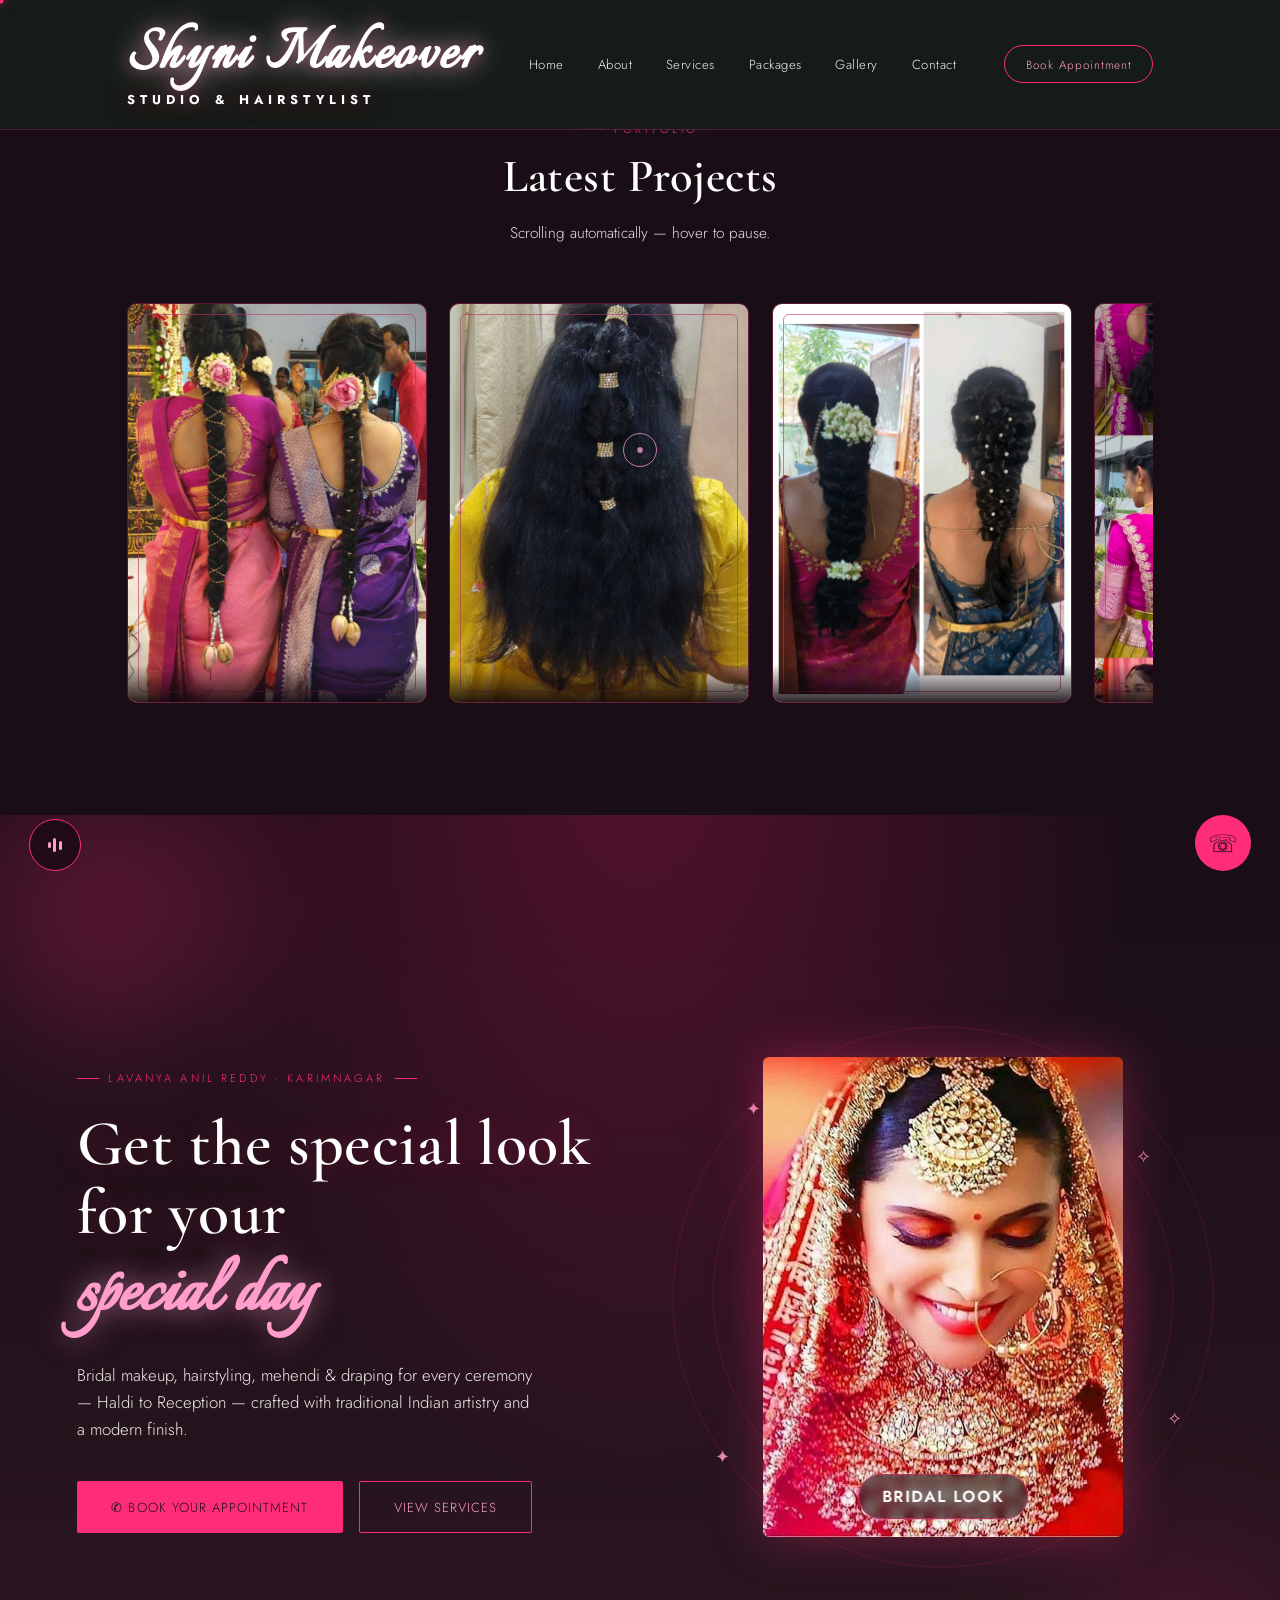
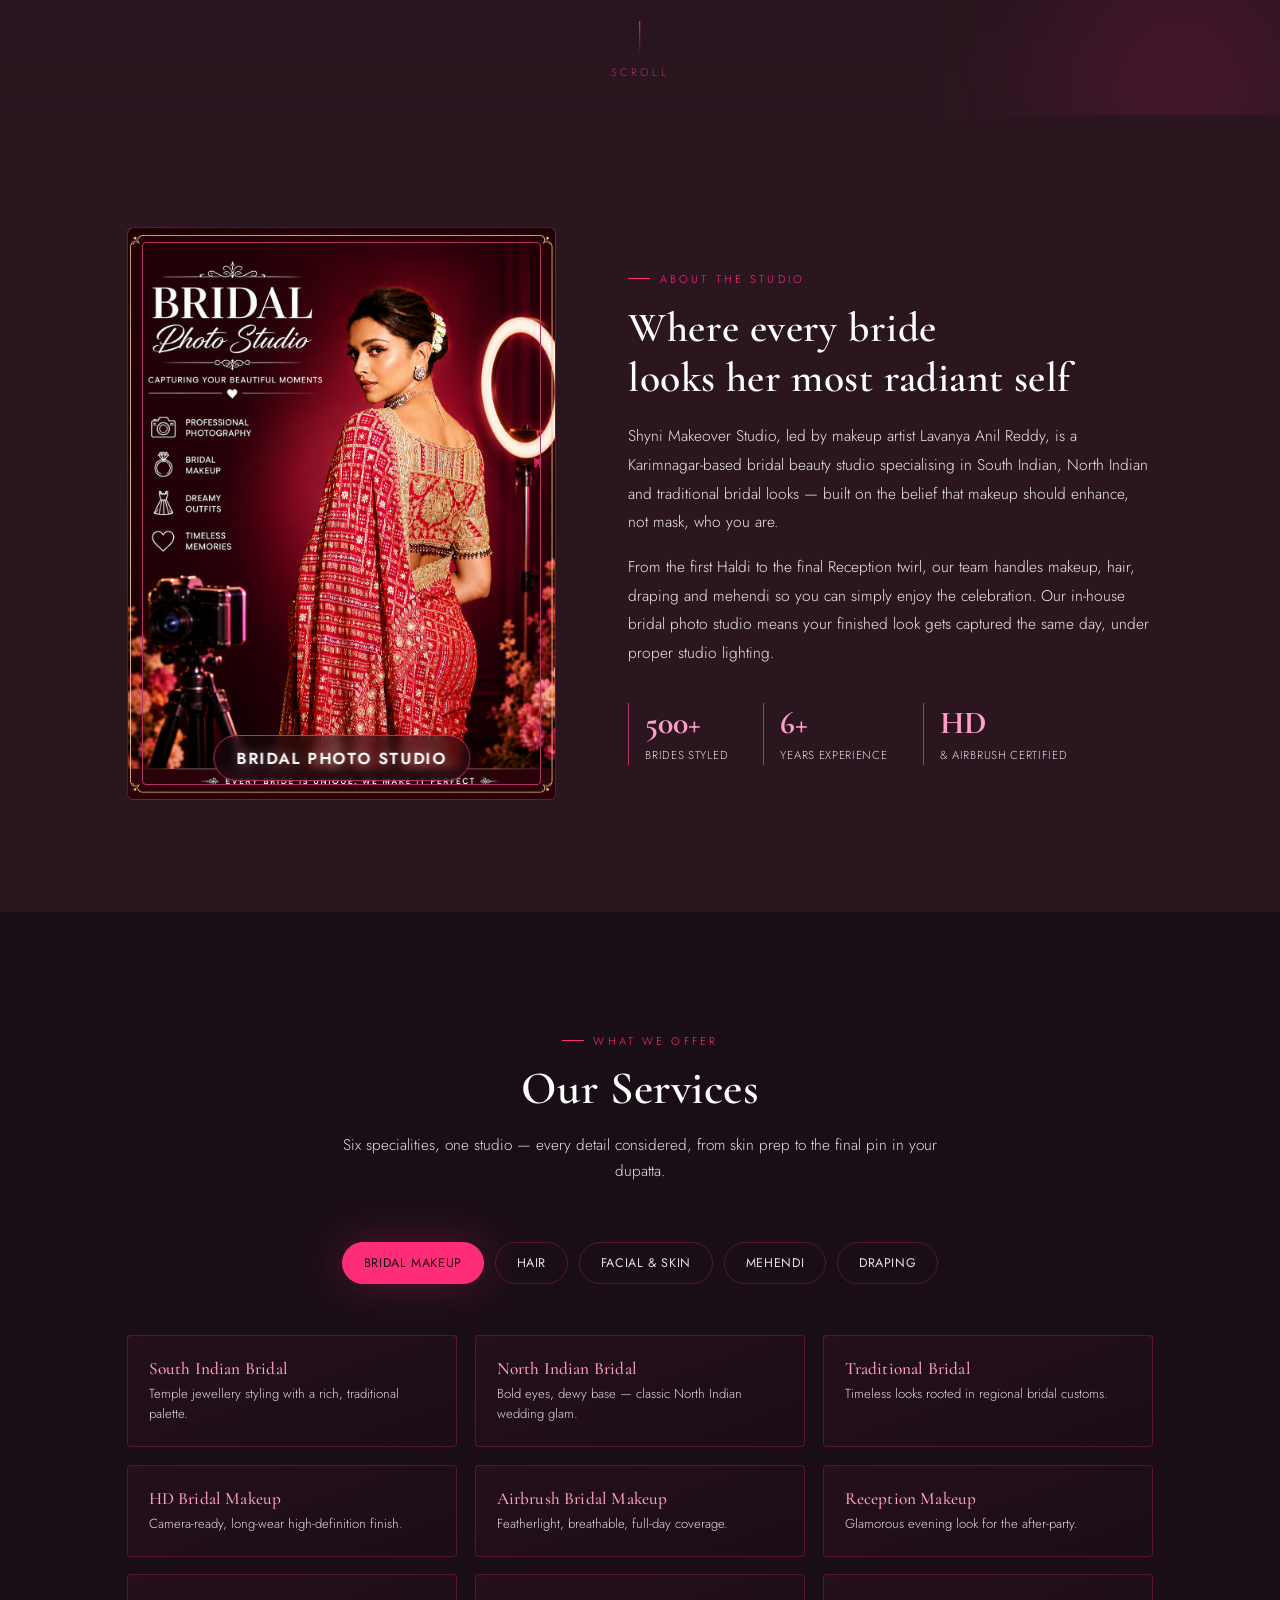
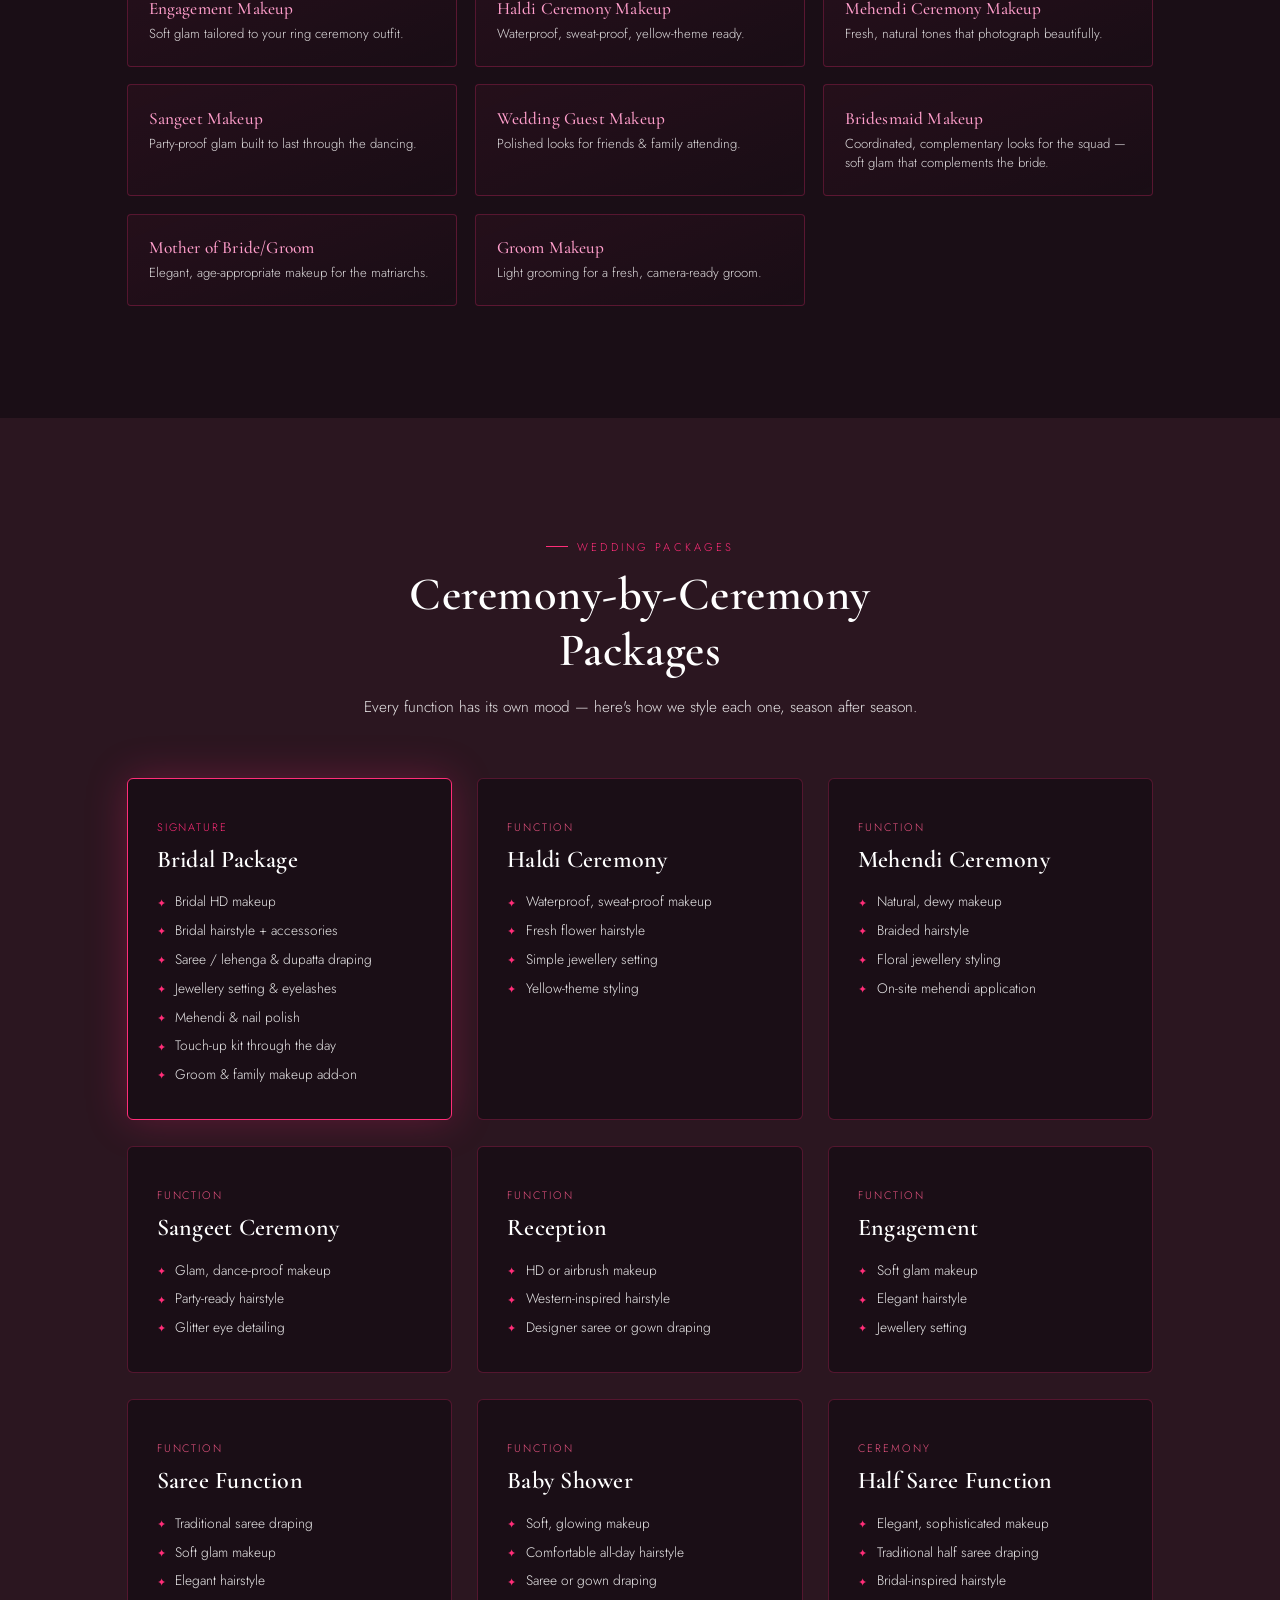
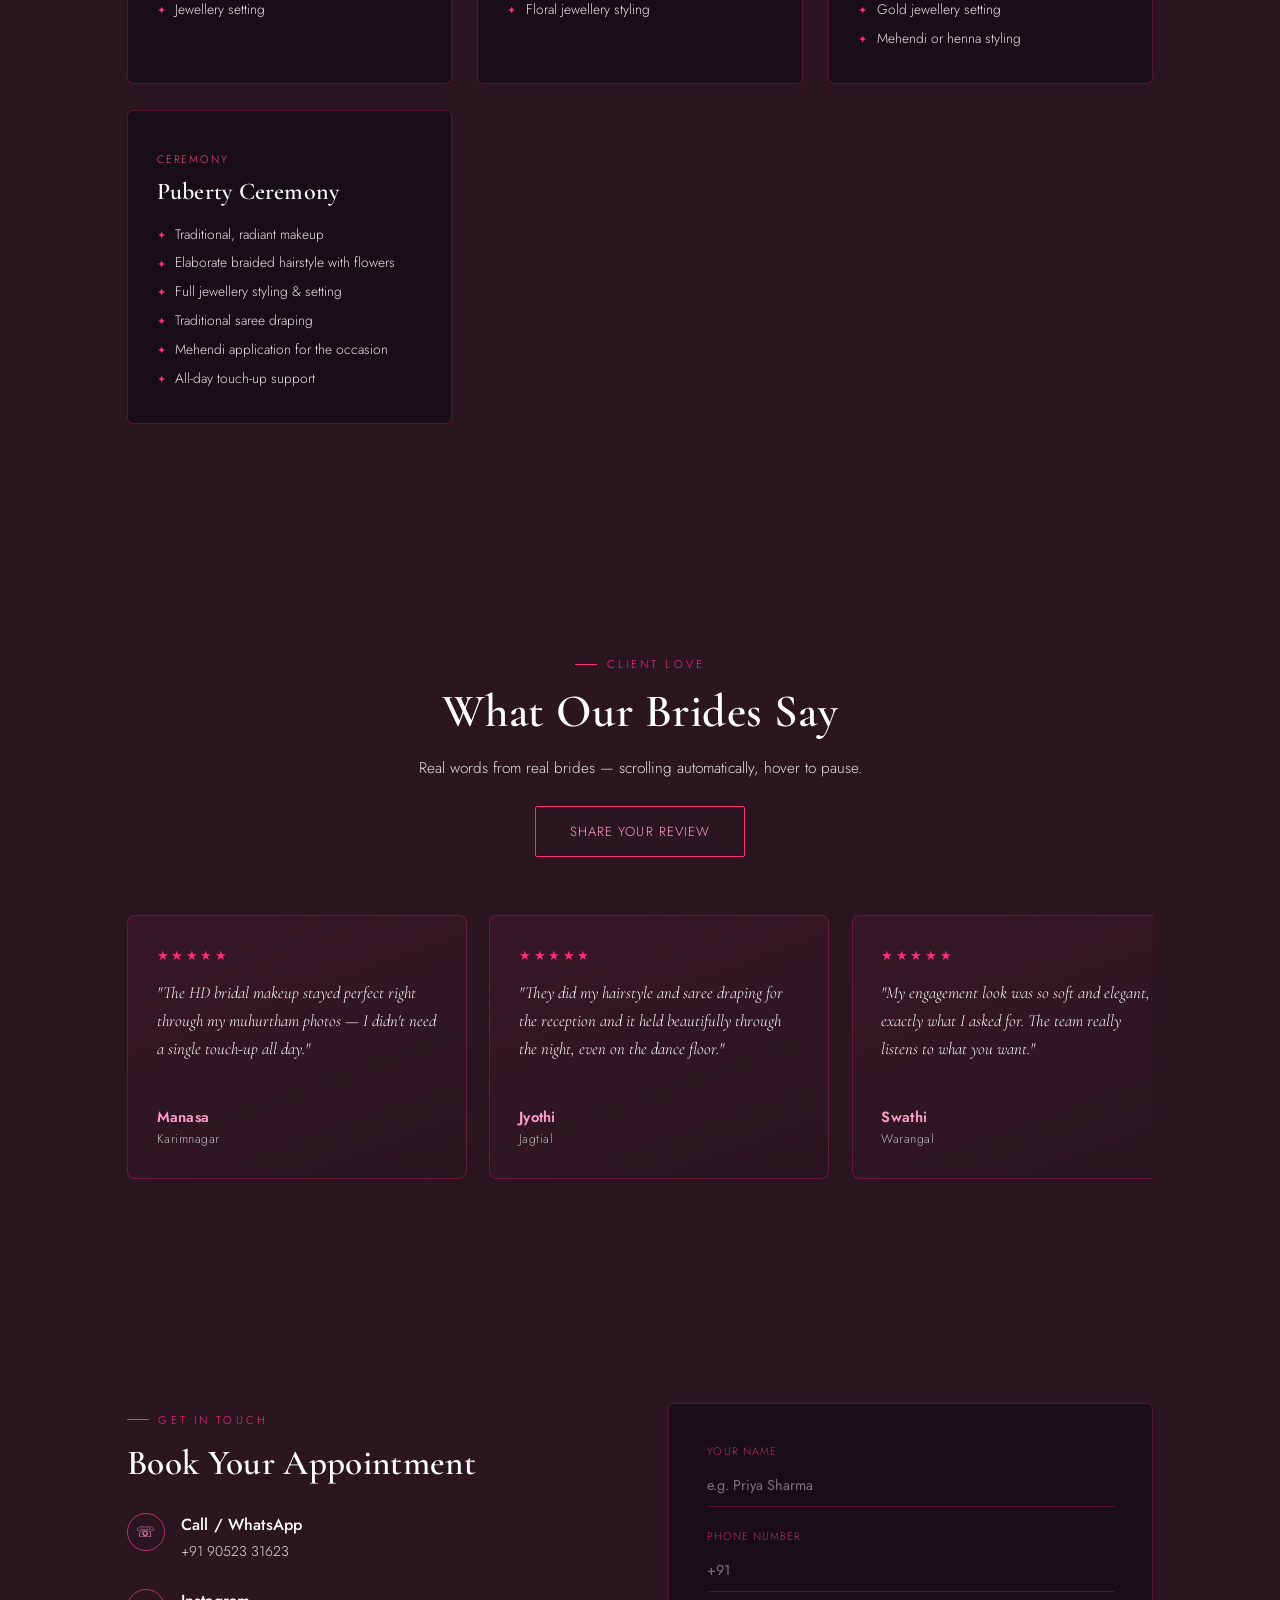
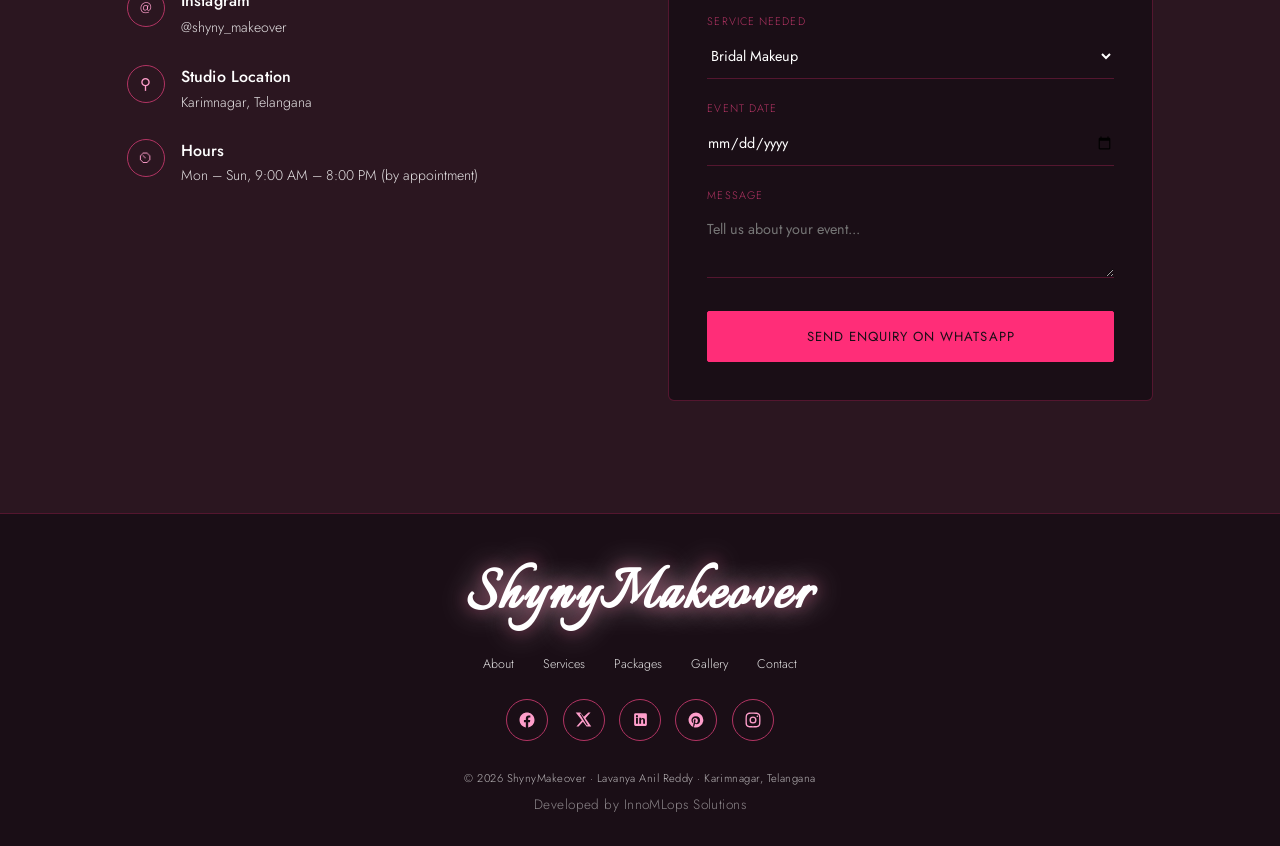
==== index.html @ 417e4fdc "Remove Nails section from services" ====
<!DOCTYPE html>
<html lang="en">
<head>
<meta charset="UTF-8">
<meta name="viewport" content="width=device-width, initial-scale=1.0, viewport-fit=cover, user-scalable=yes, maximum-scale=5.0">
<meta name="apple-mobile-web-app-capable" content="yes">
<meta name="apple-mobile-web-app-status-bar-style" content="black-translucent">
<meta name="apple-mobile-web-app-title" content="Shyni Makeover Studio">
<meta name="theme-color" content="#1a0e16">
<meta name="description" content="Shyni Makeover Studio - Bridal Makeup & Beauty Studio in Karimnagar. Specialising in South Indian, North Indian and traditional bridal looks.">
<link rel="apple-touch-icon" href="data:image/svg+xml,<svg xmlns='http://www.w3.org/2000/svg' viewBox='0 0 180 180'><rect fill='%231a0e16' width='180' height='180'/><text x='50%' y='50%' font-size='60' font-weight='bold' fill='%23ff2d78' text-anchor='middle' dy='.3em' font-family='cursive'>S</text></svg>">
<title>Shyni Makeover Studio | Bridal Makeup &amp; Beauty Studio, Karimnagar</title>
<link rel="preconnect" href="https://fonts.googleapis.com">
<link href="https://fonts.googleapis.com/css2?family=Italianno&family=Cormorant+Garamond:ital,wght@0,400;0,500;0,600;1,500&family=Jost:wght@300;400;500;600&display=swap" rel="stylesheet">
<link rel="stylesheet" href="style.css">
</head>
<body>

<div class="cursor-dot" id="cursorDot" aria-hidden="true"></div>
<div class="cursor-trail t1" id="cursorTrail1" aria-hidden="true"></div>
<div class="cursor-trail t2" id="cursorTrail2" aria-hidden="true"></div>
<div class="cursor-ring" id="cursorRing" aria-hidden="true"></div>


<header>
  <div class="nav-inner">
    <a href="#home" class="logo">Shyni Makeover<span>Studio &amp; Hairstylist</span></a>
    <nav class="links" id="navLinks">
      <a href="#home">Home</a>
      <a href="#about">About</a>
      <a href="#services">Services</a>
      <a href="#packages">Packages</a>
      <a href="#gallery">Gallery</a>
      <a href="#contact">Contact</a>
    </nav>
    <a href="https://wa.me/919052331623" class="nav-cta">Book Appointment</a>
    <button class="menu-btn" id="menuBtn" aria-label="Open menu">&#9776;</button>
  </div>
</header>

<!-- GALLERY -->
<section id="gallery">
  <div class="wrap">
    <div class="section-head">
      <span class="eyebrow">Portfolio</span>
      <h2>Latest Projects</h2>
      <p>Scrolling automatically — hover to pause.</p>
    </div>

    <div class="gallery-marquee">
      <div class="marquee-track" id="marqueeTrack"></div>
    </div>
  </div>
</section>

<!-- HERO -->
<section class="hero" id="home">
  <div class="glow-blob" style="width:420px; height:420px; top:-120px; left:-100px;"></div>
  <div class="glow-blob" style="width:380px; height:380px; bottom:-140px; right:-90px; background:radial-gradient(circle, var(--wine) 0%, transparent 70%); opacity:0.25;"></div>

  <div class="hero-grid">
    <div class="hero-content">
      <span class="eyebrow">Lavanya Anil Reddy · Karimnagar</span>
      <h1>Get the special look<br>for your <em>special day</em></h1>
      <p class="tag">Bridal makeup, hairstyling, mehendi &amp; draping for every ceremony — Haldi to Reception — crafted with traditional Indian artistry and a modern finish.</p>
      <div class="hero-cta">
        <a href="https://wa.me/919052331623" class="btn btn-solid">✆ Book Your Appointment</a>
        <a href="#services" class="btn btn-ghost">View Services</a>
      </div>
    </div>

    <div class="hero-art">
      <div class="hero-rings" aria-hidden="true">
        <svg viewBox="0 0 560 560">
          <circle class="ring ring-spin" cx="280" cy="280" r="270"/>
          <circle class="ring ring-spin-rev" cx="280" cy="280" r="230"/>
          <circle class="ring" cx="280" cy="280" r="195" stroke-dasharray="4 10"/>
        </svg>
      </div>
      <div class="hero-art-glow" aria-hidden="true"></div>
      <span class="sparkle" style="top:8%; left:12%; animation-delay:0s;">✦</span>
      <span class="sparkle" style="top:18%; right:10%; animation-delay:0.8s;">✧</span>
      <span class="sparkle" style="bottom:14%; left:6%; animation-delay:1.6s;">✦</span>
      <span class="sparkle" style="bottom:22%; right:4%; animation-delay:2.2s;">✧</span>

      <div class="hero-art-frame">
        <img src="assets/pagefrontnew.jpg?v=2" alt="Bridal illustration - Shyni Makeover Studio" style="width:100%; height:100%; object-fit:cover; border-radius:6px;">
        <span class="frame-badge">Bridal Look</span>
      </div>
    </div>
  </div>

  <div class="hero-bottom-line"><span></span>Scroll</div>
</section>

<!-- ABOUT -->
<section class="about" id="about">
  <div class="wrap about-grid">
    <div class="about-frame">
      <img src="assets/pagesecond.png?v=2" alt="Bridal photo studio with professional photography setup" style="width:100%; height:100%; object-fit:cover; border-radius:6px;">
      <span class="frame-badge">Bridal Photo Studio</span>
    </div>
    <div class="about-copy">
      <span class="eyebrow">About the studio</span>
      <h2>Where every bride<br>looks her most radiant self</h2>
      <p>Shyni Makeover Studio, led by makeup artist Lavanya Anil Reddy, is a Karimnagar-based bridal beauty studio specialising in South Indian, North Indian and traditional bridal looks — built on the belief that makeup should enhance, not mask, who you are.</p>
      <p>From the first Haldi to the final Reception twirl, our team handles makeup, hair, draping and mehendi so you can simply enjoy the celebration. Our in-house bridal photo studio means your finished look gets captured the same day, under proper studio lighting.</p>
      <div class="stat-row">
        <div><strong>500+</strong><span>Brides Styled</span></div>
        <div><strong>6+</strong><span>Years Experience</span></div>
        <div><strong>HD</strong><span>&amp; Airbrush Certified</span></div>
      </div>
    </div>
  </div>
</section>

<!-- SERVICES -->
<section id="services">
  <div class="wrap">
    <div class="section-head">
      <span class="eyebrow">What we offer</span>
      <h2>Our Services</h2>
      <p>Six specialities, one studio — every detail considered, from skin prep to the final pin in your dupatta.</p>
    </div>

    <div class="services-tabs" id="tabButtons">
      <button class="tab-btn active" data-tab="bridal">Bridal Makeup</button>
      <button class="tab-btn" data-tab="hair">Hair</button>
      <button class="tab-btn" data-tab="facial">Facial &amp; Skin</button>
      <button class="tab-btn" data-tab="mehendi">Mehendi</button>
      <button class="tab-btn" data-tab="draping">Draping</button>
    </div>

    <div class="tab-panel active" data-panel="bridal">
      <div class="service-grid">
        <div class="service-card"><h4>South Indian Bridal</h4><p>Temple jewellery styling with a rich, traditional palette.</p></div>
        <div class="service-card"><h4>North Indian Bridal</h4><p>Bold eyes, dewy base — classic North Indian wedding glam.</p></div>
        <div class="service-card"><h4>Traditional Bridal</h4><p>Timeless looks rooted in regional bridal customs.</p></div>
        <div class="service-card"><h4>HD Bridal Makeup</h4><p>Camera-ready, long-wear high-definition finish.</p></div>
        <div class="service-card"><h4>Airbrush Bridal Makeup</h4><p>Featherlight, breathable, full-day coverage.</p></div>
        <div class="service-card"><h4>Reception Makeup</h4><p>Glamorous evening look for the after-party.</p></div>
        <div class="service-card"><h4>Engagement Makeup</h4><p>Soft glam tailored to your ring ceremony outfit.</p></div>
        <div class="service-card"><h4>Haldi Ceremony Makeup</h4><p>Waterproof, sweat-proof, yellow-theme ready.</p></div>
        <div class="service-card"><h4>Mehendi Ceremony Makeup</h4><p>Fresh, natural tones that photograph beautifully.</p></div>
        <div class="service-card"><h4>Sangeet Makeup</h4><p>Party-proof glam built to last through the dancing.</p></div>
        <div class="service-card"><h4>Wedding Guest Makeup</h4><p>Polished looks for friends &amp; family attending.</p></div>
        <div class="service-card"><h4>Bridesmaid Makeup</h4><p>Coordinated, complementary looks for the squad — soft glam that complements the bride.</p></div>
        <div class="service-card"><h4>Mother of Bride/Groom</h4><p>Elegant, age-appropriate makeup for the matriarchs.</p></div>
        <div class="service-card"><h4>Groom Makeup</h4><p>Light grooming for a fresh, camera-ready groom.</p></div>
      </div>
    </div>

    <div class="tab-panel" data-panel="hair">
      <div class="service-grid">
        <div class="service-card"><h4>Blow Dry</h4><p>Salon-finish volume and shine.</p></div>
        <div class="service-card"><h4>Hair Styling</h4><p>Everyday and occasion-ready styling.</p></div>
        <div class="service-card"><h4>Bridal Hair Styling</h4><p>Looks designed around your jewellery &amp; outfit.</p></div>
        <div class="service-card"><h4>Juda (Bun) Hairstyle</h4><p>Classic and contemporary bun styles.</p></div>
        <div class="service-card"><h4>Traditional Braid (Jada)</h4><p>South Indian-style braided elegance.</p></div>
        <div class="service-card"><h4>Flower Hairstyle</h4><p>Gajra &amp; jasmine styling for a fresh, fragrant finish.</p></div>
        <div class="service-card"><h4>Curling</h4><p>Soft waves to defined curls.</p></div>
        <div class="service-card"><h4>Straightening</h4><p>Sleek, smooth, salon-grade straightening.</p></div>
        <div class="service-card"><h4>Smoothening</h4><p>Frizz-free shine that lasts for months.</p></div>
        <div class="service-card"><h4>Rebonding</h4><p>Long-term straight hair transformation.</p></div>
        <div class="service-card"><h4>Keratin Treatment</h4><p>Strengthens &amp; smooths from root to tip.</p></div>
        <div class="service-card"><h4>Hair Colouring</h4><p>Full colour in shades suited to your skin tone.</p></div>
        <div class="service-card"><h4>Highlights</h4><p>Dimension and depth, subtly placed.</p></div>
        <div class="service-card"><h4>Root Touch-up</h4><p>Quick refresh between full colour sessions.</p></div>
        <div class="service-card"><h4>Hair Extensions</h4><p>Instant length &amp; volume for the big day.</p></div>
      </div>
    </div>

    <div class="tab-panel" data-panel="facial">
      <div class="service-grid">
        <div class="service-card"><h4>Clean-up</h4><p>Quick refresh for everyday glow.</p></div>
        <div class="service-card"><h4>Fruit Facial</h4><p>Gentle, nourishing, naturally brightening.</p></div>
        <div class="service-card"><h4>Gold Facial</h4><p>Anti-ageing radiance treatment.</p></div>
        <div class="service-card"><h4>Diamond Facial</h4><p>Deep exfoliation for instant glow.</p></div>
        <div class="service-card"><h4>Pearl Facial</h4><p>Brightening &amp; soothing for dull skin.</p></div>
        <div class="service-card"><h4>Silver Facial</h4><p>Cooling treatment for sensitive skin.</p></div>
        <div class="service-card"><h4>Herbal Facial</h4><p>Ayurveda-inspired, calming botanicals.</p></div>
        <div class="service-card"><h4>Chocolate Facial</h4><p>Antioxidant-rich hydration boost.</p></div>
        <div class="service-card"><h4>Charcoal Facial</h4><p>Deep detox for oily, congested skin.</p></div>
        <div class="service-card"><h4>Hydrafacial</h4><p>Medical-grade hydration &amp; exfoliation.</p></div>
        <div class="service-card"><h4>Anti-ageing Facial</h4><p>Firming treatment for mature skin.</p></div>
        <div class="service-card"><h4>Acne Facial</h4><p>Targeted care for breakout-prone skin.</p></div>
        <div class="service-card"><h4>Brightening Facial</h4><p>Evens tone, restores radiance.</p></div>
        <div class="service-card"><h4>Skin Polishing</h4><p>Smooths texture for a flawless base.</p></div>
        <div class="service-card"><h4>De-tan Treatment</h4><p>Reverses sun damage, restores tone.</p></div>
        <div class="service-card"><h4>Bleach</h4><p>Evens skin tone, reduces visible hair.</p></div>
        <div class="service-card"><h4>Chemical Peel</h4><p>Professional resurfacing treatment.</p></div>
        <div class="service-card"><h4>Microdermabrasion</h4><p>Exfoliation for renewed, smooth skin.</p></div>
      </div>
    </div>

    <div class="tab-panel" data-panel="mehendi">
      <div class="service-grid">
        <div class="service-card"><h4>Bridal Mehendi</h4><p>Intricate full-hand &amp; foot designs.</p></div>
        <div class="service-card"><h4>Arabic Mehendi</h4><p>Bold florals with negative space.</p></div>
        <div class="service-card"><h4>Rajasthani Mehendi</h4><p>Dense traditional motifs &amp; patterns.</p></div>
        <div class="service-card"><h4>Pakistani Mehendi</h4><p>Detailed, jewellery-style coverage.</p></div>
        <div class="service-card"><h4>Indo-Arabic Mehendi</h4><p>A fusion of detail &amp; bold strokes.</p></div>
        <div class="service-card"><h4>Simple Mehendi</h4><p>Minimal, elegant everyday designs.</p></div>
        <div class="service-card"><h4>Festival Mehendi</h4><p>Quick designs for festive occasions.</p></div>
        <div class="service-card"><h4>Guest Mehendi</h4><p>Fast, lovely designs for event guests.</p></div>
      </div>
    </div>

    <div class="tab-panel" data-panel="draping">
      <div class="service-grid">
        <div class="service-card"><h4>Silk Saree Draping</h4><p>Crisp, structured pleats &amp; pallu.</p></div>
        <div class="service-card"><h4>Kanjeevaram Draping</h4><p>Traditional South Indian silk styling.</p></div>
        <div class="service-card"><h4>Bridal Saree Draping</h4><p>Designed to suit your blouse &amp; jewellery.</p></div>
        <div class="service-card"><h4>Lehenga Draping</h4><p>Dupatta &amp; skirt set perfectly in place.</p></div>
        <div class="service-card"><h4>Dupatta Draping</h4><p>Secure, elegant styles that hold all day.</p></div>
        <div class="service-card"><h4>South Indian Bridal Drape</h4><p>Authentic regional draping style.</p></div>
        <div class="service-card"><h4>Maharashtrian Draping</h4><p>The classic Nauvari-inspired drape.</p></div>
        <div class="service-card"><h4>Bengali Draping</h4><p>Traditional aanchal &amp; pleat styling.</p></div>
        <div class="service-card"><h4>Gujarati Draping</h4><p>Front-pallu styling, beautifully set.</p></div>
      </div>
    </div>
  </div>
</section>

<!-- PACKAGES -->
<section class="packages" id="packages">
  <div class="wrap">
    <div class="section-head">
      <span class="eyebrow">Wedding packages</span>
      <h2>Ceremony-by-Ceremony Packages</h2>
      <p>Every function has its own mood — here's how we style each one, season after season.</p>
    </div>
    <div class="pkg-grid">
      <div class="pkg-card featured">
        <span class="pkg-tag">Signature</span>
        <h3>Bridal Package</h3>
        <ul>
          <li>Bridal HD makeup</li>
          <li>Bridal hairstyle + accessories</li>
          <li>Saree / lehenga &amp; dupatta draping</li>
          <li>Jewellery setting &amp; eyelashes</li>
          <li>Mehendi &amp; nail polish</li>
          <li>Touch-up kit through the day</li>
          <li>Groom &amp; family makeup add-on</li>
        </ul>
      </div>
      <div class="pkg-card">
        <span class="pkg-tag">Function</span>
        <h3>Haldi Ceremony</h3>
        <ul>
          <li>Waterproof, sweat-proof makeup</li>
          <li>Fresh flower hairstyle</li>
          <li>Simple jewellery setting</li>
          <li>Yellow-theme styling</li>
        </ul>
      </div>
      <div class="pkg-card">
        <span class="pkg-tag">Function</span>
        <h3>Mehendi Ceremony</h3>
        <ul>
          <li>Natural, dewy makeup</li>
          <li>Braided hairstyle</li>
          <li>Floral jewellery styling</li>
          <li>On-site mehendi application</li>
        </ul>
      </div>
      <div class="pkg-card">
        <span class="pkg-tag">Function</span>
        <h3>Sangeet Ceremony</h3>
        <ul>
          <li>Glam, dance-proof makeup</li>
          <li>Party-ready hairstyle</li>
          <li>Glitter eye detailing</li>
        </ul>
      </div>
      <div class="pkg-card">
        <span class="pkg-tag">Function</span>
        <h3>Reception</h3>
        <ul>
          <li>HD or airbrush makeup</li>
          <li>Western-inspired hairstyle</li>
          <li>Designer saree or gown draping</li>
        </ul>
      </div>
      <div class="pkg-card">
        <span class="pkg-tag">Function</span>
        <h3>Engagement</h3>
        <ul>
          <li>Soft glam makeup</li>
          <li>Elegant hairstyle</li>
          <li>Jewellery setting</li>
        </ul>
      </div>
      <div class="pkg-card">
        <span class="pkg-tag">Function</span>
        <h3>Saree Function</h3>
        <ul>
          <li>Traditional saree draping</li>
          <li>Soft glam makeup</li>
          <li>Elegant hairstyle</li>
          <li>Jewellery setting</li>
        </ul>
      </div>
      <div class="pkg-card">
        <span class="pkg-tag">Function</span>
        <h3>Baby Shower</h3>
        <ul>
          <li>Soft, glowing makeup</li>
          <li>Comfortable all-day hairstyle</li>
          <li>Saree or gown draping</li>
          <li>Floral jewellery styling</li>
        </ul>
      </div>
      <div class="pkg-card">
        <span class="pkg-tag">Ceremony</span>
        <h3>Half Saree Function</h3>
        <ul>
          <li>Elegant, sophisticated makeup</li>
          <li>Traditional half saree draping</li>
          <li>Bridal-inspired hairstyle</li>
          <li>Gold jewellery setting</li>
          <li>Mehendi or henna styling</li>
        </ul>
      </div>
      <div class="pkg-card">
        <span class="pkg-tag">Ceremony</span>
        <h3>Puberty Ceremony</h3>
        <ul>
          <li>Traditional, radiant makeup</li>
          <li>Elaborate braided hairstyle with flowers</li>
          <li>Full jewellery styling & setting</li>
          <li>Traditional saree draping</li>
          <li>Mehendi application for the occasion</li>
          <li>All-day touch-up support</li>
        </ul>
      </div>
    </div>
  </div>
</section>

<!-- TESTIMONIALS -->
<section class="packages" id="testimonials">
  <div class="wrap">
    <div class="section-head">
      <span class="eyebrow">Client Love</span>
      <h2>What Our Brides Say</h2>
      <p>Real words from real brides — scrolling automatically, hover to pause.</p>
      <a href="reviews.html" class="btn btn-ghost" style="margin-top: 1.5rem; display: inline-block;">Share Your Review</a>
    </div>

    <div class="testi-marquee">
      <div class="testi-track">
        <div class="testi-card"><div class="stars">★★★★★</div><p>"The HD bridal makeup stayed perfect right through my muhurtham photos — I didn't need a single touch-up all day."</p><div class="who"><strong>Manasa</strong>Karimnagar</div></div>
        <div class="testi-card"><div class="stars">★★★★★</div><p>"They did my hairstyle and saree draping for the reception and it held beautifully through the night, even on the dance floor."</p><div class="who"><strong>Jyothi</strong>Jagtial</div></div>
        <div class="testi-card"><div class="stars">★★★★★</div><p>"My engagement look was so soft and elegant, exactly what I asked for. The team really listens to what you want."</p><div class="who"><strong>Swathi</strong>Warangal</div></div>
        <div class="testi-card"><div class="stars">★★★★★</div><p>"Booked them for my sister's haldi and mehendi — the floral hairstyle and bangles were gorgeous, our photos came out amazing."</p><div class="who"><strong>Vaishali</strong>Nizamabad</div></div>
        <div class="testi-card"><div class="stars">★★★★★</div><p>"The bridal mehendi design was so detailed, and the airbrush makeup lasted the whole wedding without fading."</p><div class="who"><strong>Vaidehi</strong>Siddipet</div></div>
        <div class="testi-card"><div class="stars">★★★★★</div><p>"From the sangeet glam to the bridal look the next day, every single style was on point. A truly stress-free experience."</p><div class="who"><strong>Jagruthi</strong>Metpalli</div></div>
        <div class="testi-card"><div class="stars">★★★★★</div><p>"Loved how natural yet camera-ready my makeup looked for the wedding reception. I got so many compliments that day."</p><div class="who"><strong>Mrudula</strong>Karimnagar</div></div>
        <div class="testi-card"><div class="stars">★★★★★</div><p>"The team travelled to our function and still gave studio-quality bridal makeup and hairstyling. Highly recommend them."</p><div class="who"><strong>Swathi</strong>Siddipet</div></div>
        <div class="testi-card"><div class="stars">★★★★★</div><p>"My traditional braid with fresh flowers was beautifully done for the wedding — it held perfectly through all the rituals."</p><div class="who"><strong>Manasa</strong>Warangal</div></div>
        <div class="testi-card"><div class="stars">★★★★★</div><p>"Professional, punctual and so talented. The bridal draping and jewellery setting were absolutely picture-perfect."</p><div class="who"><strong>Jyothi</strong>Nizamabad</div></div>
        <!-- duplicated set for a seamless infinite scroll -->
        <div class="testi-card" aria-hidden="true"><div class="stars">★★★★★</div><p>"The HD bridal makeup stayed perfect right through my muhurtham photos — I didn't need a single touch-up all day."</p><div class="who"><strong>Manasa</strong>Karimnagar</div></div>
        <div class="testi-card" aria-hidden="true"><div class="stars">★★★★★</div><p>"They did my hairstyle and saree draping for the reception and it held beautifully through the night, even on the dance floor."</p><div class="who"><strong>Jyothi</strong>Jagtial</div></div>
        <div class="testi-card" aria-hidden="true"><div class="stars">★★★★★</div><p>"My engagement look was so soft and elegant, exactly what I asked for. The team really listens to what you want."</p><div class="who"><strong>Swathi</strong>Warangal</div></div>
        <div class="testi-card" aria-hidden="true"><div class="stars">★★★★★</div><p>"Booked them for my sister's haldi and mehendi — the floral hairstyle and bangles were gorgeous, our photos came out amazing."</p><div class="who"><strong>Vaishali</strong>Nizamabad</div></div>
        <div class="testi-card" aria-hidden="true"><div class="stars">★★★★★</div><p>"The bridal mehendi design was so detailed, and the airbrush makeup lasted the whole wedding without fading."</p><div class="who"><strong>Vaidehi</strong>Siddipet</div></div>
        <div class="testi-card" aria-hidden="true"><div class="stars">★★★★★</div><p>"From the sangeet glam to the bridal look the next day, every single style was on point. A truly stress-free experience."</p><div class="who"><strong>Jagruthi</strong>Metpalli</div></div>
        <div class="testi-card" aria-hidden="true"><div class="stars">★★★★★</div><p>"Loved how natural yet camera-ready my makeup looked for the wedding reception. I got so many compliments that day."</p><div class="who"><strong>Mrudula</strong>Karimnagar</div></div>
        <div class="testi-card" aria-hidden="true"><div class="stars">★★★★★</div><p>"The team travelled to our function and still gave studio-quality bridal makeup and hairstyling. Highly recommend them."</p><div class="who"><strong>Swathi</strong>Siddipet</div></div>
        <div class="testi-card" aria-hidden="true"><div class="stars">★★★★★</div><p>"My traditional braid with fresh flowers was beautifully done for the wedding — it held perfectly through all the rituals."</p><div class="who"><strong>Manasa</strong>Warangal</div></div>
        <div class="testi-card" aria-hidden="true"><div class="stars">★★★★★</div><p>"Professional, punctual and so talented. The bridal draping and jewellery setting were absolutely picture-perfect."</p><div class="who"><strong>Jyothi</strong>Nizamabad</div></div>
      </div>
    </div>
  </div>
</section>

<!-- CONTACT -->
<section class="contact" id="contact">
  <div class="wrap contact-grid">
    <div>
      <span class="eyebrow">Get in touch</span>
      <h2 style="margin:0.8rem 0 1.8rem; font-size:2.2rem;">Book Your Appointment</h2>

      <div class="info-row">
        <div class="ic">☏</div>
        <div><h4>Call / WhatsApp</h4><a href="https://wa.me/919052331623" target="_blank" rel="noopener">+91 90523 31623</a></div>
      </div>
      <div class="info-row">
        <div class="ic">@</div>
        <div><h4>Instagram</h4><a href="https://instagram.com/shyny_makeover" target="_blank">@shyny_makeover</a></div>
      </div>
      <div class="info-row">
        <div class="ic">⚲</div>
        <div><h4>Studio Location</h4><p>Karimnagar, Telangana</p></div>
      </div>
      <div class="info-row">
        <div class="ic">⏲</div>
        <div><h4>Hours</h4><p>Mon – Sun, 9:00 AM – 8:00 PM (by appointment)</p></div>
      </div>
    </div>

    <div class="form-card">
      <label>Your Name</label>
      <input type="text" placeholder="e.g. Priya Sharma">
      <label>Phone Number</label>
      <input type="tel" placeholder="+91">
      <label>Service Needed</label>
      <select>
        <option>Bridal Makeup</option>
        <option>Engagement Makeup</option>
        <option>Hair Styling</option>
        <option>Mehendi</option>
        <option>Saree Draping</option>
        <option>Facial / Skin Care</option>
        <option>Other</option>
      </select>
      <label>Event Date</label>
      <input type="date">
      <label>Message</label>
      <textarea placeholder="Tell us about your event..."></textarea>
      <button type="button" class="btn btn-solid" onclick="window.open('https://wa.me/919052331623','_blank')">Send Enquiry on WhatsApp</button>
    </div>
  </div>
</section>

<footer>
  <a href="#home" class="logo">ShynyMakeover</a>
  <div class="foot-links">
    <a href="#about">About</a>
    <a href="#services">Services</a>
    <a href="#packages">Packages</a>
    <a href="#gallery">Gallery</a>
    <a href="#contact">Contact</a>
  </div>

  <div class="social-row">
    <a href="https://facebook.com" target="_blank" rel="noopener" class="social-btn" aria-label="Facebook">
      <svg viewBox="0 0 24 24" width="18" height="18" fill="currentColor"><path d="M22 12.06C22 6.5 17.52 2 12 2S2 6.5 2 12.06c0 5 3.66 9.16 8.44 9.94v-7.03H7.9v-2.91h2.54V9.84c0-2.5 1.49-3.89 3.78-3.89 1.1 0 2.24.2 2.24.2v2.46h-1.26c-1.24 0-1.63.77-1.63 1.56v1.88h2.78l-.44 2.91h-2.34V22c4.78-.78 8.44-4.94 8.44-9.94Z"/></svg>
    </a>
    <a href="https://x.com" target="_blank" rel="noopener" class="social-btn" aria-label="Twitter / X">
      <svg viewBox="0 0 24 24" width="17" height="17" fill="currentColor"><path d="M18.9 2H22l-7.2 8.2L23 22h-6.6l-5.2-6.8L5 22H2l7.7-8.8L1 2h6.7l4.7 6.2L18.9 2Zm-2.3 18h1.8L8.5 4H6.6l10 16Z"/></svg>
    </a>
    <a href="https://linkedin.com" target="_blank" rel="noopener" class="social-btn" aria-label="LinkedIn">
      <svg viewBox="0 0 24 24" width="17" height="17" fill="currentColor"><path d="M19 3A2 2 0 0 1 21 5v14a2 2 0 0 1-2 2H5a2 2 0 0 1-2-2V5a2 2 0 0 1 2-2ZM8.34 9.6H5.67V18h2.67ZM7 5.7a1.54 1.54 0 1 0 0 3.08A1.54 1.54 0 0 0 7 5.7ZM18.34 18v-4.6c0-2.46-1.31-3.6-3.07-3.6a2.65 2.65 0 0 0-2.4 1.32h-.04V9.6H10.3c.04.78 0 8.4 0 8.4h2.53v-4.7c0-.25.02-.5.1-.68.2-.5.66-1.02 1.43-1.02 1.01 0 1.41.77 1.41 1.9V18Z"/></svg>
    </a>
    <a href="https://pinterest.com" target="_blank" rel="noopener" class="social-btn" aria-label="Pinterest">
      <svg viewBox="0 0 24 24" width="18" height="18" fill="currentColor"><path d="M12 2a10 10 0 0 0-3.64 19.3c-.07-.83-.13-2.1.03-3 .14-.66.93-4.2.93-4.2s-.24-.48-.24-1.18c0-1.1.64-1.93 1.43-1.93.68 0 1 .5 1 1.12 0 .68-.43 1.7-.66 2.65-.19.78.4 1.42 1.17 1.42 1.4 0 2.48-1.48 2.48-3.6 0-1.88-1.35-3.2-3.28-3.2-2.24 0-3.55 1.67-3.55 3.4 0 .67.26 1.4.58 1.79a.24.24 0 0 1 .06.23c-.06.27-.21.86-.24.98-.04.15-.13.19-.3.11-1.12-.52-1.82-2.16-1.82-3.48 0-2.84 2.06-5.44 5.94-5.44 3.12 0 5.55 2.22 5.55 5.2 0 3.1-1.95 5.6-4.66 5.6-.91 0-1.77-.47-2.06-1.03 0 0-.49 1.87-.6 2.33-.22.83-.81 1.87-1.21 2.51A10 10 0 1 0 12 2Z"/></svg>
    </a>
    <a href="https://instagram.com/shyny_makeover" target="_blank" rel="noopener" class="social-btn" aria-label="Instagram">
      <svg viewBox="0 0 24 24" width="18" height="18" fill="currentColor"><path d="M12 2c2.72 0 3.06.01 4.12.06 1.06.05 1.79.22 2.43.46.66.25 1.21.6 1.76 1.15.5.5.84 1 1.1 1.65.24.6.4 1.3.46 2.43C21.92 8.8 22 9.15 22 11.87v.26c0 2.72-.08 3.06-.13 4.12-.06 1.13-.22 1.83-.46 2.43-.26.65-.6 1.15-1.1 1.65-.55.55-1.1.9-1.76 1.15-.64.24-1.37.41-2.43.46-1.06.05-1.4.06-4.12.06h-.26c-2.65 0-3.02-.01-4.05-.06-1.13-.06-1.83-.22-2.43-.46-.65-.26-1.16-.6-1.66-1.1a4.6 4.6 0 0 1-1.15-1.7c-.24-.6-.4-1.3-.46-2.43C2.08 15.2 2 14.85 2 12.13v-.26c0-2.72.08-3.06.13-4.12.06-1.13.22-1.83.46-2.43.26-.66.6-1.16 1.15-1.66.5-.5 1-.84 1.66-1.1.6-.24 1.3-.4 2.43-.46C8.8 2.08 9.15 2 11.87 2Zm0 1.8c-2.6 0-3.02.02-4.07.07-.96.05-1.49.2-1.84.34-.46.18-.8.4-1.15.74-.34.35-.55.69-.74 1.15-.14.35-.3.88-.34 1.84-.05 1.05-.07 1.47-.07 4.07s.02 3.02.07 4.07c.05.96.2 1.49.34 1.84.18.46.4.8.74 1.15.35.34.69.55 1.15.74.35.14.88.3 1.84.34 1.05.05 1.47.07 4.07.07s3.02-.02 4.07-.07c.96-.05 1.49-.2 1.84-.34.46-.18.8-.4 1.15-.74.34-.35.55-.69.74-1.15.14-.35.3-.88.34-1.84.05-1.05.07-1.47.07-4.07s-.02-3.02-.07-4.07c-.05-.96-.2-1.49-.34-1.84a3 3 0 0 0-.74-1.15 3 3 0 0 0-1.15-.74c-.35-.14-.88-.3-1.84-.34A57 57 0 0 0 12 3.8Zm0 3.5a4.7 4.7 0 1 1 0 9.4 4.7 4.7 0 0 1 0-9.4Zm0 1.8a2.9 2.9 0 1 0 0 5.8 2.9 2.9 0 0 0 0-5.8Zm5.84-3.2a1.1 1.1 0 1 1 0 2.2 1.1 1.1 0 0 1 0-2.2Z"/></svg>
    </a>
  </div>

  <div class="copy">© 2026 ShynyMakeover · Lavanya Anil Reddy · Karimnagar, Telangana<br><span style="font-size:0.85rem; opacity:0.7; margin-top:0.5rem; display:inline-block;">Developed by InnoMLops Solutions</span></div>
</footer>

<a href="https://wa.me/919052331623" class="wa-float" aria-label="Chat on WhatsApp" target="_blank">☏</a>
<button type="button" class="music-float" id="musicToggle" aria-label="Stop background music" aria-pressed="true">
  <span class="bars"><span></span><span></span><span></span></span>
</button>

<script src="script.js"></script>


</body>
</html>
---- style.css ----
:root{
    --deep:#1a0e16;
    --deep-2:#2b1620;
    --deep-3:#3d1f2c;
    --gold:#ff2d78;
    --gold-light:#ff9ecb;
    --gold-dim:#b23463;
    --ivory:#ffffff;
    --wine:#c2185b;
    --wine-light:#e75480;
    --blush:#ffc2dd;
    --line:rgba(255,45,120,0.25);
    --shadow-glow:0 0 40px rgba(255,45,120,0.25);
  }

  *{margin:0;padding:0;box-sizing:border-box;}
  html{
    scroll-behavior:smooth;
    background:var(--deep);
  }
  body{
    background:var(--deep);
    color:var(--ivory);
    font-family:'Jost',sans-serif;
    font-weight:300;
    overflow-x:hidden;
    min-height:100vh;
  }
  @media (prefers-reduced-motion: reduce){
    *{animation-duration:0.01ms !important; animation-iteration-count:1 !important; transition-duration:0.01ms !important; scroll-behavior:auto !important;}
  }

  /* ---------- mobile optimization ---------- */
  @supports (padding: max(0px)) {
    body {
      padding-left: max(0px, env(safe-area-inset-left));
      padding-right: max(0px, env(safe-area-inset-right));
      padding-top: max(0px, env(safe-area-inset-top));
      padding-bottom: max(0px, env(safe-area-inset-bottom));
    }
  }
  
  /* Improve touch targets for mobile */
  @media (hover: none) and (pointer: coarse) {
    a, button, .tab-btn, .btn {
      min-height: 44px;
      min-width: 44px;
      padding: 0.8rem 1.4rem;
    }
    .tab-btn {
      padding: 0.85rem 1.5rem;
      font-size: 0.82rem;
    }
  }
  
  /* Optimize for notched devices */
  @supports (padding: max(0px)) {
    header { padding: max(0.5rem, env(safe-area-inset-top)) 0 0.5rem 0; }
  }

  h1,h2,h3,h4{font-family:'Cormorant Garamond',serif; font-weight:600; letter-spacing:0.01em;}
  .script{font-family:'Italianno',cursive; font-weight:400;}
  a{color:inherit; text-decoration:none;}
  ul{list-style:none;}
  img{max-width:100%; display:block;}
  ::selection{background:var(--gold); color:var(--deep);}

  /* ---------- custom cursor ---------- */
  .cursor-dot, .cursor-ring, .cursor-trail{display:none;}
  @media (hover:hover) and (pointer:fine){
    body{cursor:none;}
    a, button{cursor:none;}
    .cursor-dot{
      display:block; position:fixed; top:0; left:0; width:7px; height:7px; border-radius:50%;
      background:var(--gold); pointer-events:none; z-index:9999; transform:translate(-50%,-50%);
      box-shadow:0 0 10px rgba(255,45,120,0.8);
    }
    .cursor-trail{
      display:block; position:fixed; top:0; left:0; border-radius:50%;
      pointer-events:none; z-index:9997; transform:translate(-50%,-50%);
    }
    .cursor-trail.t1{width:6px; height:6px; background:var(--gold-light); opacity:0.65;}
    .cursor-trail.t2{width:4px; height:4px; background:var(--gold-light); opacity:0.4;}
    .cursor-ring{
      display:block; position:fixed; top:0; left:0; width:34px; height:34px; border-radius:50%;
      border:1.4px solid var(--gold-light); pointer-events:none; z-index:9998; transform:translate(-50%,-50%);
      transition:width 0.25s ease, height 0.25s ease, border-color 0.25s ease, opacity 0.25s ease;
      opacity:0.75;
    }
    .cursor-ring.grow{width:54px; height:54px; border-color:var(--gold); opacity:1;}
  }

  a:focus-visible, button:focus-visible{
    outline:2px solid var(--gold-light);
    outline-offset:3px;
  }

  .eyebrow{
    font-family:'Jost',sans-serif;
    text-transform:uppercase;
    letter-spacing:0.28em;
    font-size:0.7rem;
    color:var(--gold);
    display:inline-flex;
    align-items:center;
    gap:0.6rem;
  }
  .eyebrow::before{content:""; width:22px; height:1px; background:var(--gold);}

  .wrap{max-width:1180px; margin:0 auto; padding:0 6vw;}

  /* ---------- decorative motifs ---------- */
  .leaf-corner{position:absolute; opacity:0.55; pointer-events:none;}
  .glow-blob{
    position:absolute; border-radius:50%;
    filter:blur(60px); opacity:0.35; pointer-events:none;
    background:radial-gradient(circle, var(--gold) 0%, transparent 70%);
  }

  /* ---------- nav ---------- */
  header{
    position:fixed; top:0; left:0; right:0; z-index:100;
    background:rgba(20,32,25,0.75);
    backdrop-filter:blur(10px);
    border-bottom:1px solid var(--line);
    transition:background 0.3s;
  }
  .nav-inner{
    max-width:1180px; margin:0 auto; padding:0.9rem 6vw;
    display:flex; align-items:center; justify-content:space-between;
  }
  .logo{font-family:'Italianno',cursive; font-size:4.2rem; font-weight:900; color:#ffffff; line-height:1; text-shadow:0 0 30px rgba(255,255,255,0.6), 0 0 15px rgba(255,45,120,0.4); letter-spacing:0.05em;}
  .logo span{display:block; font-family:'Jost',sans-serif; font-size:0.8rem; letter-spacing:0.4em; text-transform:uppercase; color:#ffffff; margin-top:0.25rem; font-weight:700; text-shadow:0 0 20px rgba(255,45,120,0.5);}
  nav.links{display:flex; gap:2.1rem; font-size:0.82rem; letter-spacing:0.04em;}
  nav.links a{position:relative; padding:0.3rem 0; opacity:0.95; transition:opacity 0.25s, color 0.25s;}
  nav.links a:hover{opacity:1; color:var(--gold-light);}
  nav.links a::after{
    content:""; position:absolute; left:0; bottom:0; height:1px; width:0;
    background:var(--gold); transition:width 0.3s;
  }
  nav.links a:hover::after{width:100%;}
  .nav-cta{
    font-size:0.74rem; letter-spacing:0.06em; padding:0.6rem 1.3rem;
    border:1px solid var(--gold); border-radius:30px; color:var(--gold-light);
    transition:all 0.3s; white-space:nowrap;
  }
  .nav-cta:hover{background:var(--gold); color:var(--deep); box-shadow:var(--shadow-glow);}
  .menu-btn{display:none; background:none; border:none; color:var(--gold-light); font-size:1.6rem; cursor:pointer;}

  @media (max-width:880px){
    nav.links{position:fixed; top:0; right:-100%; height:100vh; width:78%; max-width:320px;
      background:var(--deep-2); flex-direction:column; padding:6rem 2.2rem 2rem; gap:1.6rem;
      transition:right 0.4s ease; border-left:1px solid var(--line); font-size:1rem;}
    nav.links.open{right:0;}
    .nav-cta{display:none;}
    .menu-btn{display:block;}
    .logo{font-size:2.2rem;}
  }

  /* ---------- hero ---------- */
  .hero{
    position:relative; min-height:100vh; display:flex; align-items:center; justify-content:center;
    padding:9rem 6vw 5rem; overflow:hidden;
    background:
      radial-gradient(ellipse at 50% -10%, rgba(194,24,91,0.35), transparent 55%),
      linear-gradient(180deg, var(--deep) 0%, var(--deep-2) 100%);
  }
  .hero-grid{
    position:relative; z-index:2; max-width:1180px; margin:0 auto; width:100%;
    display:grid; grid-template-columns:1.05fr 0.95fr; align-items:center; gap:2rem;
  }
  .hero-rings{
    position:absolute; top:50%; left:50%; width:560px; height:560px;
    transform:translate(-50%,-50%); pointer-events:none;
  }
  .hero-rings svg{width:100%; height:100%; opacity:0.6;}
  .ring{fill:none; stroke:var(--gold); stroke-width:0.6; opacity:0.45;}
  .ring-spin{animation:spin 90s linear infinite;}
  .ring-spin-rev{animation:spin 70s linear infinite reverse;}
  @keyframes spin{to{transform:rotate(360deg);}}

  .hero-content{position:relative; z-index:2; text-align:left;}
  .hero .eyebrow{justify-content:flex-start; margin-bottom:1.4rem;}
  .hero .eyebrow::after{content:""; width:22px; height:1px; background:var(--gold);}
  .hero h1{
    font-size:clamp(2.5rem, 5vw, 4.1rem); color:var(--ivory); line-height:1.08;
    text-shadow:0 0 30px rgba(255,45,120,0.25);
  }
  .hero h1 em{
    font-family:'Italianno',cursive; font-style:normal; color:var(--gold-light);
    font-size:1.3em; display:block; margin-top:0.2rem;
    text-shadow:0 0 28px rgba(255,158,203,0.55);
  }
  .hero p.tag{
    margin-top:1.4rem; font-size:1.05rem; color:rgba(255,255,255,0.92);
    max-width:460px; line-height:1.6;
  }
  .hero-cta{display:flex; gap:1rem; justify-content:flex-start; margin-top:2.4rem; flex-wrap:wrap;}

  /* ---------- bride illustration ---------- */
  .hero-art{position:relative; display:flex; align-items:center; justify-content:center; min-height:480px;}
  .hero-art-glow{
    position:absolute; width:420px; height:420px; border-radius:50%;
    background:radial-gradient(circle, rgba(255,45,120,0.45) 0%, rgba(255,45,120,0.08) 55%, transparent 75%);
    filter:blur(8px); animation:art-pulse 4s ease-in-out infinite;
  }
  @keyframes art-pulse{0%,100%{opacity:0.7; transform:scale(0.97);} 50%{opacity:1; transform:scale(1.03);}}
  .hero-art-frame{
    position:relative; width:360px; height:480px; z-index:2;
    filter:drop-shadow(0 0 25px rgba(255,45,120,0.35));
  }
  .hero-art-frame svg{width:100%; height:100%;}
  .sparkle{
    position:absolute; color:var(--gold-light); font-size:1.1rem; opacity:0.85;
    animation:sparkle-float 3.6s ease-in-out infinite;
  }
  @keyframes sparkle-float{0%,100%{transform:translateY(0) scale(1); opacity:0.6;} 50%{transform:translateY(-10px) scale(1.2); opacity:1;}}

  @media (max-width:980px){
    .hero-grid{grid-template-columns:1fr; text-align:center;}
    .hero-content{text-align:center;}
    .hero .eyebrow{justify-content:center;}
    .hero p.tag{margin-inline:auto;}
    .hero-cta{justify-content:center;}
    .hero-art{order:-1; min-height:380px;}
    .hero-art-frame{width:280px; height:370px;}
    .hero-art-glow{width:320px; height:320px;}
  }
  .btn{
    font-family:'Jost',sans-serif; font-size:0.82rem; letter-spacing:0.08em; text-transform:uppercase;
    padding:0.95rem 2.1rem; border-radius:2px; cursor:pointer; transition:all 0.35s; border:1px solid var(--gold);
    display:inline-flex; align-items:center; gap:0.5rem;
  }
  .btn-solid{background:var(--gold); color:var(--deep);}
  .btn-solid:hover{box-shadow:0 0 35px rgba(255,45,120,0.55); transform:translateY(-2px);}
  .btn-ghost{color:var(--gold-light); background:transparent;}
  .btn-ghost:hover{background:rgba(255,45,120,0.1); box-shadow:0 0 25px rgba(255,45,120,0.2);}

  .hero-bottom-line{
    position:absolute; bottom:2.2rem; left:50%; transform:translateX(-50%);
    font-size:0.68rem; letter-spacing:0.3em; text-transform:uppercase; color:var(--gold-dim);
    display:flex; flex-direction:column; align-items:center; gap:0.6rem;
  }
  .hero-bottom-line span{width:1px; height:34px; background:linear-gradient(var(--gold), transparent); animation:pulse-line 2.4s ease-in-out infinite;}
  @keyframes pulse-line{0%,100%{opacity:0.3;} 50%{opacity:1;}}

  /* ---------- section shells ---------- */
  section{position:relative; padding:7rem 0; background:var(--deep);}
  .section-head{text-align:center; max-width:620px; margin:0 auto 3.6rem;}
  .section-head h2{font-size:clamp(2rem,4vw,2.9rem); color:var(--ivory); margin-top:0.7rem;}
  .section-head p{margin-top:1rem; color:rgba(255,255,255,0.88); line-height:1.7; font-size:0.96rem;}
  .divider-motif{display:flex; align-items:center; justify-content:center; gap:0.8rem; margin:0.4rem 0;}
  .divider-motif::before, .divider-motif::after{content:""; height:1px; width:50px; background:var(--gold-dim);}
  .divider-motif i{width:7px; height:7px; border:1px solid var(--gold); border-radius:50%; display:block;}

  /* ---------- about ---------- */
  .about{background:var(--deep-2);}
  .about-grid{display:grid; grid-template-columns:0.9fr 1.1fr; gap:4.5rem; align-items:center;}
  .about-frame{
    position:relative; aspect-ratio:3/4; border-radius:6px;
    background:linear-gradient(160deg, #3d1f2c, #1a0e16);
    border:1px solid var(--line); display:flex; align-items:center; justify-content:center;
    overflow:hidden;
  }
  .about-frame::before{
    content:""; position:absolute; inset:14px; border:1px solid var(--gold-dim); border-radius:4px;
  }
  .about-frame .ph-label{
    text-align:center; color:var(--gold-dim); font-size:0.72rem; letter-spacing:0.12em; text-transform:uppercase;
    padding:0 2rem;
  }
  .about-frame .ph-icon{font-size:2.6rem; margin-bottom:0.8rem; opacity:0.8;}
  .studio-illustration{width:100%; height:100%;}
  .studio-illustration svg{width:100%; height:100%;}
  .frame-badge{
    position:absolute; bottom:18px; left:50%; transform:translateX(-50%);
    background:rgba(20,10,16,0.55); border:1px solid var(--gold-dim); padding:0.65rem 1.4rem;
    border-radius:30px; font-size:1rem; letter-spacing:0.1em; text-transform:uppercase;
    font-weight:600; color:#ffffff; backdrop-filter:blur(4px); white-space:nowrap;
    text-shadow:0 0 14px rgba(255,255,255,0.4);
  }
  .about-copy .eyebrow{margin-bottom:1rem;}
  .about-copy h2{font-size:clamp(1.9rem,3.4vw,2.6rem); margin-bottom:1.2rem;}
  .about-copy p{color:rgba(255,255,255,0.9); line-height:1.85; margin-bottom:1rem; font-size:0.97rem;}
  .stat-row{display:flex; gap:2.2rem; margin-top:2.2rem; flex-wrap:wrap;}
  .stat-row div{border-left:1px solid var(--gold-dim); padding-left:1rem;}
  .stat-row strong{display:block; font-family:'Cormorant Garamond',serif; font-size:2rem; color:var(--gold-light);}
  .stat-row span{font-size:0.72rem; letter-spacing:0.06em; color:rgba(255,255,255,0.85); text-transform:uppercase;}

  @media (max-width:880px){.about-grid{grid-template-columns:1fr; gap:2.6rem;}}

  /* ---------- services tabs ---------- */
  .services-tabs{display:flex; flex-wrap:wrap; gap:0.7rem; justify-content:center; margin-bottom:3.2rem;}
  .tab-btn{
    font-family:'Jost',sans-serif; font-size:0.78rem; letter-spacing:0.05em; text-transform:uppercase;
    padding:0.7rem 1.3rem; border:1px solid var(--line); border-radius:30px; color:rgba(255,255,255,0.87);
    background:transparent; cursor:pointer; transition:all 0.3s;
  }
  .tab-btn:hover{border-color:var(--gold); color:var(--gold-light);}
  .tab-btn.active{background:var(--gold); border-color:var(--gold); color:var(--deep); box-shadow:var(--shadow-glow);}

  .tab-panel{display:none;}
  .tab-panel.active{display:block; animation:fadeUp 0.5s ease;}
  @keyframes fadeUp{from{opacity:0; transform:translateY(14px);} to{opacity:1; transform:translateY(0);}}

  .service-grid{display:grid; grid-template-columns:repeat(3,1fr); gap:1.1rem;}
  .service-card{
    border:1px solid var(--line); padding:1.4rem 1.3rem; border-radius:4px;
    background:linear-gradient(160deg, rgba(255,45,120,0.05), transparent);
    transition:all 0.3s; position:relative;
  }
  .service-card:hover{border-color:var(--gold); transform:translateY(-3px); box-shadow:0 12px 30px rgba(0,0,0,0.35);}
  .service-card h4{font-size:1.08rem; color:var(--gold-light); margin-bottom:0.3rem; font-weight:500;}
  .service-card p{font-size:0.82rem; color:rgba(255,255,255,0.85); line-height:1.5;}
  @media (max-width:880px){.service-grid{grid-template-columns:1fr 1fr;}}
  @media (max-width:560px){.service-grid{grid-template-columns:1fr;}}

  /* ---------- packages ---------- */
  .packages{background:var(--deep-2);}
  .pkg-grid{display:grid; grid-template-columns:repeat(3,1fr); gap:1.6rem;}
  .pkg-card{
    border:1px solid var(--line); border-radius:6px; padding:2.2rem 1.8rem;
    background:var(--deep); position:relative; overflow:hidden; transition:all 0.4s;
  }
  .pkg-card::before{
    content:""; position:absolute; top:-40%; left:-40%; width:80%; height:80%;
    background:radial-gradient(circle, rgba(255,45,120,0.18), transparent 70%);
    opacity:0; transition:opacity 0.4s;
  }
  .pkg-card:hover::before{opacity:1;}
  .pkg-card:hover{border-color:var(--gold); box-shadow:0 18px 40px rgba(0,0,0,0.4);}
  .pkg-card .pkg-tag{font-size:0.68rem; letter-spacing:0.18em; text-transform:uppercase; color:var(--wine-light);}
  .pkg-card h3{font-size:1.5rem; color:var(--ivory); margin:0.5rem 0 1.1rem;}
  .pkg-card ul{display:flex; flex-direction:column; gap:0.55rem;}
  .pkg-card li{font-size:0.86rem; color:rgba(255,255,255,0.9); display:flex; gap:0.6rem; align-items:flex-start;}
  .pkg-card li::before{content:"✦"; color:var(--gold); font-size:0.7rem; margin-top:0.2rem;}
  .pkg-card.featured{border-color:var(--gold); box-shadow:var(--shadow-glow);}
  .pkg-card.featured .pkg-tag{color:var(--gold);}
  @media (max-width:980px){.pkg-grid{grid-template-columns:1fr 1fr;}}
  @media (max-width:620px){.pkg-grid{grid-template-columns:1fr;}}

  /* ---------- gallery auto-scroll marquee ---------- */
  .gallery-marquee {
    position: relative;
    overflow: hidden;
    width: 100%;
  }

  .marquee-track {
    display: flex;
    gap: 1.4rem;
    width: max-content;
    animation: scroll-left 28s linear infinite;
    -webkit-animation: scroll-left 28s linear infinite;
  }

  @keyframes scroll-left {
    0% {
      transform: translateX(0);
    }
    100% {
      transform: translateX(calc(-50%));
    }
  }

  @-webkit-keyframes scroll-left {
    0% {
      -webkit-transform: translateX(0);
    }
    100% {
      -webkit-transform: translateX(calc(-50%));
    }
  }

  .marquee-card {
    flex: 0 0 300px;
    min-width: 300px;
  }

  .slide-frame {
    aspect-ratio: 3/4;
    border-radius: 10px;
    border: 1px solid var(--line);
    overflow: hidden;
    background: linear-gradient(150deg, #3d1f2c, #1a0e16);
    display: flex;
    align-items: center;
    justify-content: center;
    position: relative;
    transition: all 0.4s ease;
  }

  .slide-frame::before {
    content: "";
    position: absolute;
    inset: 10px;
    border: 1px solid var(--gold-dim);
    border-radius: 6px;
    opacity: 0.6;
    z-index: 2;
    pointer-events: none;
  }

  .slide-frame:hover {
    border-color: var(--gold);
    box-shadow: 0 0 30px rgba(255, 45, 120, 0.32);
  }

  .slide-frame img {
    width: 100%;
    height: 100%;
    object-fit: cover;
    display: block;
    filter: saturate(1.04);
  }

  .slide-frame .cap {
    position: absolute;
    left: 0;
    right: 0;
    bottom: 0;
    z-index: 3;
    padding: 1.6rem 1rem 0.8rem;
    background: linear-gradient(180deg, transparent, rgba(15, 6, 11, 0.88));
    font-size: 0.7rem;
    letter-spacing: 0.1em;
    text-transform: uppercase;
    color: var(--gold-light);
    text-align: center;
  }

  @media (max-width: 620px) {
    .marquee-card {
      flex: 0 0 220px;
      min-width: 220px;
    }
    .marquee-track {
      animation: scroll-left 18s linear infinite;
      -webkit-animation: scroll-left 18s linear infinite;
    }
  }

  @media (prefers-reduced-motion: reduce) {
    .marquee-track {
      animation: none;
      -webkit-animation: none;
    }
  }

  .gallery-marquee:hover .marquee-track {
    animation-play-state: paused;
    -webkit-animation-play-state: paused;
  }

  /* ---------- testimonial ---------- */
  .testi-marquee{
    position:relative; 
    overflow:hidden;
    width:100%;
  }
  
  .testi-track{
    display:flex; 
    gap:1.4rem; 
    width:max-content; 
    animation:marquee-scroll 46s linear infinite;
    animation-play-state: running;
  }
  
  .testi-marquee:hover .testi-track{
    animation-play-state:paused;
  }
  .testi-card{
    flex:0 0 340px; background:linear-gradient(160deg, rgba(255,45,120,0.06), transparent);
    border:1px solid var(--line); border-radius:8px; padding:1.9rem 1.8rem; transition:all 0.3s;
  }
  .testi-card:hover{border-color:var(--gold); box-shadow:0 12px 30px rgba(0,0,0,0.35); transform:translateY(-4px);}
  .testi-card .stars{color:var(--gold); font-size:0.8rem; letter-spacing:0.2em; margin-bottom:0.9rem;}
  .testi-card p{font-family:'Cormorant Garamond',serif; font-style:italic; font-size:1.05rem; line-height:1.65; color:var(--ivory); margin-bottom:1.3rem; min-height:6.6rem;}
  .testi-card .who{font-size:0.78rem; letter-spacing:0.04em; color:rgba(255,255,255,0.7);}
  .testi-card .who strong{display:block; font-family:'Jost',sans-serif; font-size:0.92rem; font-weight:600; color:var(--gold-light); margin-bottom:0.15rem; letter-spacing:0.02em;}
  @media (max-width:620px){
    .testi-card{flex:0 0 270px;}
    .testi-track{animation-duration:32s;}
  }
  @media (prefers-reduced-motion: reduce){
    .testi-track{animation:none;}
  }

  /* ---------- contact ---------- */
  .contact{background:var(--deep-2);}
  .contact-grid{display:grid; grid-template-columns:1fr 1fr; gap:3.5rem; align-items:start;}
  .info-row{display:flex; gap:1rem; align-items:flex-start; margin-bottom:1.7rem;}
  .info-row .ic{width:38px; height:38px; border:1px solid var(--gold-dim); border-radius:50%; display:flex; align-items:center; justify-content:center; flex-shrink:0; color:var(--gold-light); font-size:0.95rem;}
  .info-row h4{font-size:1rem; color:var(--ivory); margin-bottom:0.2rem; font-weight:500; font-family:'Jost',sans-serif;}
  .info-row p, .info-row a{font-size:0.88rem; color:rgba(255,255,255,0.88);}
  .form-card{background:var(--deep); border:1px solid var(--line); border-radius:6px; padding:2.4rem;}
  .form-card input, .form-card select, .form-card textarea{
    width:100%; background:transparent; border:none; border-bottom:1px solid var(--line);
    color:var(--ivory); padding:0.7rem 0; margin-bottom:1.3rem; font-family:'Jost',sans-serif; font-size:0.9rem;
  }
  .form-card label{font-size:0.68rem; letter-spacing:0.1em; text-transform:uppercase; color:var(--gold-dim); display:block; margin-bottom:0.3rem;}
  .form-card input:focus, .form-card select:focus, .form-card textarea:focus{outline:none; border-color:var(--gold);}
  .form-card textarea{resize:vertical; min-height:70px;}
  .form-card .btn{width:100%; justify-content:center; margin-top:0.4rem;}

  @media (max-width:880px){.contact-grid{grid-template-columns:1fr;}}

  /* ---------- footer ---------- */
  footer{padding:3rem 0 2rem; text-align:center; border-top:1px solid var(--line);}
  footer .logo{justify-content:center; display:inline-flex; flex-direction:column;}
  .foot-links{display:flex; gap:1.8rem; justify-content:center; margin:1.6rem 0; flex-wrap:wrap; font-size:0.78rem;}
  .foot-links a{color:rgba(255,255,255,0.87); transition:color 0.25s;}
  .foot-links a:hover{color:var(--gold-light);}
  .social-row{display:flex; gap:0.9rem; justify-content:center; margin-bottom:1.8rem;}
  .social-btn{
    width:42px; height:42px; border-radius:50%; border:1px solid var(--gold-dim);
    display:flex; align-items:center; justify-content:center; color:var(--gold-light);
    transition:all 0.3s;
  }
  .social-btn:hover{
    background:var(--gold); color:var(--deep); border-color:var(--gold);
    box-shadow:0 0 22px rgba(255,45,120,0.5); transform:translateY(-3px);
  }
  footer .copy{font-size:0.7rem; color:rgba(255,255,255,0.7); letter-spacing:0.04em;}

  /* ---------- floating whatsapp ---------- */
  .wa-float{
    position:fixed; bottom:1.8rem; right:1.8rem; z-index:90;
    background:var(--gold); color:var(--deep); width:56px; height:56px; border-radius:50%;
    display:flex; align-items:center; justify-content:center; font-size:1.5rem;
    box-shadow:0 0 0 0 rgba(255,45,120,0.6); animation:wa-pulse 2.6s infinite;
  }
  @keyframes wa-pulse{
    0%{box-shadow:0 0 0 0 rgba(255,45,120,0.55);}
    70%{box-shadow:0 0 0 16px rgba(255,45,120,0);}
    100%{box-shadow:0 0 0 0 rgba(255,45,120,0);}
  }

  /* ---------- floating music toggle ---------- */
  .music-float{
    position:fixed; bottom:1.8rem; left:1.8rem; z-index:90;
    background:rgba(20,10,16,0.75); border:1.5px solid var(--gold); color:var(--gold-light);
    width:52px; height:52px; border-radius:50%; cursor:pointer;
    display:flex; align-items:center; justify-content:center; font-size:1.25rem;
    backdrop-filter:blur(6px); transition:all 0.3s;
  }
  .music-float:hover{background:var(--gold); color:var(--deep); box-shadow:var(--shadow-glow);}
  .music-float .bars{display:flex; align-items:center; gap:2.5px; height:16px;}
  .music-float .bars span{width:3px; background:currentColor; border-radius:2px; display:block;}
  .music-float .bars span:nth-child(1){height:6px;}
  .music-float .bars span:nth-child(2){height:14px;}
  .music-float .bars span:nth-child(3){height:9px;}
  .music-float.playing .bars span{animation:music-bounce 0.9s ease-in-out infinite;}
  .music-float.playing .bars span:nth-child(1){animation-delay:-0.6s;}
  .music-float.playing .bars span:nth-child(2){animation-delay:-0.3s;}
  .music-float.playing .bars span:nth-child(3){animation-delay:0s;}
  @keyframes music-bounce{0%,100%{transform:scaleY(0.5);} 50%{transform:scaleY(1.3);}}
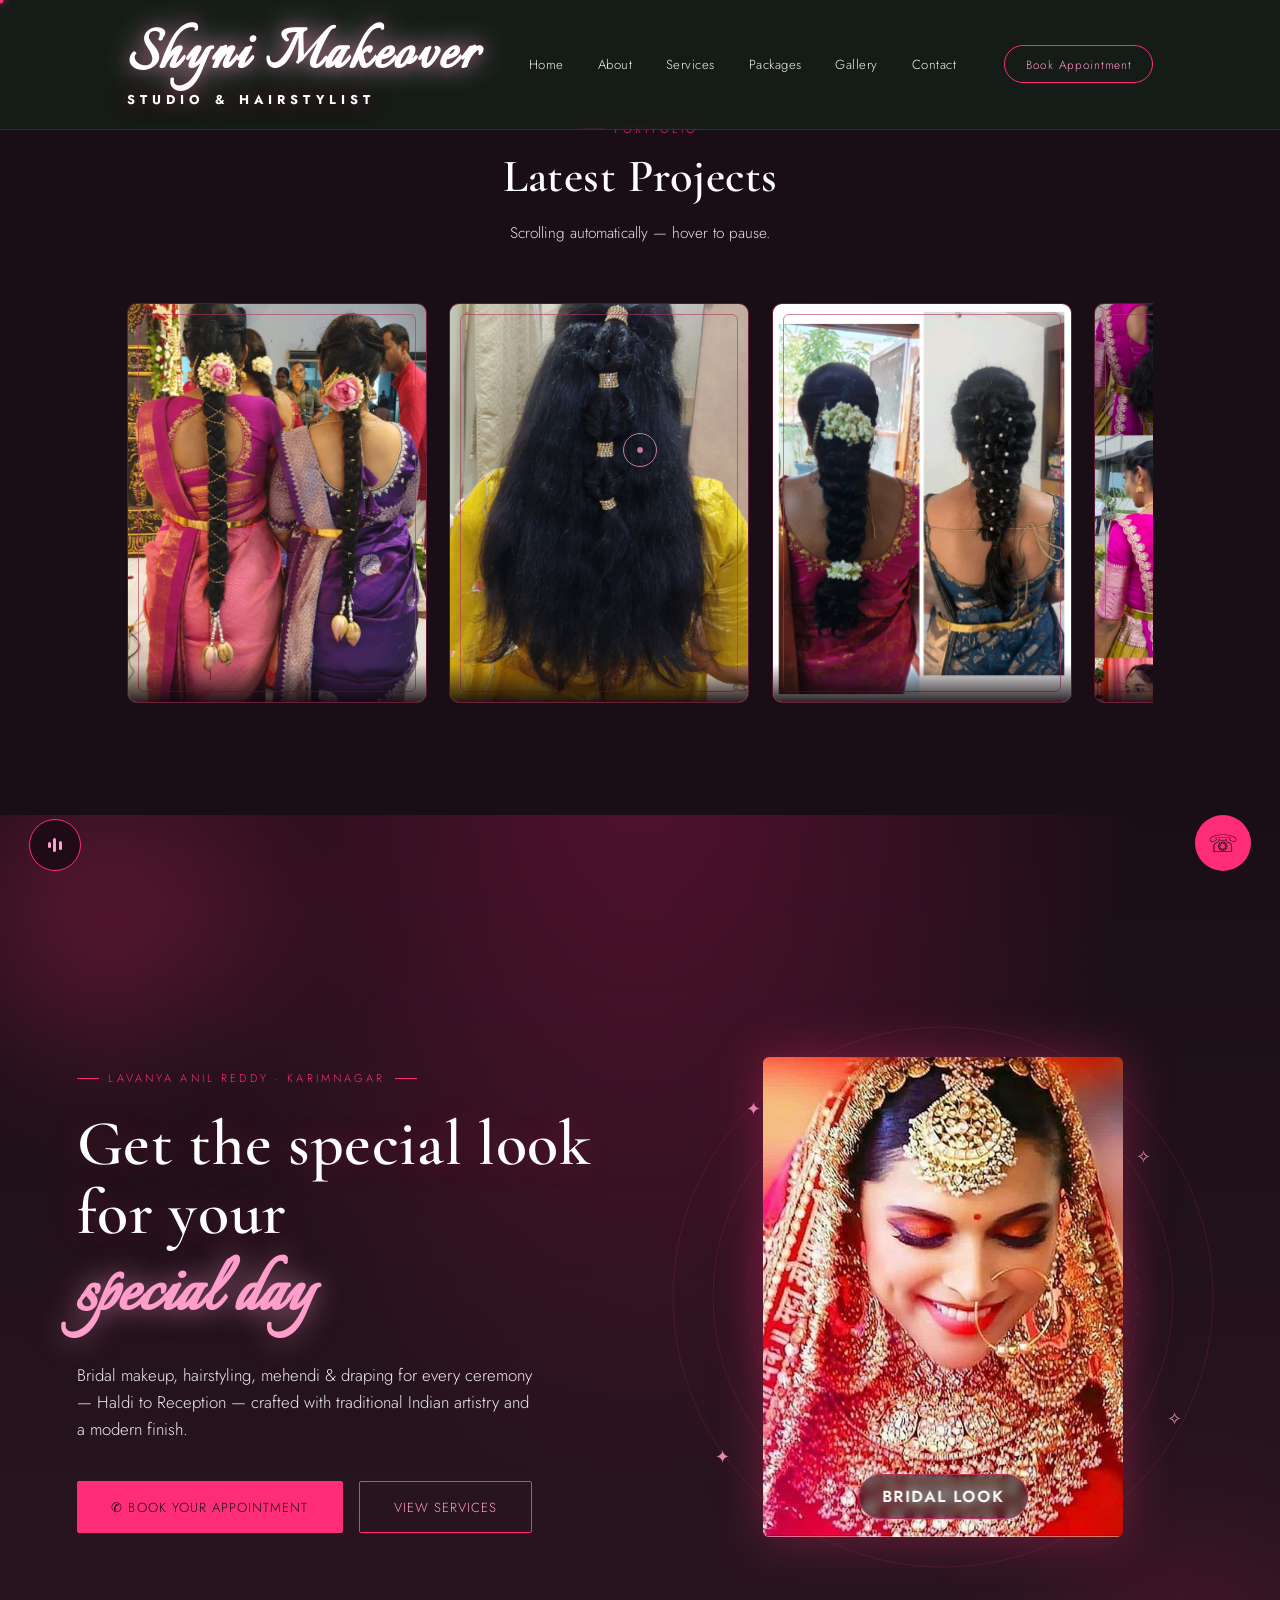
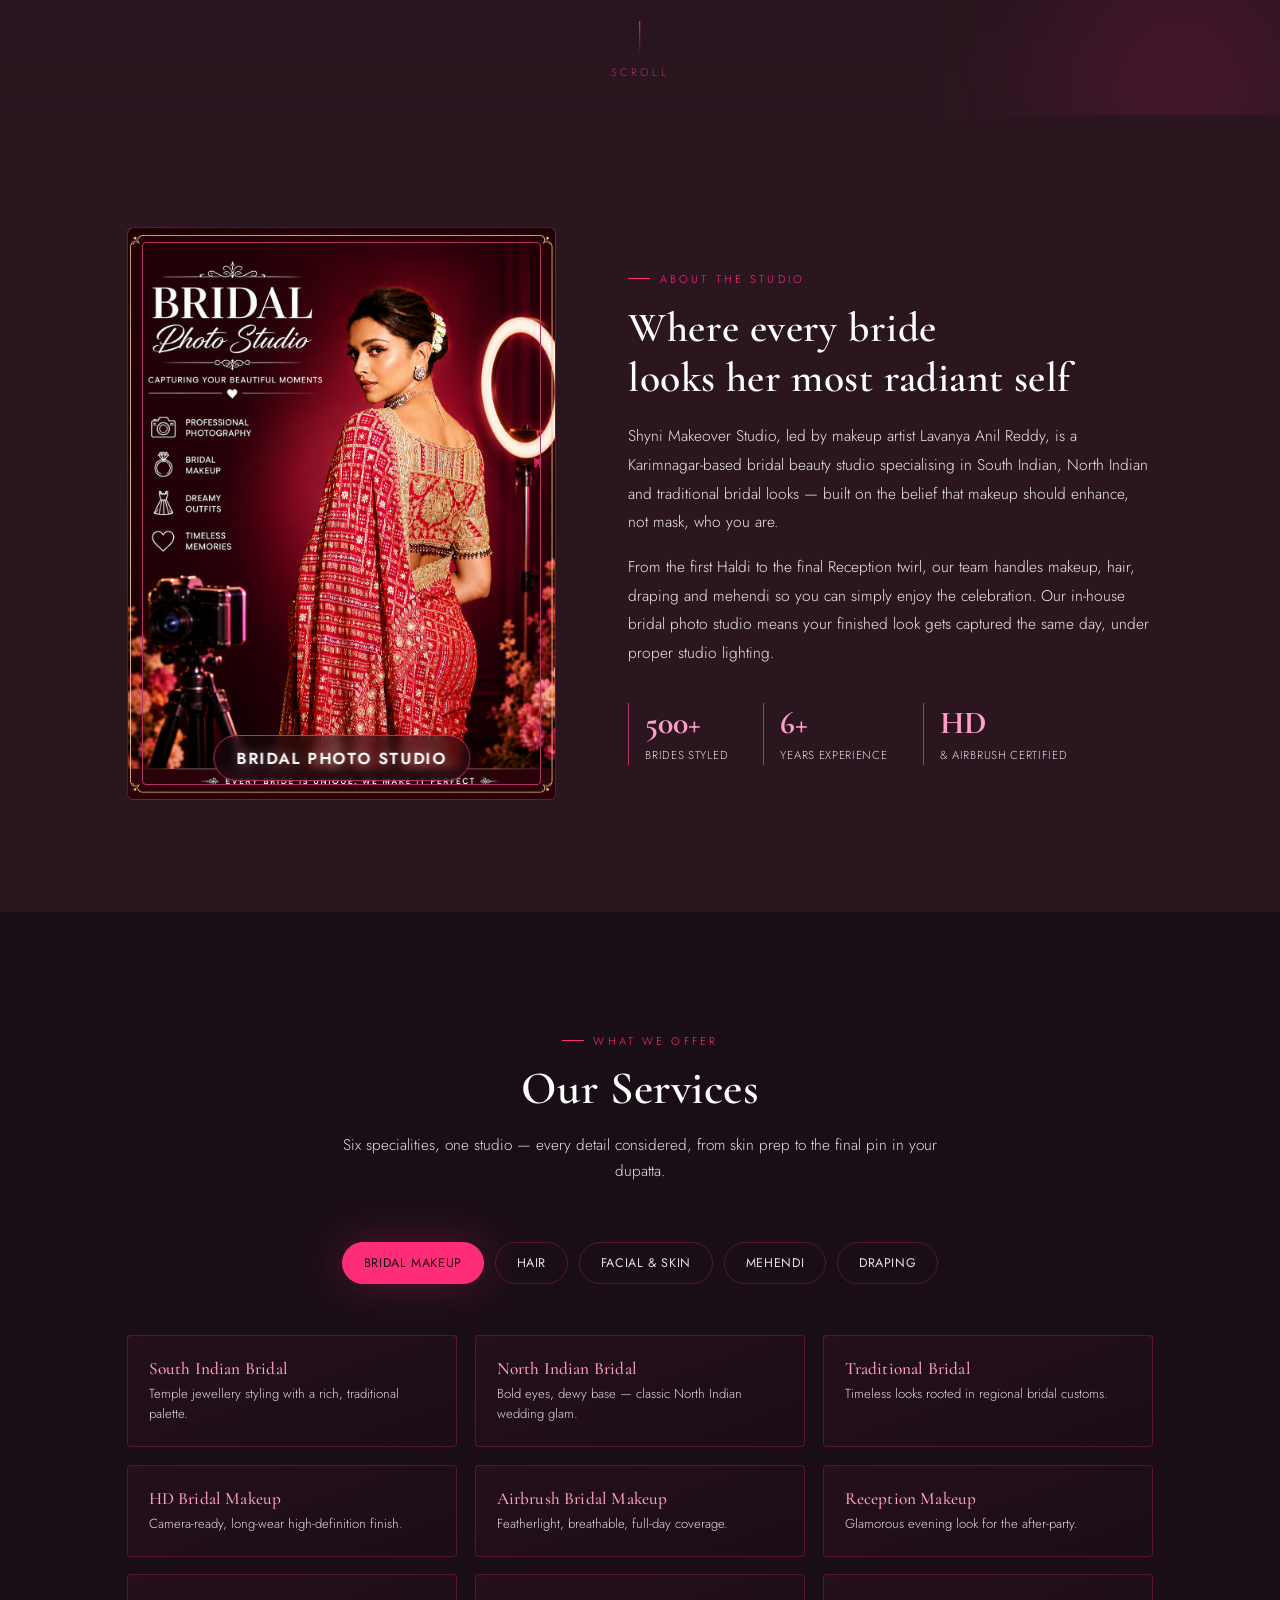
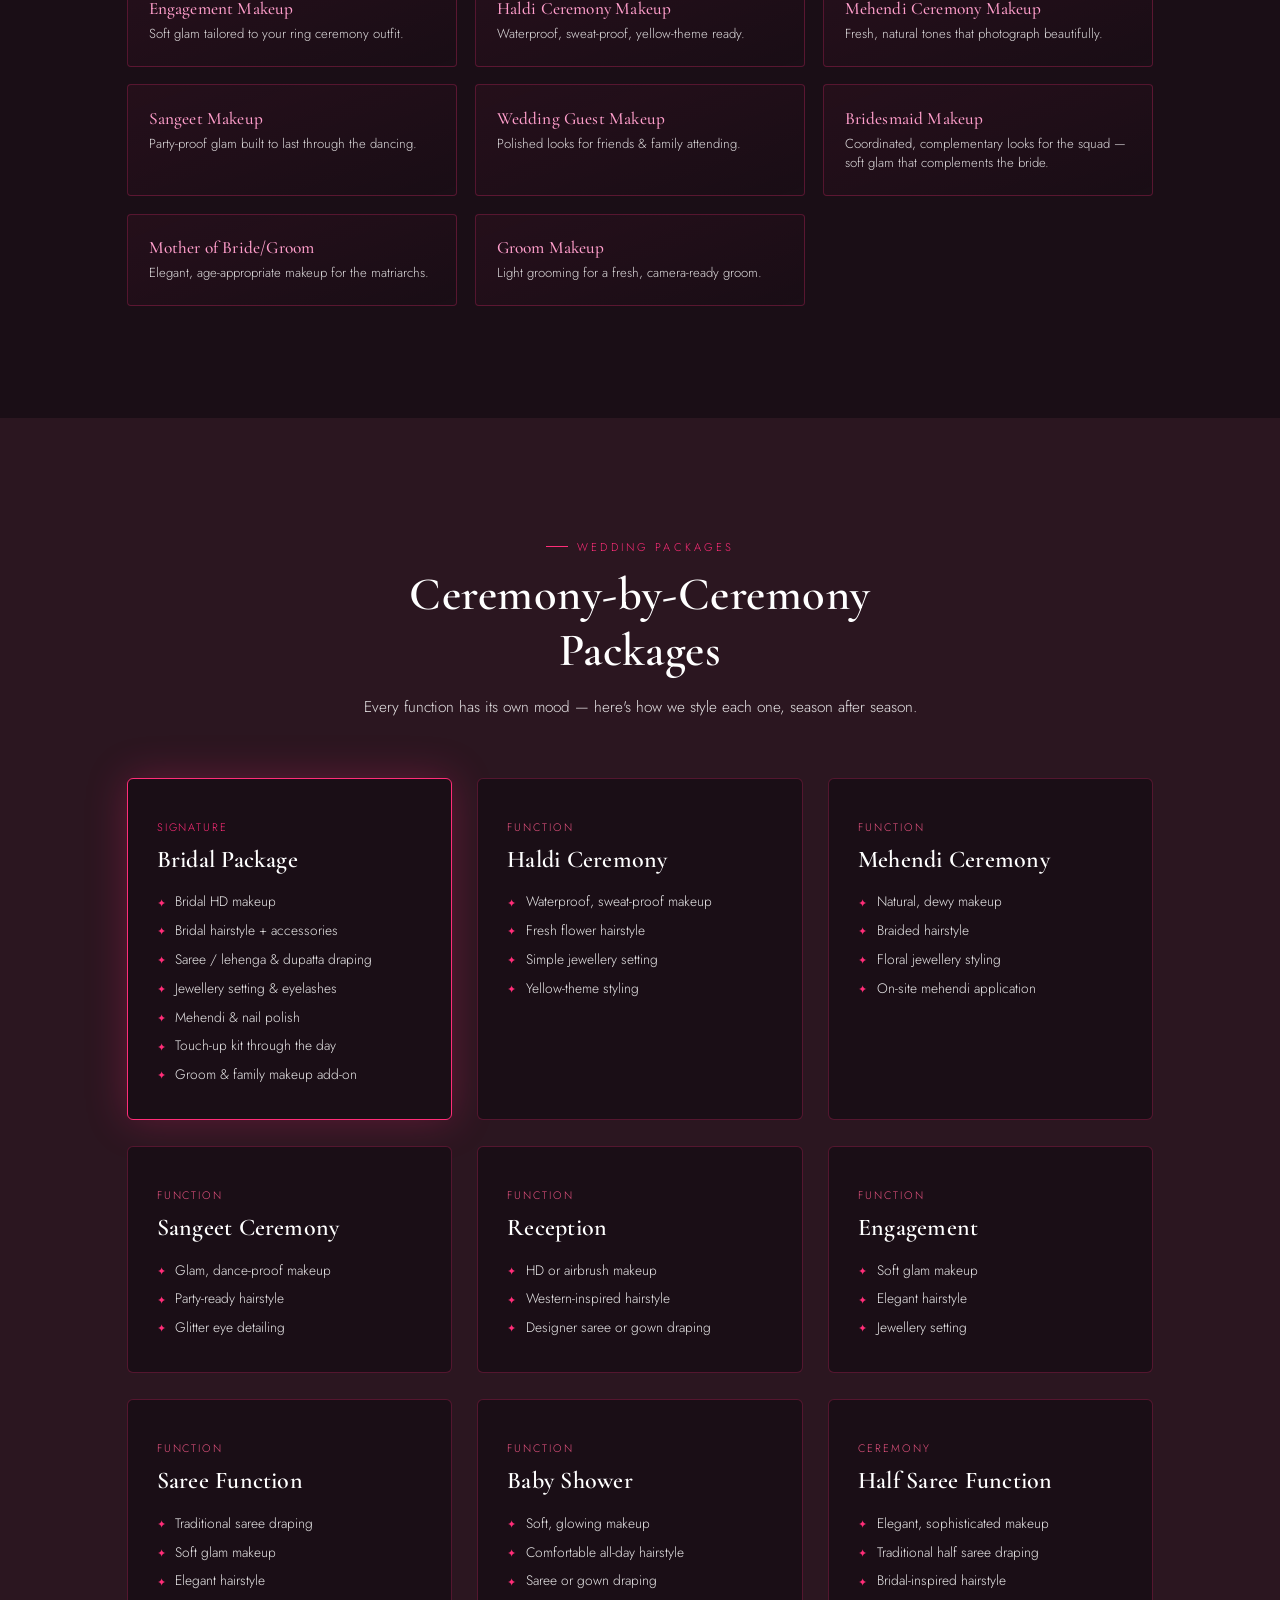
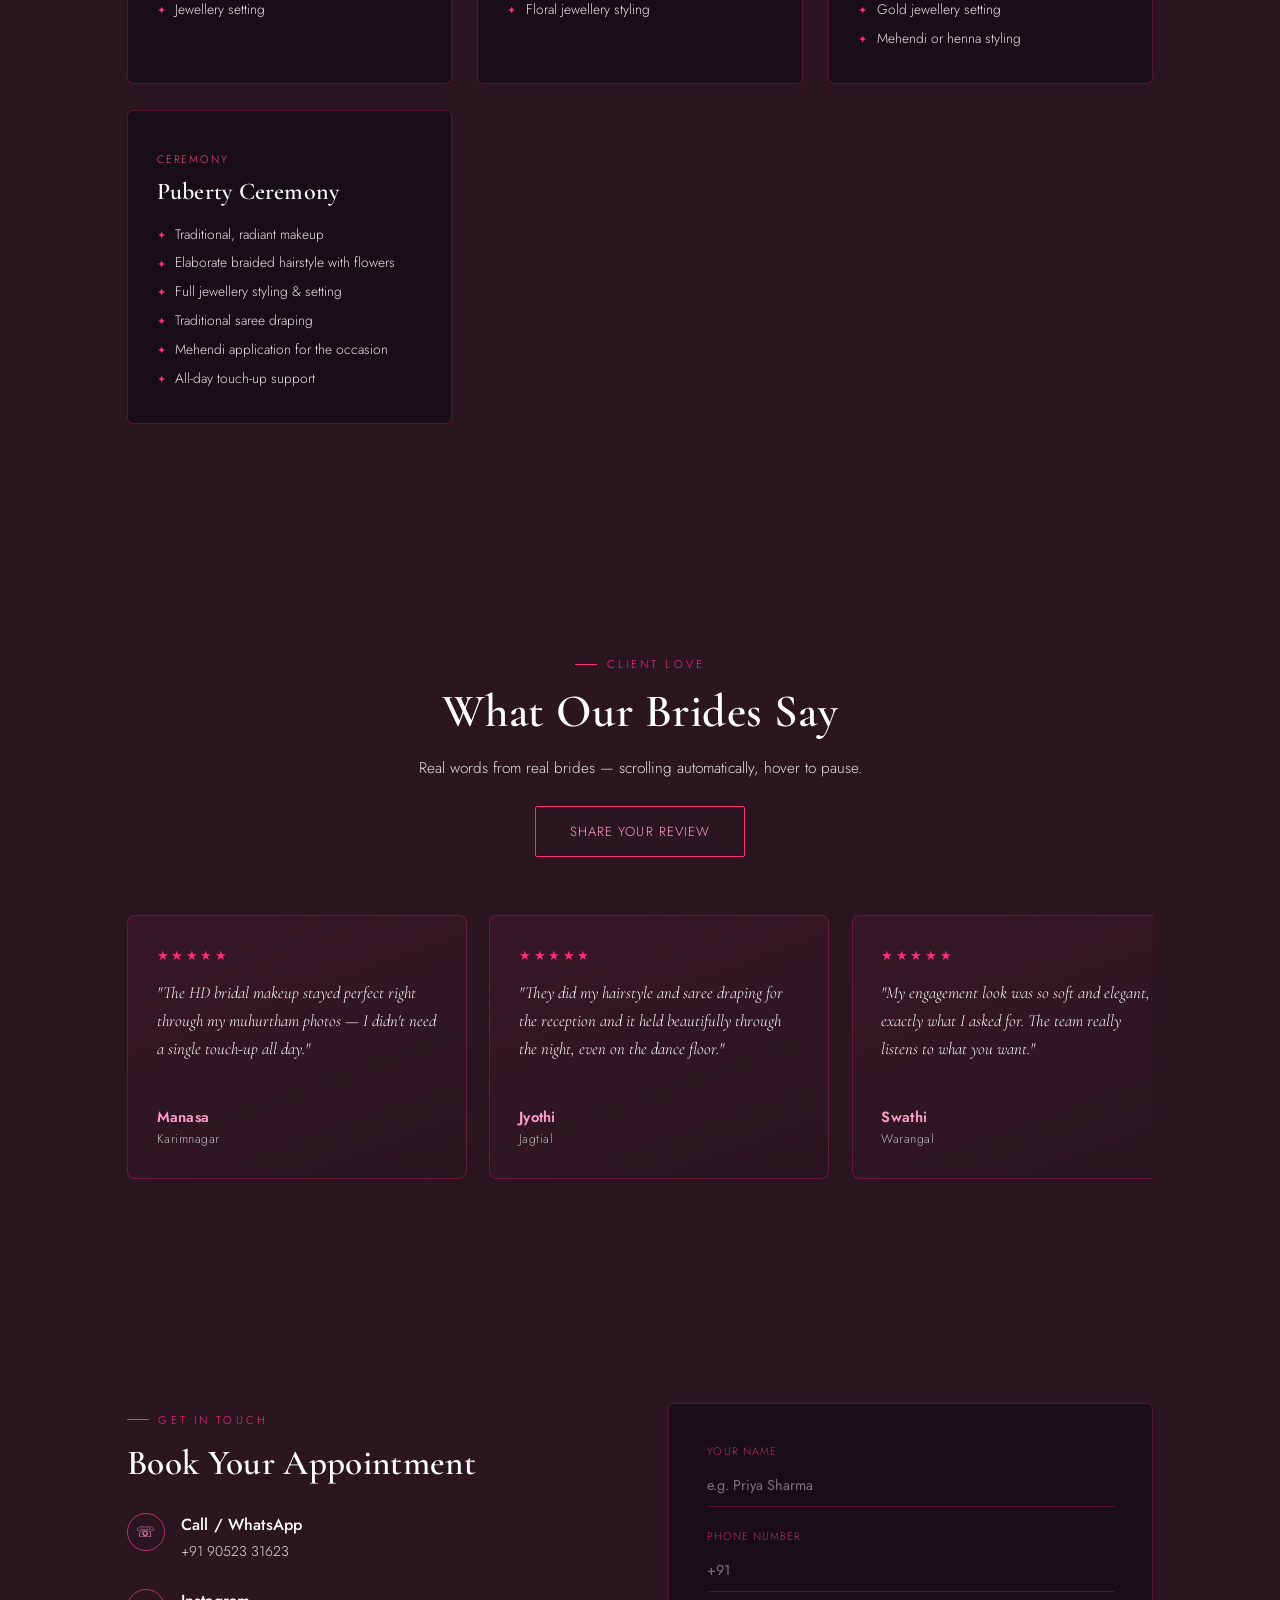
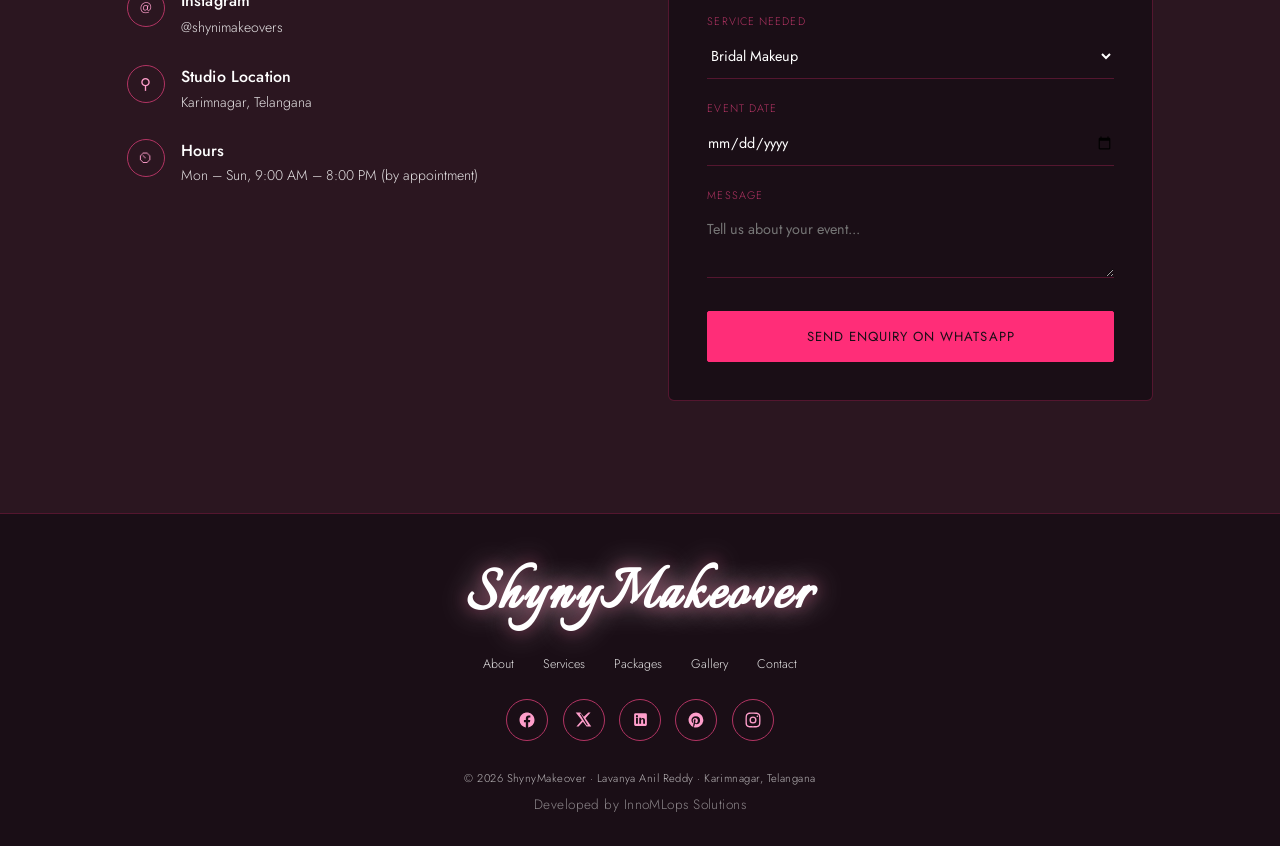
==== commit d5907574: "Update Instagram handle to @shynimakeovers across all pages" ====
--- a/index.html
+++ b/index.html
@@ -389,7 +389,7 @@
       </div>
       <div class="info-row">
         <div class="ic">@</div>
-        <div><h4>Instagram</h4><a href="https://instagram.com/shyny_makeover" target="_blank">@shyny_makeover</a></div>
+        <div><h4>Instagram</h4><a href="https://instagram.com/shynimakeovers" target="_blank">@shynimakeovers</a></div>
       </div>
       <div class="info-row">
         <div class="ic">⚲</div>
@@ -448,7 +448,7 @@
     <a href="https://pinterest.com" target="_blank" rel="noopener" class="social-btn" aria-label="Pinterest">
       <svg viewBox="0 0 24 24" width="18" height="18" fill="currentColor"><path d="M12 2a10 10 0 0 0-3.64 19.3c-.07-.83-.13-2.1.03-3 .14-.66.93-4.2.93-4.2s-.24-.48-.24-1.18c0-1.1.64-1.93 1.43-1.93.68 0 1 .5 1 1.12 0 .68-.43 1.7-.66 2.65-.19.78.4 1.42 1.17 1.42 1.4 0 2.48-1.48 2.48-3.6 0-1.88-1.35-3.2-3.28-3.2-2.24 0-3.55 1.67-3.55 3.4 0 .67.26 1.4.58 1.79a.24.24 0 0 1 .06.23c-.06.27-.21.86-.24.98-.04.15-.13.19-.3.11-1.12-.52-1.82-2.16-1.82-3.48 0-2.84 2.06-5.44 5.94-5.44 3.12 0 5.55 2.22 5.55 5.2 0 3.1-1.95 5.6-4.66 5.6-.91 0-1.77-.47-2.06-1.03 0 0-.49 1.87-.6 2.33-.22.83-.81 1.87-1.21 2.51A10 10 0 1 0 12 2Z"/></svg>
     </a>
-    <a href="https://instagram.com/shyny_makeover" target="_blank" rel="noopener" class="social-btn" aria-label="Instagram">
+    <a href="https://instagram.com/shynimakeovers" target="_blank" rel="noopener" class="social-btn" aria-label="Instagram">
       <svg viewBox="0 0 24 24" width="18" height="18" fill="currentColor"><path d="M12 2c2.72 0 3.06.01 4.12.06 1.06.05 1.79.22 2.43.46.66.25 1.21.6 1.76 1.15.5.5.84 1 1.1 1.65.24.6.4 1.3.46 2.43C21.92 8.8 22 9.15 22 11.87v.26c0 2.72-.08 3.06-.13 4.12-.06 1.13-.22 1.83-.46 2.43-.26.65-.6 1.15-1.1 1.65-.55.55-1.1.9-1.76 1.15-.64.24-1.37.41-2.43.46-1.06.05-1.4.06-4.12.06h-.26c-2.65 0-3.02-.01-4.05-.06-1.13-.06-1.83-.22-2.43-.46-.65-.26-1.16-.6-1.66-1.1a4.6 4.6 0 0 1-1.15-1.7c-.24-.6-.4-1.3-.46-2.43C2.08 15.2 2 14.85 2 12.13v-.26c0-2.72.08-3.06.13-4.12.06-1.13.22-1.83.46-2.43.26-.66.6-1.16 1.15-1.66.5-.5 1-.84 1.66-1.1.6-.24 1.3-.4 2.43-.46C8.8 2.08 9.15 2 11.87 2Zm0 1.8c-2.6 0-3.02.02-4.07.07-.96.05-1.49.2-1.84.34-.46.18-.8.4-1.15.74-.34.35-.55.69-.74 1.15-.14.35-.3.88-.34 1.84-.05 1.05-.07 1.47-.07 4.07s.02 3.02.07 4.07c.05.96.2 1.49.34 1.84.18.46.4.8.74 1.15.35.34.69.55 1.15.74.35.14.88.3 1.84.34 1.05.05 1.47.07 4.07.07s3.02-.02 4.07-.07c.96-.05 1.49-.2 1.84-.34.46-.18.8-.4 1.15-.74.34-.35.55-.69.74-1.15.14-.35.3-.88.34-1.84.05-1.05.07-1.47.07-4.07s-.02-3.02-.07-4.07c-.05-.96-.2-1.49-.34-1.84a3 3 0 0 0-.74-1.15 3 3 0 0 0-1.15-.74c-.35-.14-.88-.3-1.84-.34A57 57 0 0 0 12 3.8Zm0 3.5a4.7 4.7 0 1 1 0 9.4 4.7 4.7 0 0 1 0-9.4Zm0 1.8a2.9 2.9 0 1 0 0 5.8 2.9 2.9 0 0 0 0-5.8Zm5.84-3.2a1.1 1.1 0 1 1 0 2.2 1.1 1.1 0 0 1 0-2.2Z"/></svg>
     </a>
   </div>
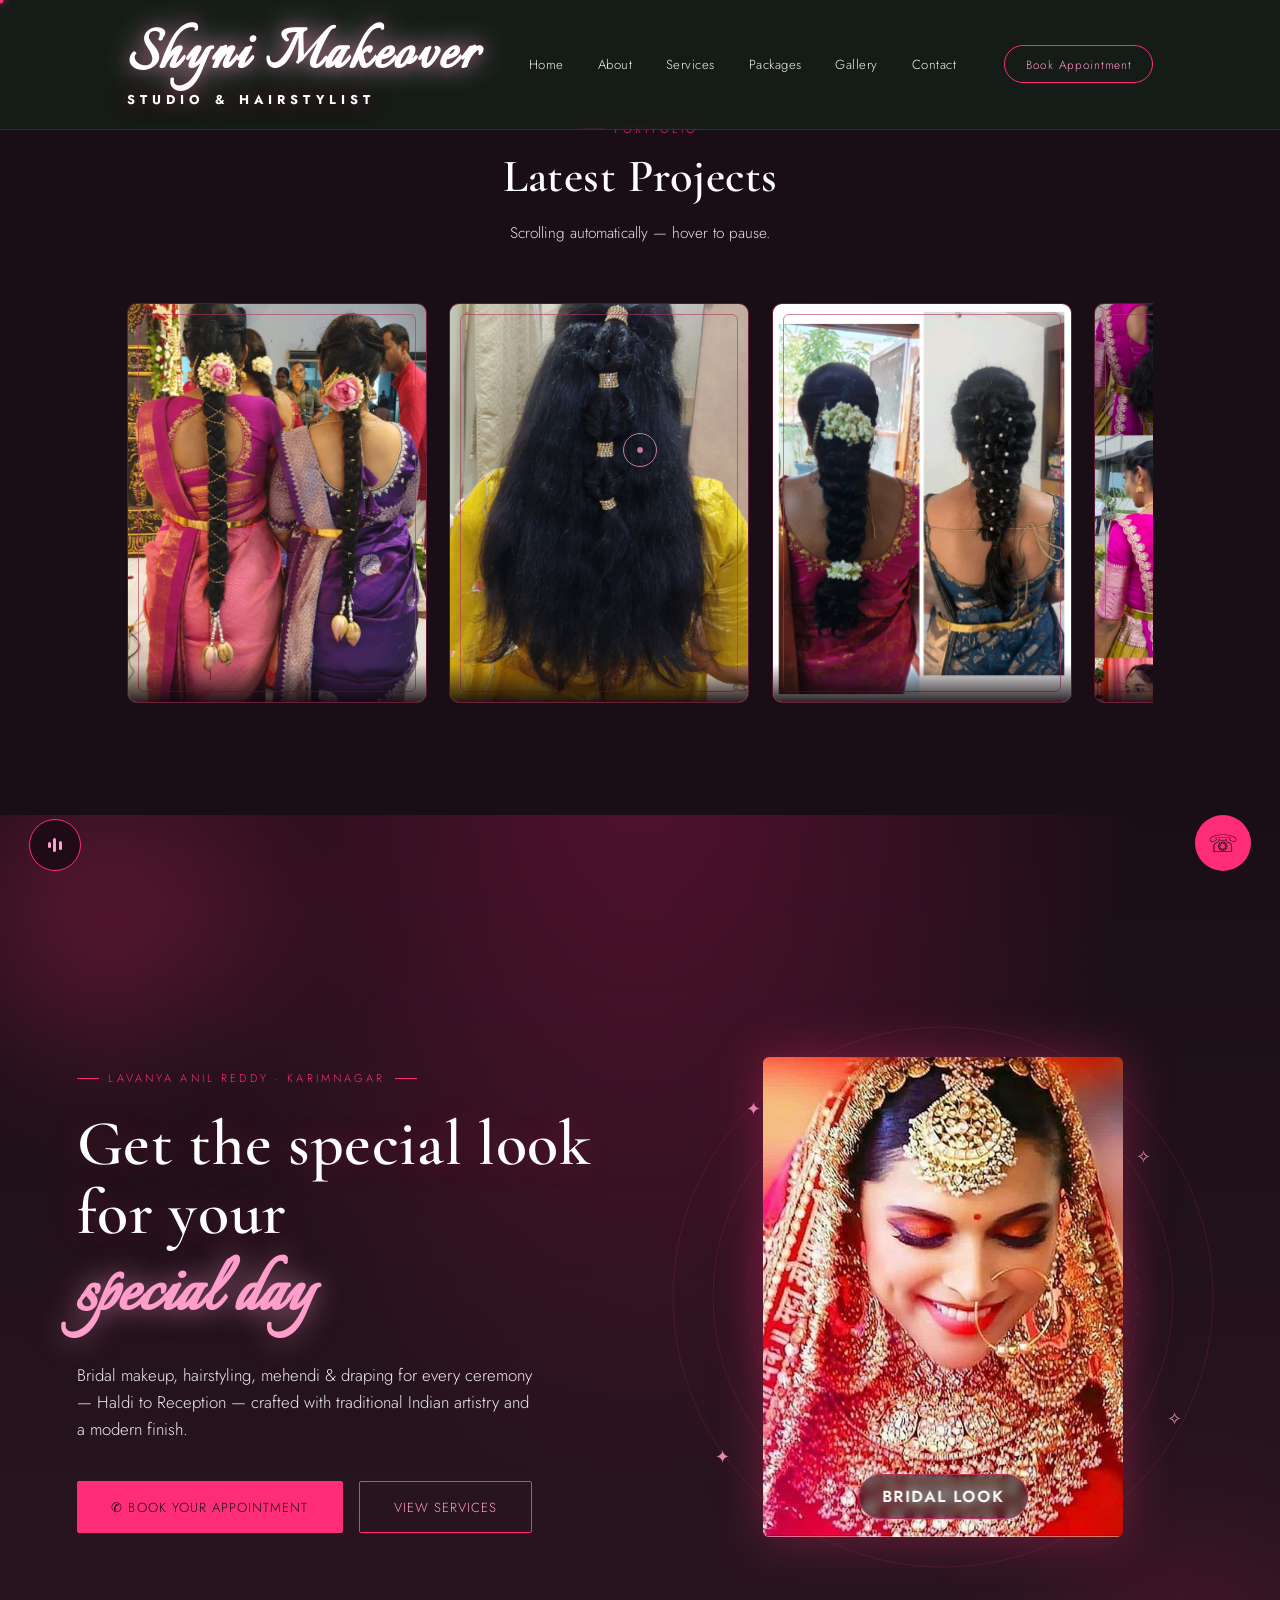
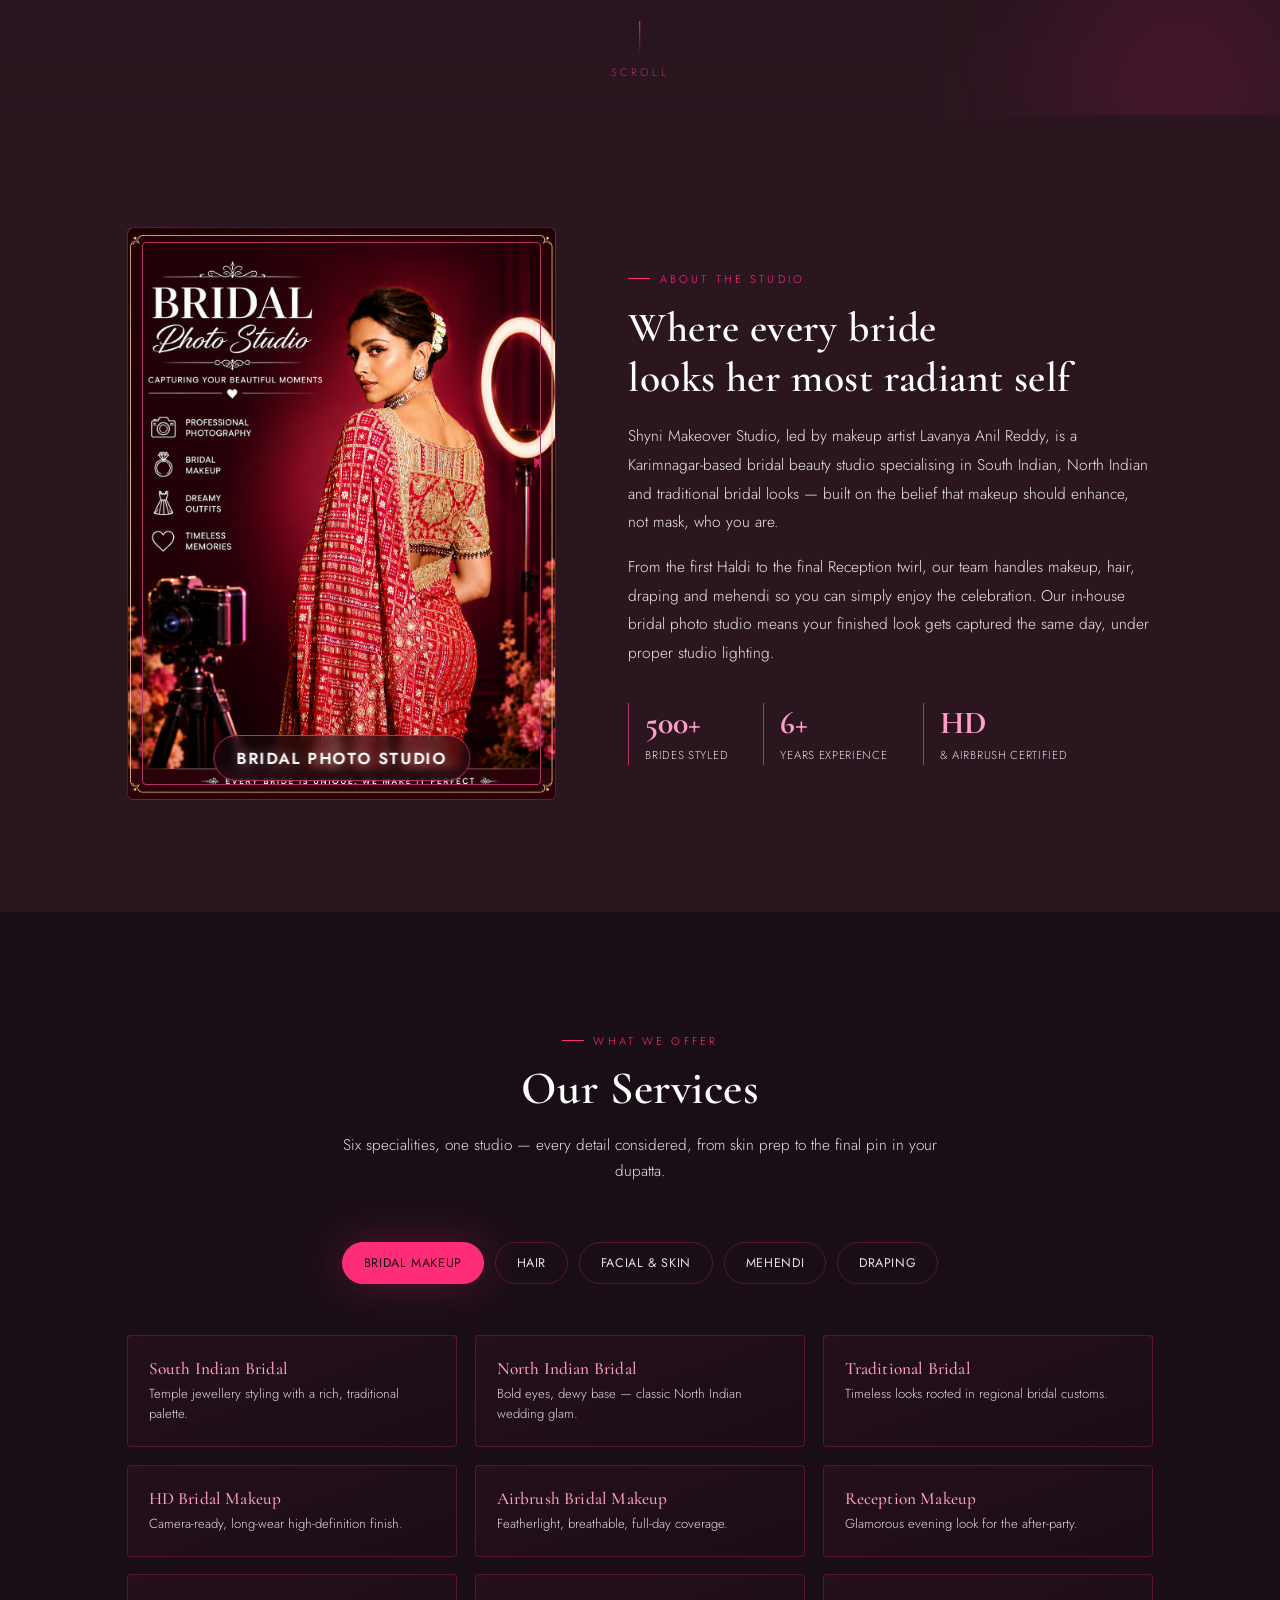
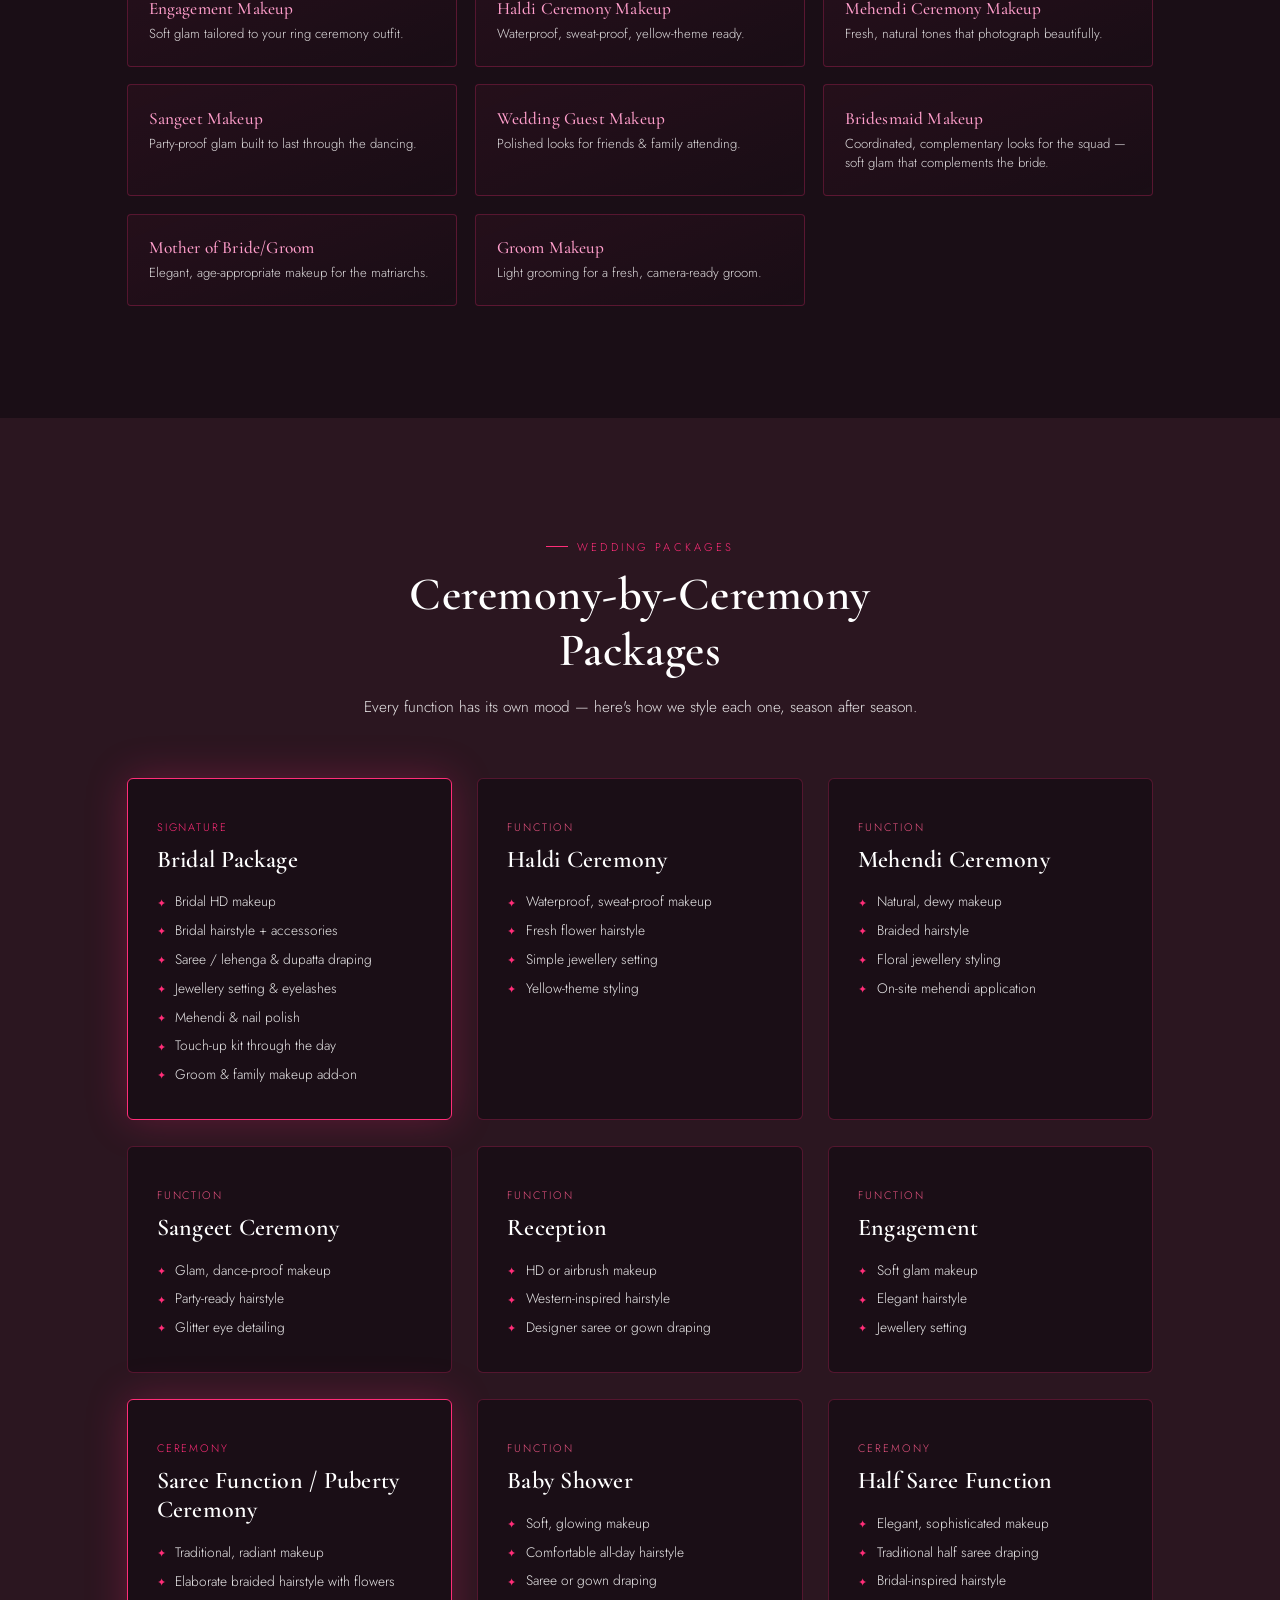
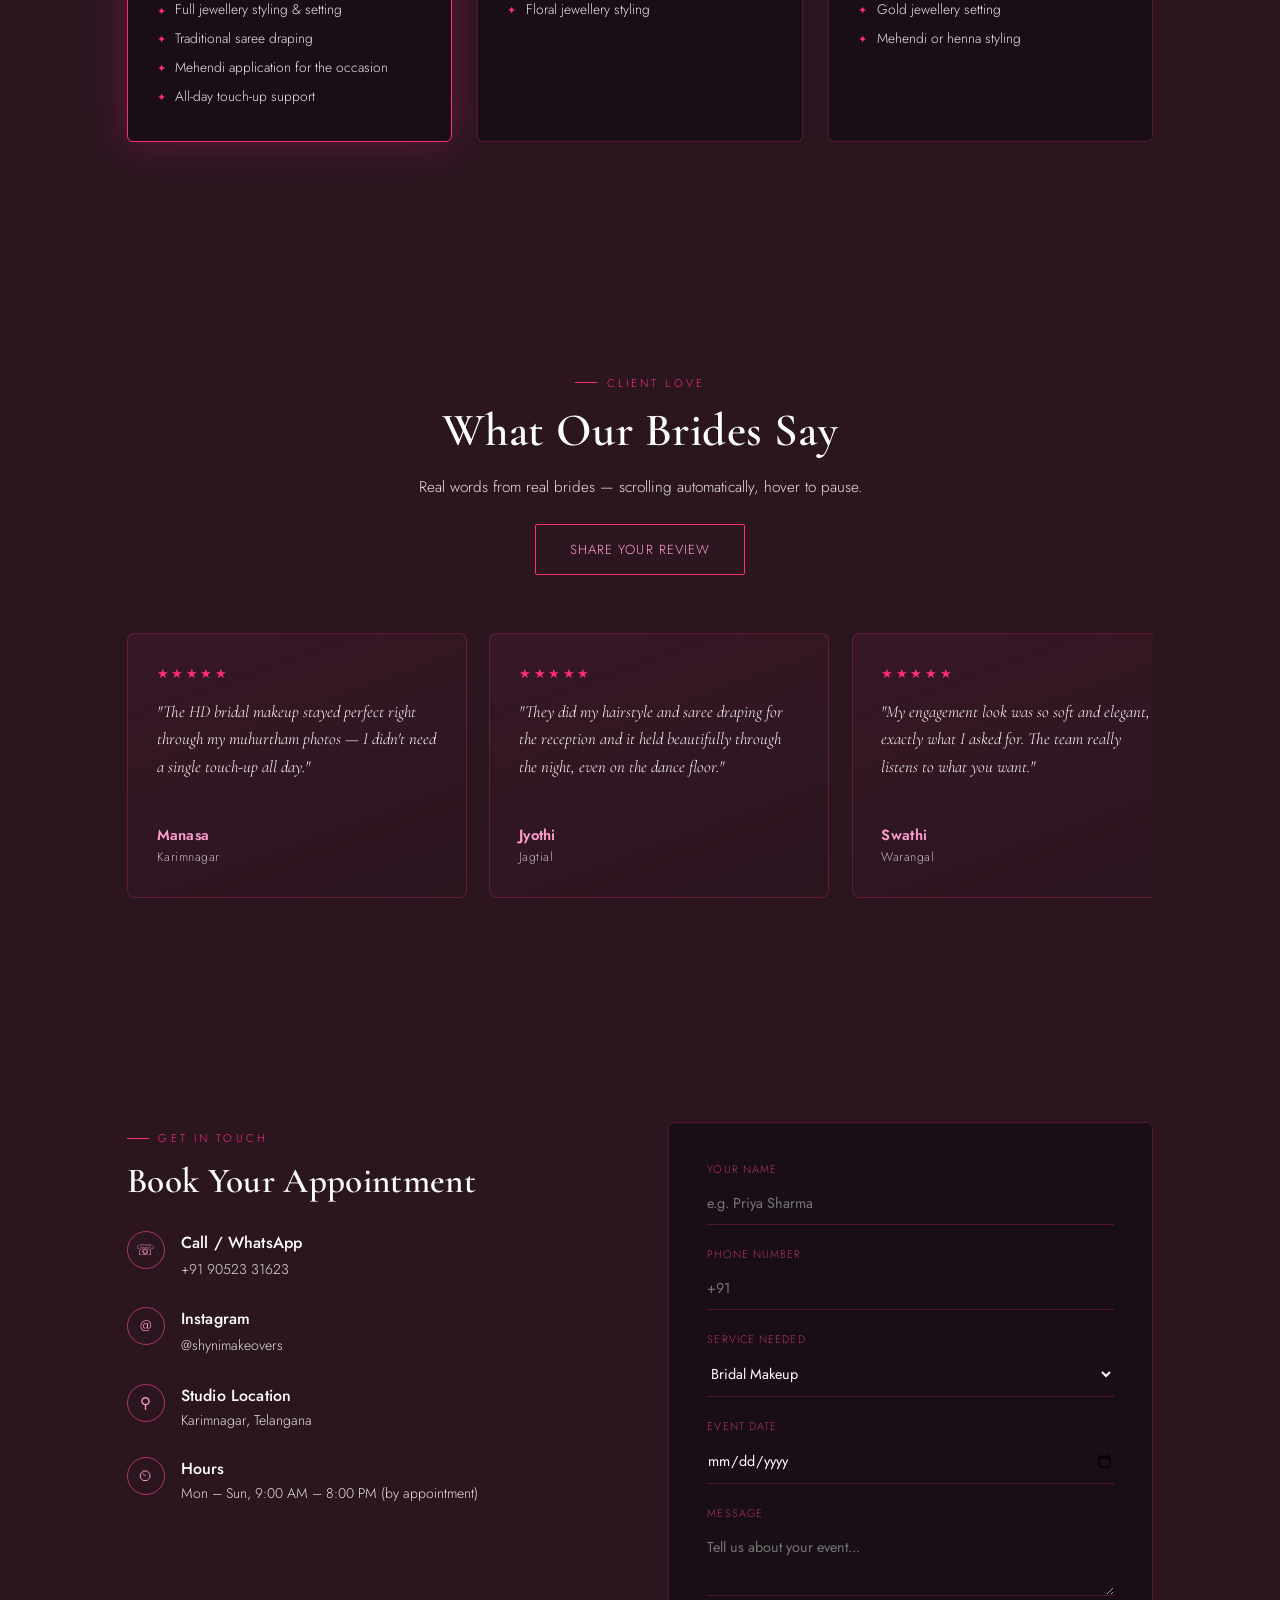
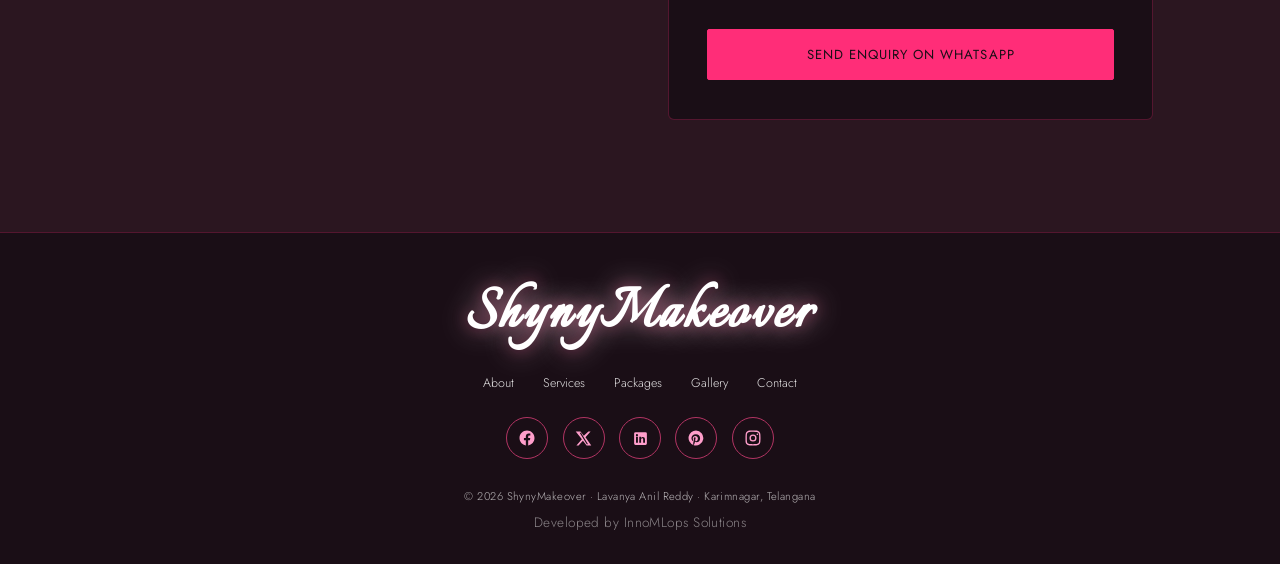
==== commit 5ca77651: "Merge Saree Function and Puberty Ceremony into single package" ====
--- a/index.html
+++ b/index.html
@@ -291,40 +291,9 @@
           <li>Jewellery setting</li>
         </ul>
       </div>
-      <div class="pkg-card">
-        <span class="pkg-tag">Function</span>
-        <h3>Saree Function</h3>
-        <ul>
-          <li>Traditional saree draping</li>
-          <li>Soft glam makeup</li>
-          <li>Elegant hairstyle</li>
-          <li>Jewellery setting</li>
-        </ul>
-      </div>
-      <div class="pkg-card">
-        <span class="pkg-tag">Function</span>
-        <h3>Baby Shower</h3>
-        <ul>
-          <li>Soft, glowing makeup</li>
-          <li>Comfortable all-day hairstyle</li>
-          <li>Saree or gown draping</li>
-          <li>Floral jewellery styling</li>
-        </ul>
-      </div>
-      <div class="pkg-card">
+      <div class="pkg-card featured">
         <span class="pkg-tag">Ceremony</span>
-        <h3>Half Saree Function</h3>
-        <ul>
-          <li>Elegant, sophisticated makeup</li>
-          <li>Traditional half saree draping</li>
-          <li>Bridal-inspired hairstyle</li>
-          <li>Gold jewellery setting</li>
-          <li>Mehendi or henna styling</li>
-        </ul>
-      </div>
-      <div class="pkg-card">
-        <span class="pkg-tag">Ceremony</span>
-        <h3>Puberty Ceremony</h3>
+        <h3>Saree Function / Puberty Ceremony</h3>
         <ul>
           <li>Traditional, radiant makeup</li>
           <li>Elaborate braided hairstyle with flowers</li>
@@ -332,6 +301,27 @@
           <li>Traditional saree draping</li>
           <li>Mehendi application for the occasion</li>
           <li>All-day touch-up support</li>
+        </ul>
+      </div>
+      <div class="pkg-card">
+        <span class="pkg-tag">Function</span>
+        <h3>Baby Shower</h3>
+        <ul>
+          <li>Soft, glowing makeup</li>
+          <li>Comfortable all-day hairstyle</li>
+          <li>Saree or gown draping</li>
+          <li>Floral jewellery styling</li>
+        </ul>
+      </div>
+      <div class="pkg-card">
+        <span class="pkg-tag">Ceremony</span>
+        <h3>Half Saree Function</h3>
+        <ul>
+          <li>Elegant, sophisticated makeup</li>
+          <li>Traditional half saree draping</li>
+          <li>Bridal-inspired hairstyle</li>
+          <li>Gold jewellery setting</li>
+          <li>Mehendi or henna styling</li>
         </ul>
       </div>
     </div>
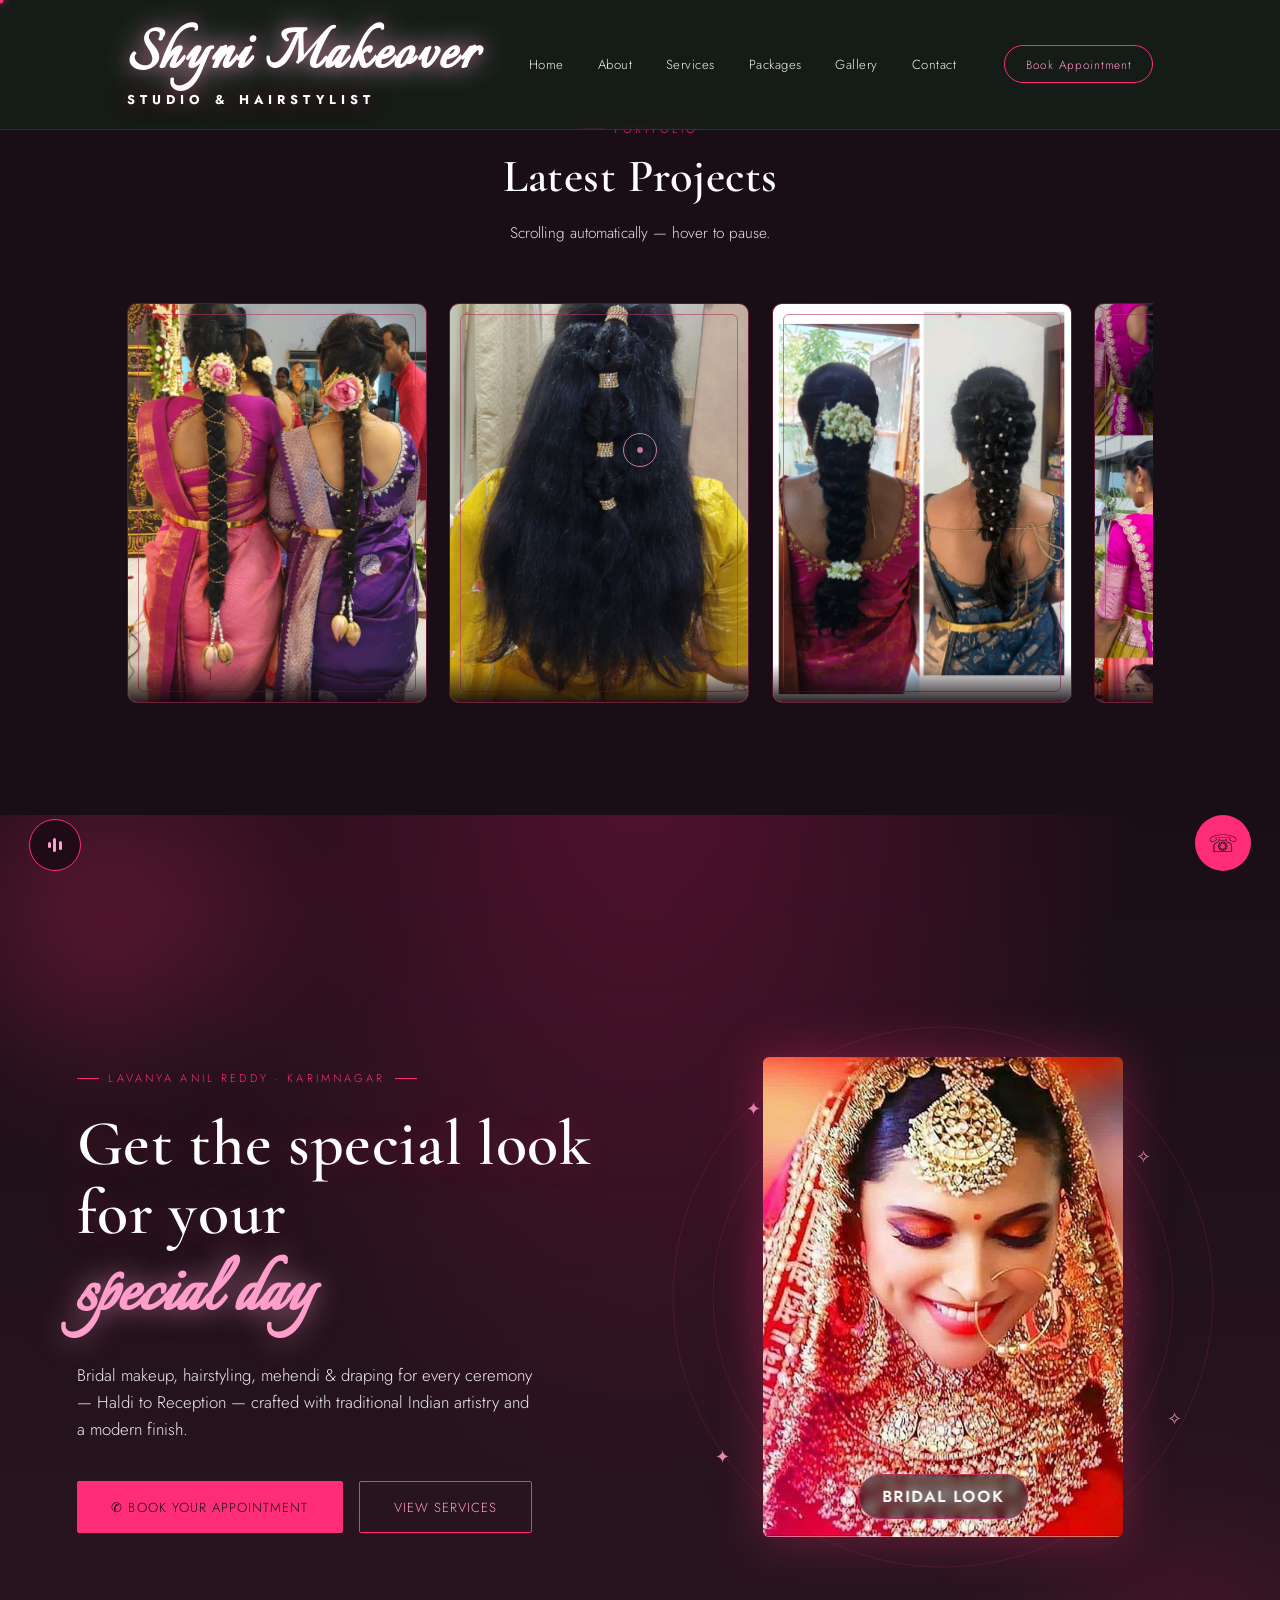
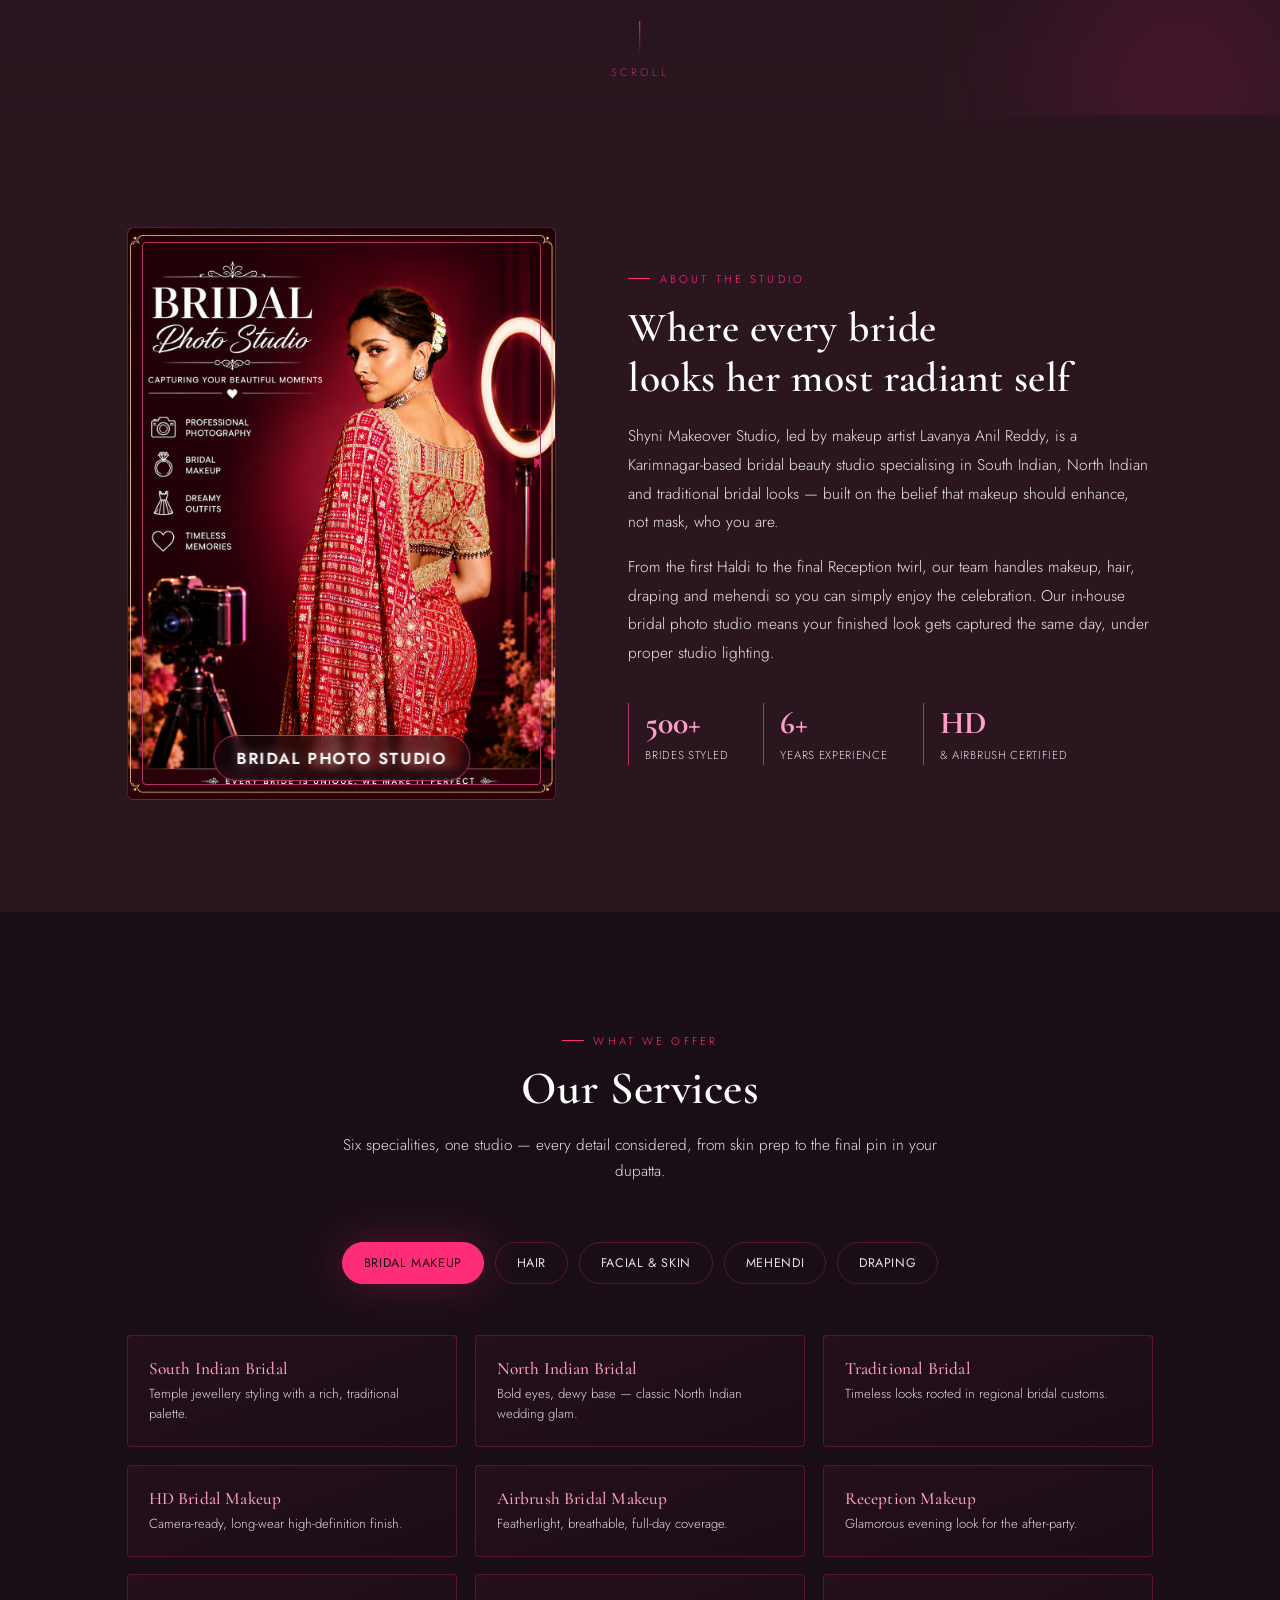
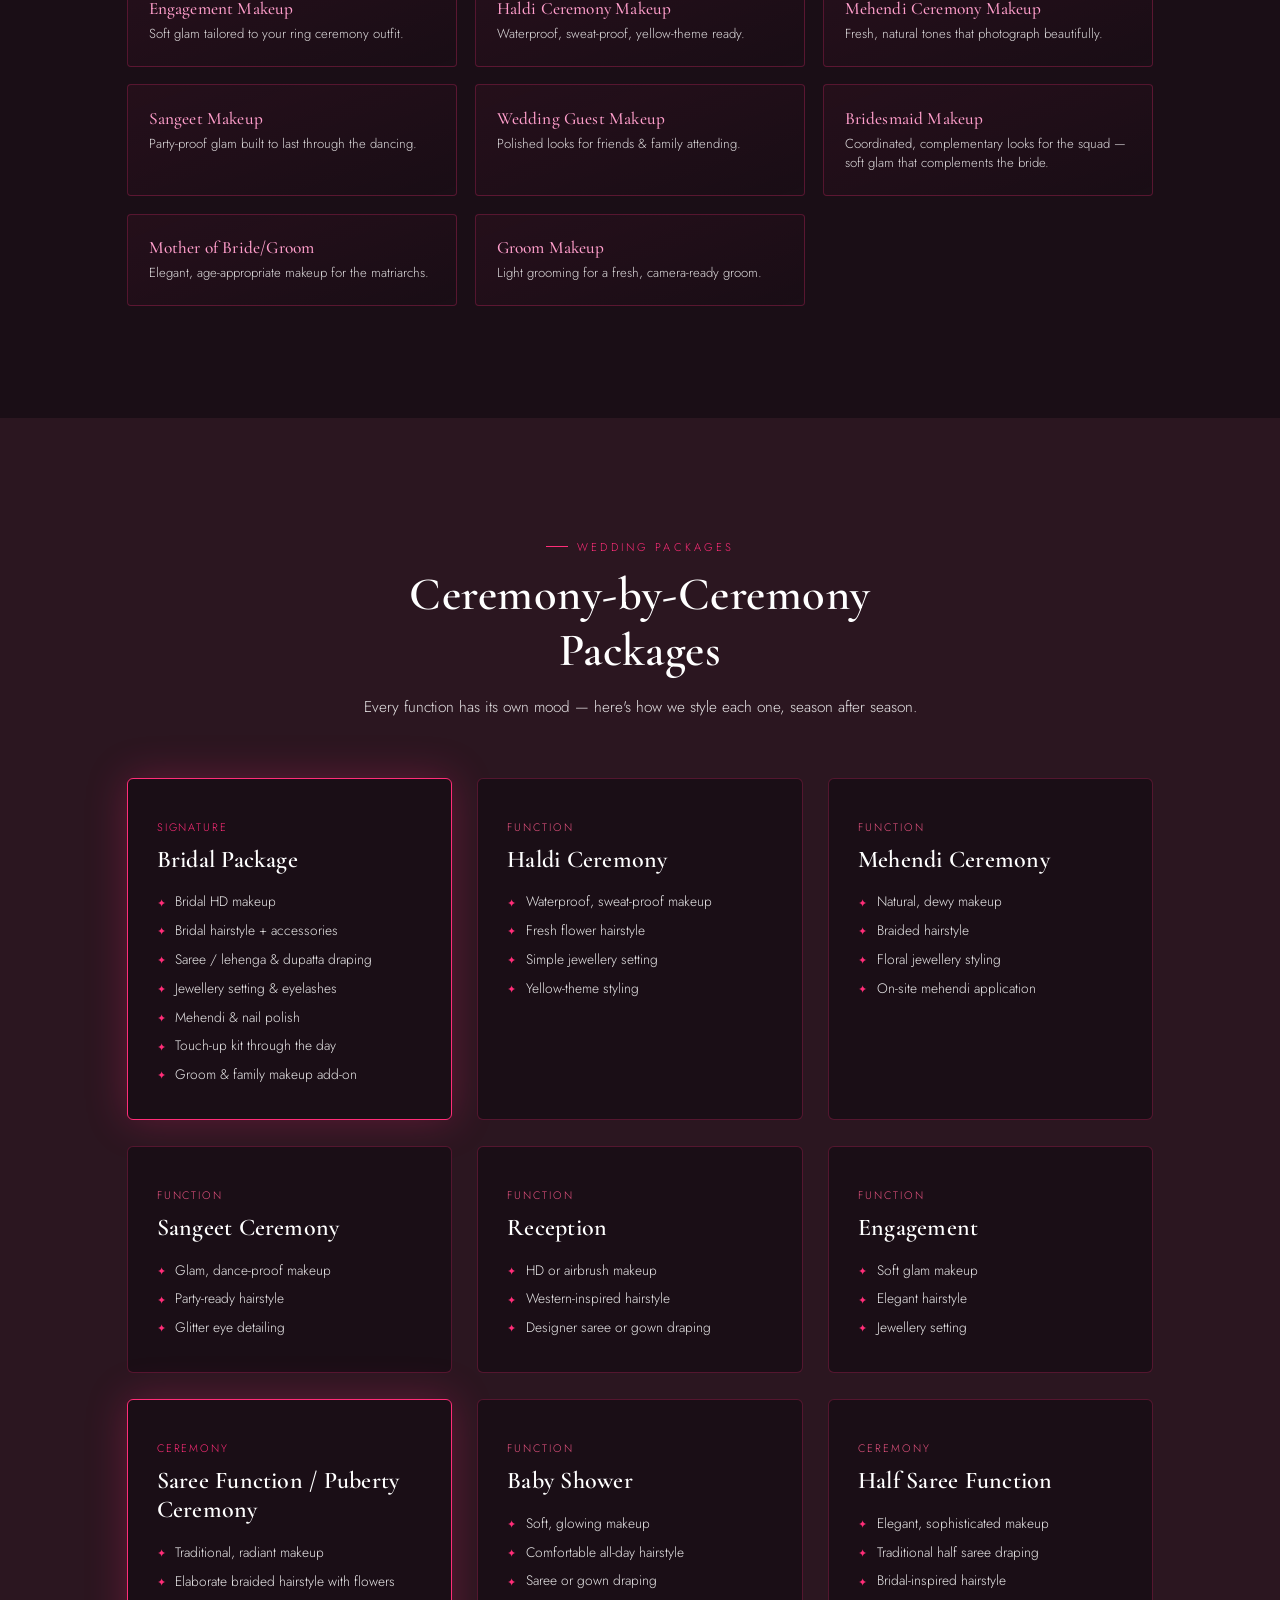
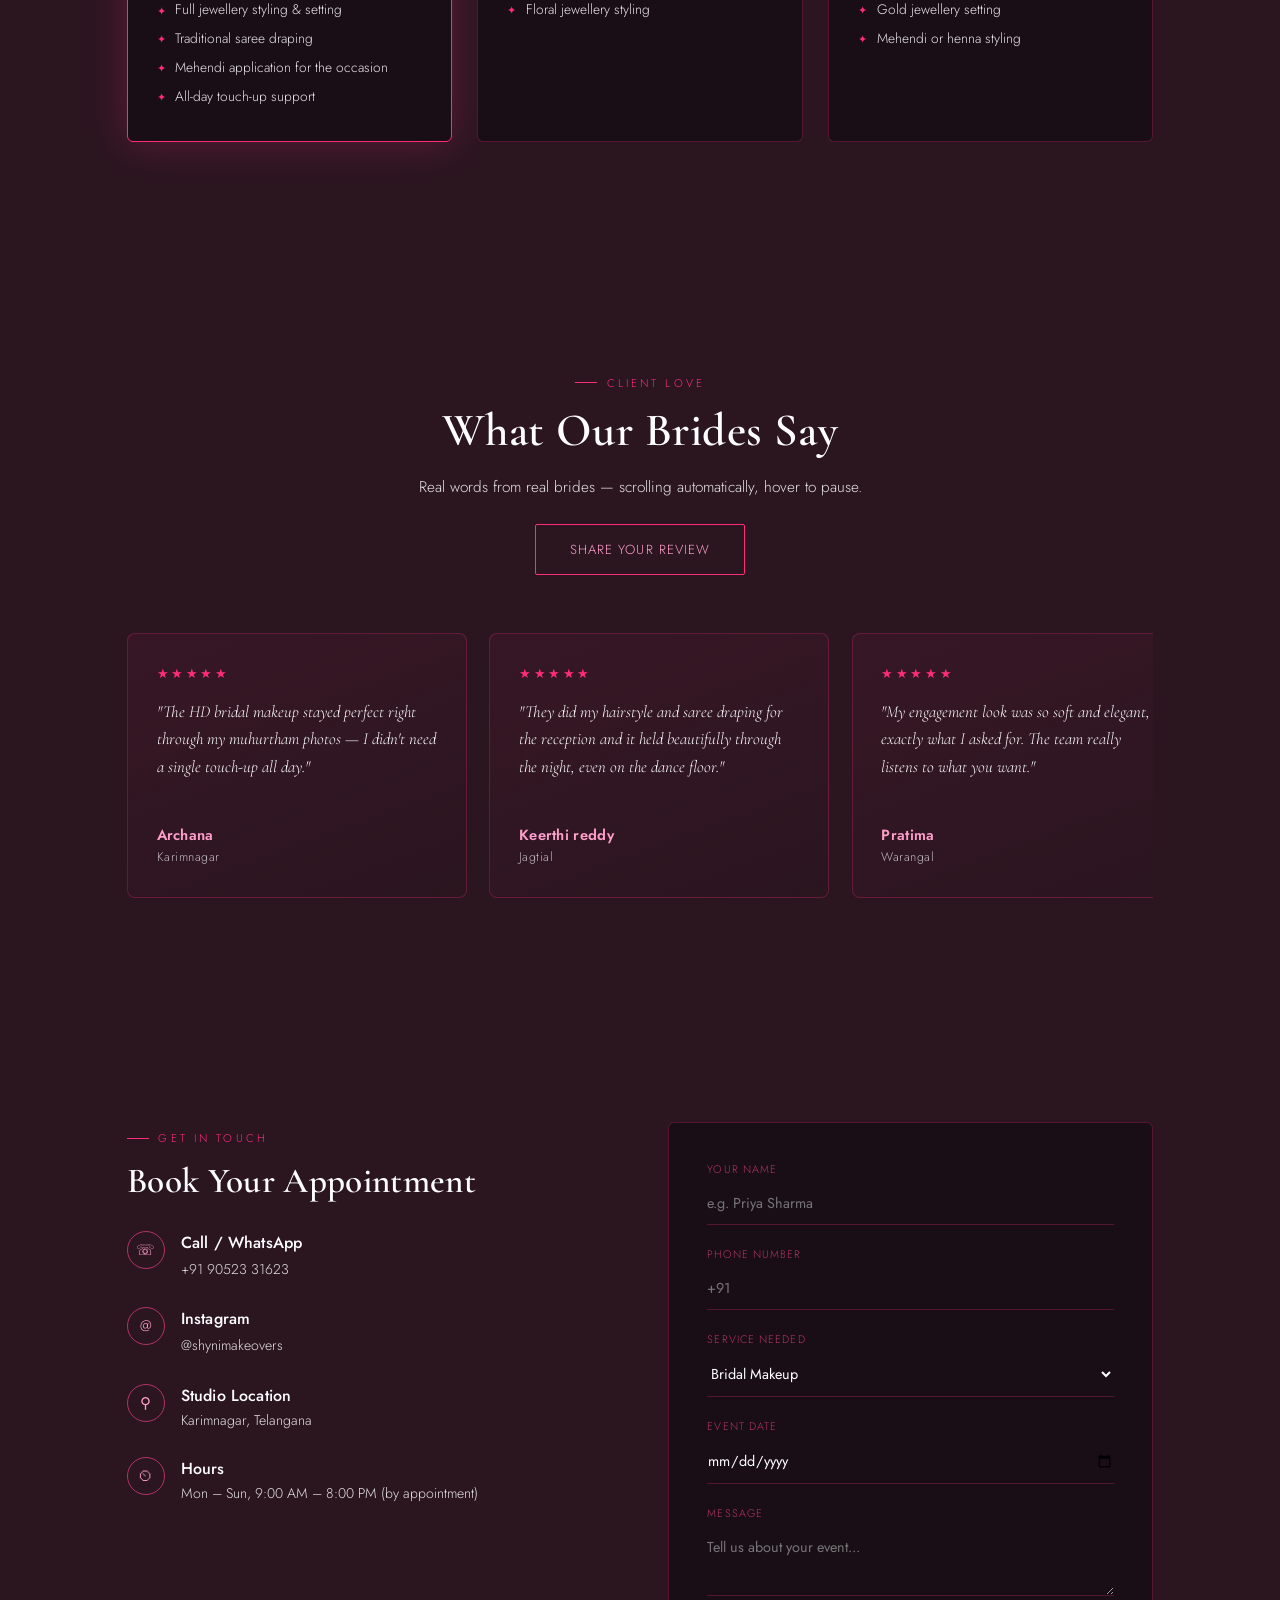
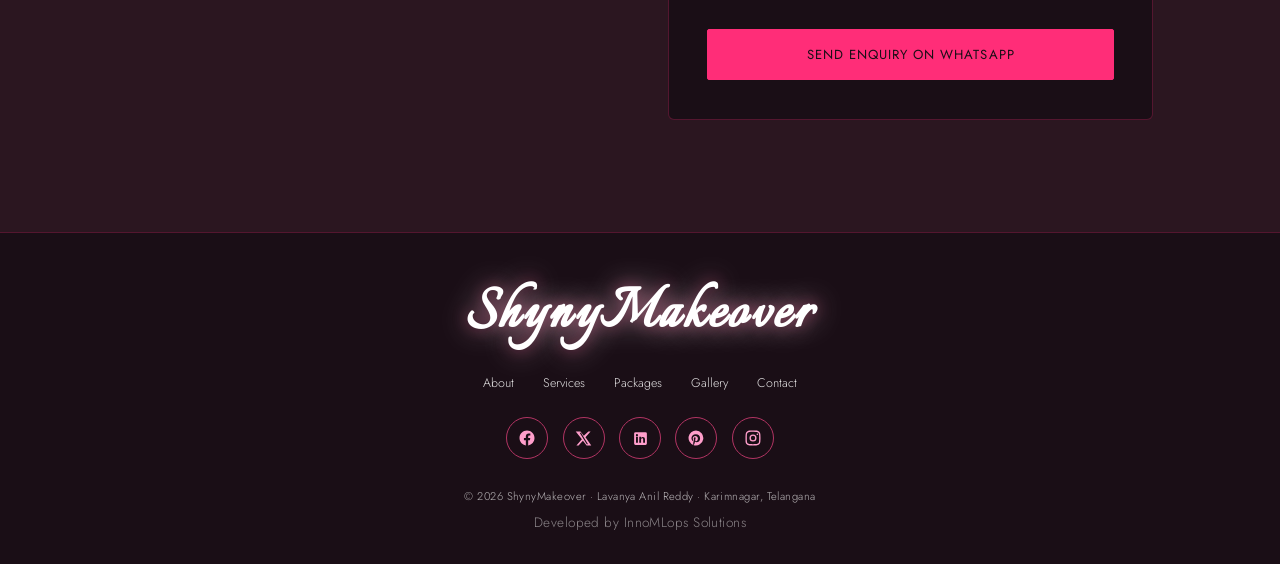
==== commit 9c20da7e: "Update testimonial names: Manasa→Archana, Jyothi→Keerthi reddy, Swathi→Pratima" ====
--- a/index.html
+++ b/index.html
@@ -340,27 +340,27 @@
 
     <div class="testi-marquee">
       <div class="testi-track">
-        <div class="testi-card"><div class="stars">★★★★★</div><p>"The HD bridal makeup stayed perfect right through my muhurtham photos — I didn't need a single touch-up all day."</p><div class="who"><strong>Manasa</strong>Karimnagar</div></div>
-        <div class="testi-card"><div class="stars">★★★★★</div><p>"They did my hairstyle and saree draping for the reception and it held beautifully through the night, even on the dance floor."</p><div class="who"><strong>Jyothi</strong>Jagtial</div></div>
-        <div class="testi-card"><div class="stars">★★★★★</div><p>"My engagement look was so soft and elegant, exactly what I asked for. The team really listens to what you want."</p><div class="who"><strong>Swathi</strong>Warangal</div></div>
+        <div class="testi-card"><div class="stars">★★★★★</div><p>"The HD bridal makeup stayed perfect right through my muhurtham photos — I didn't need a single touch-up all day."</p><div class="who"><strong>Archana</strong>Karimnagar</div></div>
+        <div class="testi-card"><div class="stars">★★★★★</div><p>"They did my hairstyle and saree draping for the reception and it held beautifully through the night, even on the dance floor."</p><div class="who"><strong>Keerthi reddy</strong>Jagtial</div></div>
+        <div class="testi-card"><div class="stars">★★★★★</div><p>"My engagement look was so soft and elegant, exactly what I asked for. The team really listens to what you want."</p><div class="who"><strong>Pratima</strong>Warangal</div></div>
         <div class="testi-card"><div class="stars">★★★★★</div><p>"Booked them for my sister's haldi and mehendi — the floral hairstyle and bangles were gorgeous, our photos came out amazing."</p><div class="who"><strong>Vaishali</strong>Nizamabad</div></div>
         <div class="testi-card"><div class="stars">★★★★★</div><p>"The bridal mehendi design was so detailed, and the airbrush makeup lasted the whole wedding without fading."</p><div class="who"><strong>Vaidehi</strong>Siddipet</div></div>
         <div class="testi-card"><div class="stars">★★★★★</div><p>"From the sangeet glam to the bridal look the next day, every single style was on point. A truly stress-free experience."</p><div class="who"><strong>Jagruthi</strong>Metpalli</div></div>
         <div class="testi-card"><div class="stars">★★★★★</div><p>"Loved how natural yet camera-ready my makeup looked for the wedding reception. I got so many compliments that day."</p><div class="who"><strong>Mrudula</strong>Karimnagar</div></div>
-        <div class="testi-card"><div class="stars">★★★★★</div><p>"The team travelled to our function and still gave studio-quality bridal makeup and hairstyling. Highly recommend them."</p><div class="who"><strong>Swathi</strong>Siddipet</div></div>
-        <div class="testi-card"><div class="stars">★★★★★</div><p>"My traditional braid with fresh flowers was beautifully done for the wedding — it held perfectly through all the rituals."</p><div class="who"><strong>Manasa</strong>Warangal</div></div>
-        <div class="testi-card"><div class="stars">★★★★★</div><p>"Professional, punctual and so talented. The bridal draping and jewellery setting were absolutely picture-perfect."</p><div class="who"><strong>Jyothi</strong>Nizamabad</div></div>
+        <div class="testi-card"><div class="stars">★★★★★</div><p>"The team travelled to our function and still gave studio-quality bridal makeup and hairstyling. Highly recommend them."</p><div class="who"><strong>Pratima</strong>Siddipet</div></div>
+        <div class="testi-card"><div class="stars">★★★★★</div><p>"My traditional braid with fresh flowers was beautifully done for the wedding — it held perfectly through all the rituals."</p><div class="who"><strong>Archana</strong>Warangal</div></div>
+        <div class="testi-card"><div class="stars">★★★★★</div><p>"Professional, punctual and so talented. The bridal draping and jewellery setting were absolutely picture-perfect."</p><div class="who"><strong>Keerthi reddy</strong>Nizamabad</div></div>
         <!-- duplicated set for a seamless infinite scroll -->
-        <div class="testi-card" aria-hidden="true"><div class="stars">★★★★★</div><p>"The HD bridal makeup stayed perfect right through my muhurtham photos — I didn't need a single touch-up all day."</p><div class="who"><strong>Manasa</strong>Karimnagar</div></div>
-        <div class="testi-card" aria-hidden="true"><div class="stars">★★★★★</div><p>"They did my hairstyle and saree draping for the reception and it held beautifully through the night, even on the dance floor."</p><div class="who"><strong>Jyothi</strong>Jagtial</div></div>
-        <div class="testi-card" aria-hidden="true"><div class="stars">★★★★★</div><p>"My engagement look was so soft and elegant, exactly what I asked for. The team really listens to what you want."</p><div class="who"><strong>Swathi</strong>Warangal</div></div>
+        <div class="testi-card" aria-hidden="true"><div class="stars">★★★★★</div><p>"The HD bridal makeup stayed perfect right through my muhurtham photos — I didn't need a single touch-up all day."</p><div class="who"><strong>Archana</strong>Karimnagar</div></div>
+        <div class="testi-card" aria-hidden="true"><div class="stars">★★★★★</div><p>"They did my hairstyle and saree draping for the reception and it held beautifully through the night, even on the dance floor."</p><div class="who"><strong>Keerthi reddy</strong>Jagtial</div></div>
+        <div class="testi-card" aria-hidden="true"><div class="stars">★★★★★</div><p>"My engagement look was so soft and elegant, exactly what I asked for. The team really listens to what you want."</p><div class="who"><strong>Pratima</strong>Warangal</div></div>
         <div class="testi-card" aria-hidden="true"><div class="stars">★★★★★</div><p>"Booked them for my sister's haldi and mehendi — the floral hairstyle and bangles were gorgeous, our photos came out amazing."</p><div class="who"><strong>Vaishali</strong>Nizamabad</div></div>
         <div class="testi-card" aria-hidden="true"><div class="stars">★★★★★</div><p>"The bridal mehendi design was so detailed, and the airbrush makeup lasted the whole wedding without fading."</p><div class="who"><strong>Vaidehi</strong>Siddipet</div></div>
         <div class="testi-card" aria-hidden="true"><div class="stars">★★★★★</div><p>"From the sangeet glam to the bridal look the next day, every single style was on point. A truly stress-free experience."</p><div class="who"><strong>Jagruthi</strong>Metpalli</div></div>
         <div class="testi-card" aria-hidden="true"><div class="stars">★★★★★</div><p>"Loved how natural yet camera-ready my makeup looked for the wedding reception. I got so many compliments that day."</p><div class="who"><strong>Mrudula</strong>Karimnagar</div></div>
-        <div class="testi-card" aria-hidden="true"><div class="stars">★★★★★</div><p>"The team travelled to our function and still gave studio-quality bridal makeup and hairstyling. Highly recommend them."</p><div class="who"><strong>Swathi</strong>Siddipet</div></div>
-        <div class="testi-card" aria-hidden="true"><div class="stars">★★★★★</div><p>"My traditional braid with fresh flowers was beautifully done for the wedding — it held perfectly through all the rituals."</p><div class="who"><strong>Manasa</strong>Warangal</div></div>
-        <div class="testi-card" aria-hidden="true"><div class="stars">★★★★★</div><p>"Professional, punctual and so talented. The bridal draping and jewellery setting were absolutely picture-perfect."</p><div class="who"><strong>Jyothi</strong>Nizamabad</div></div>
+        <div class="testi-card" aria-hidden="true"><div class="stars">★★★★★</div><p>"The team travelled to our function and still gave studio-quality bridal makeup and hairstyling. Highly recommend them."</p><div class="who"><strong>Pratima</strong>Siddipet</div></div>
+        <div class="testi-card" aria-hidden="true"><div class="stars">★★★★★</div><p>"My traditional braid with fresh flowers was beautifully done for the wedding — it held perfectly through all the rituals."</p><div class="who"><strong>Archana</strong>Warangal</div></div>
+        <div class="testi-card" aria-hidden="true"><div class="stars">★★★★★</div><p>"Professional, punctual and so talented. The bridal draping and jewellery setting were absolutely picture-perfect."</p><div class="who"><strong>Keerthi reddy</strong>Nizamabad</div></div>
       </div>
     </div>
   </div>
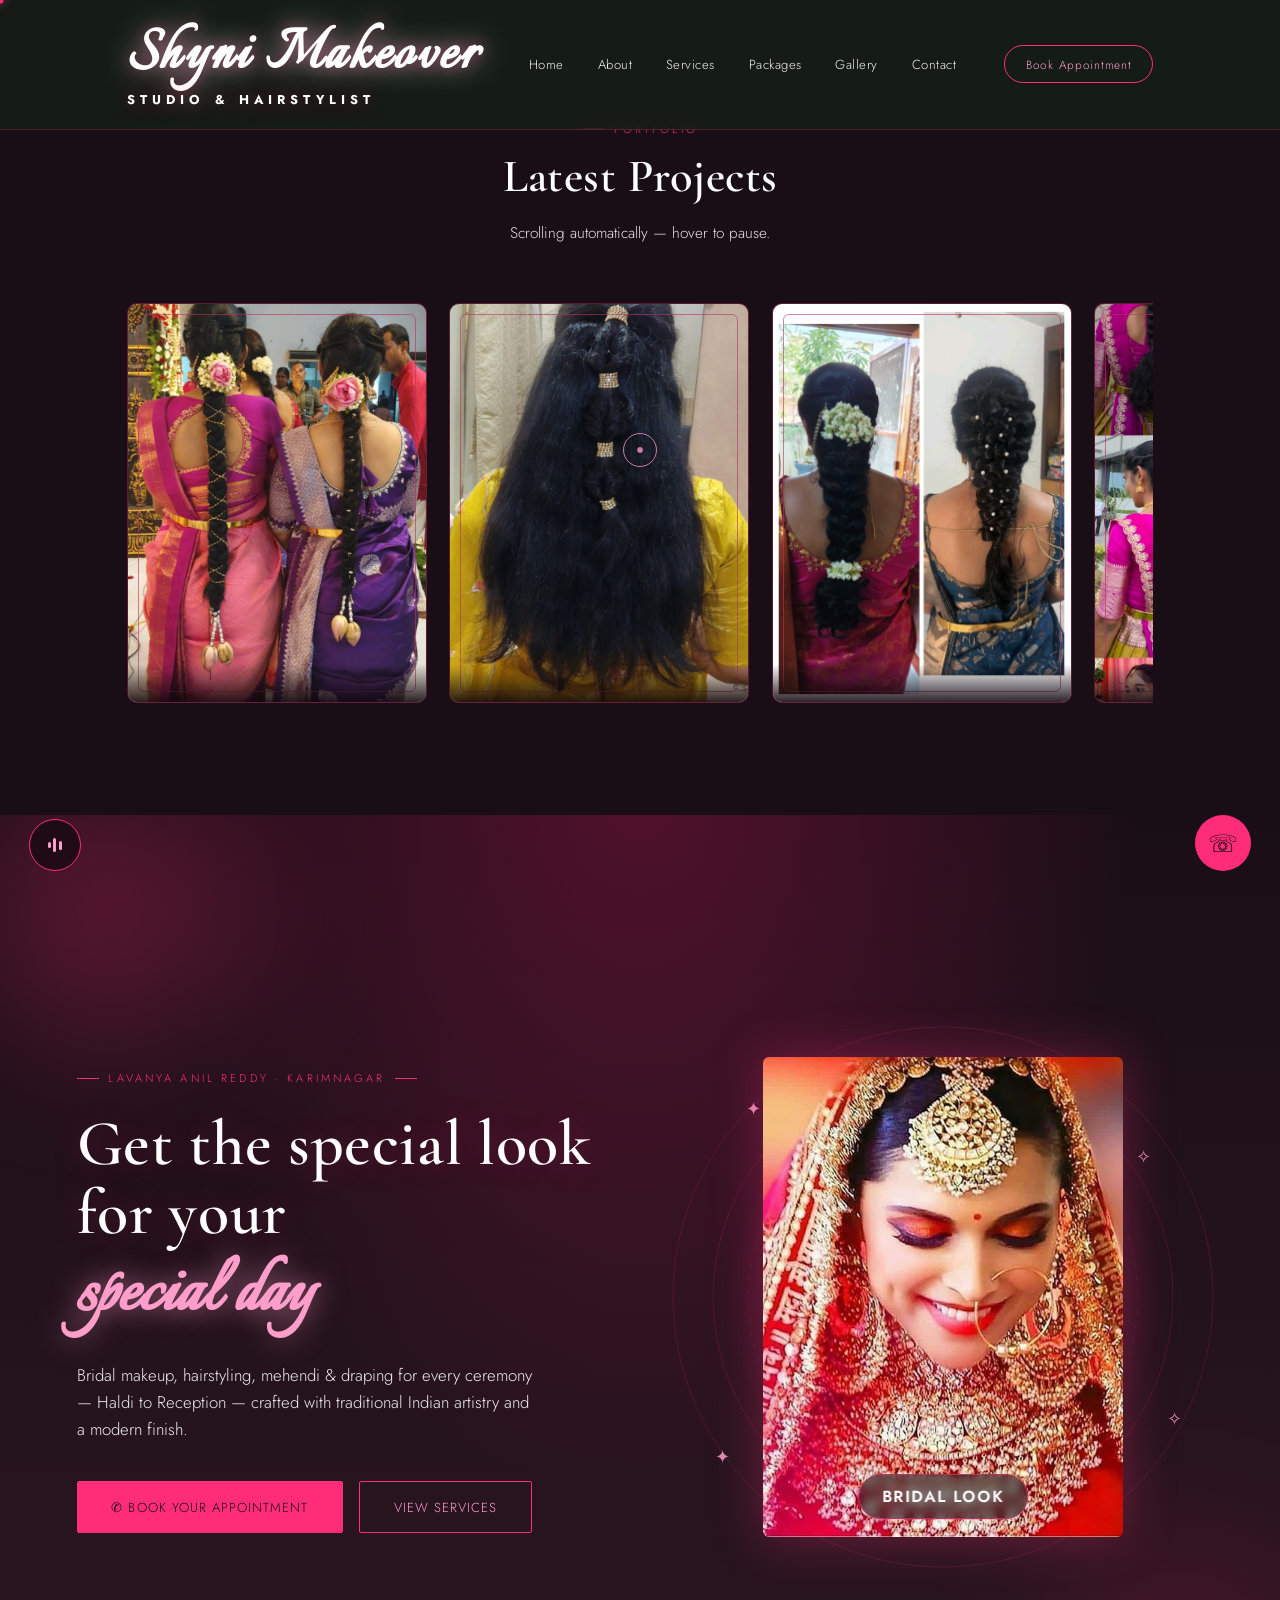
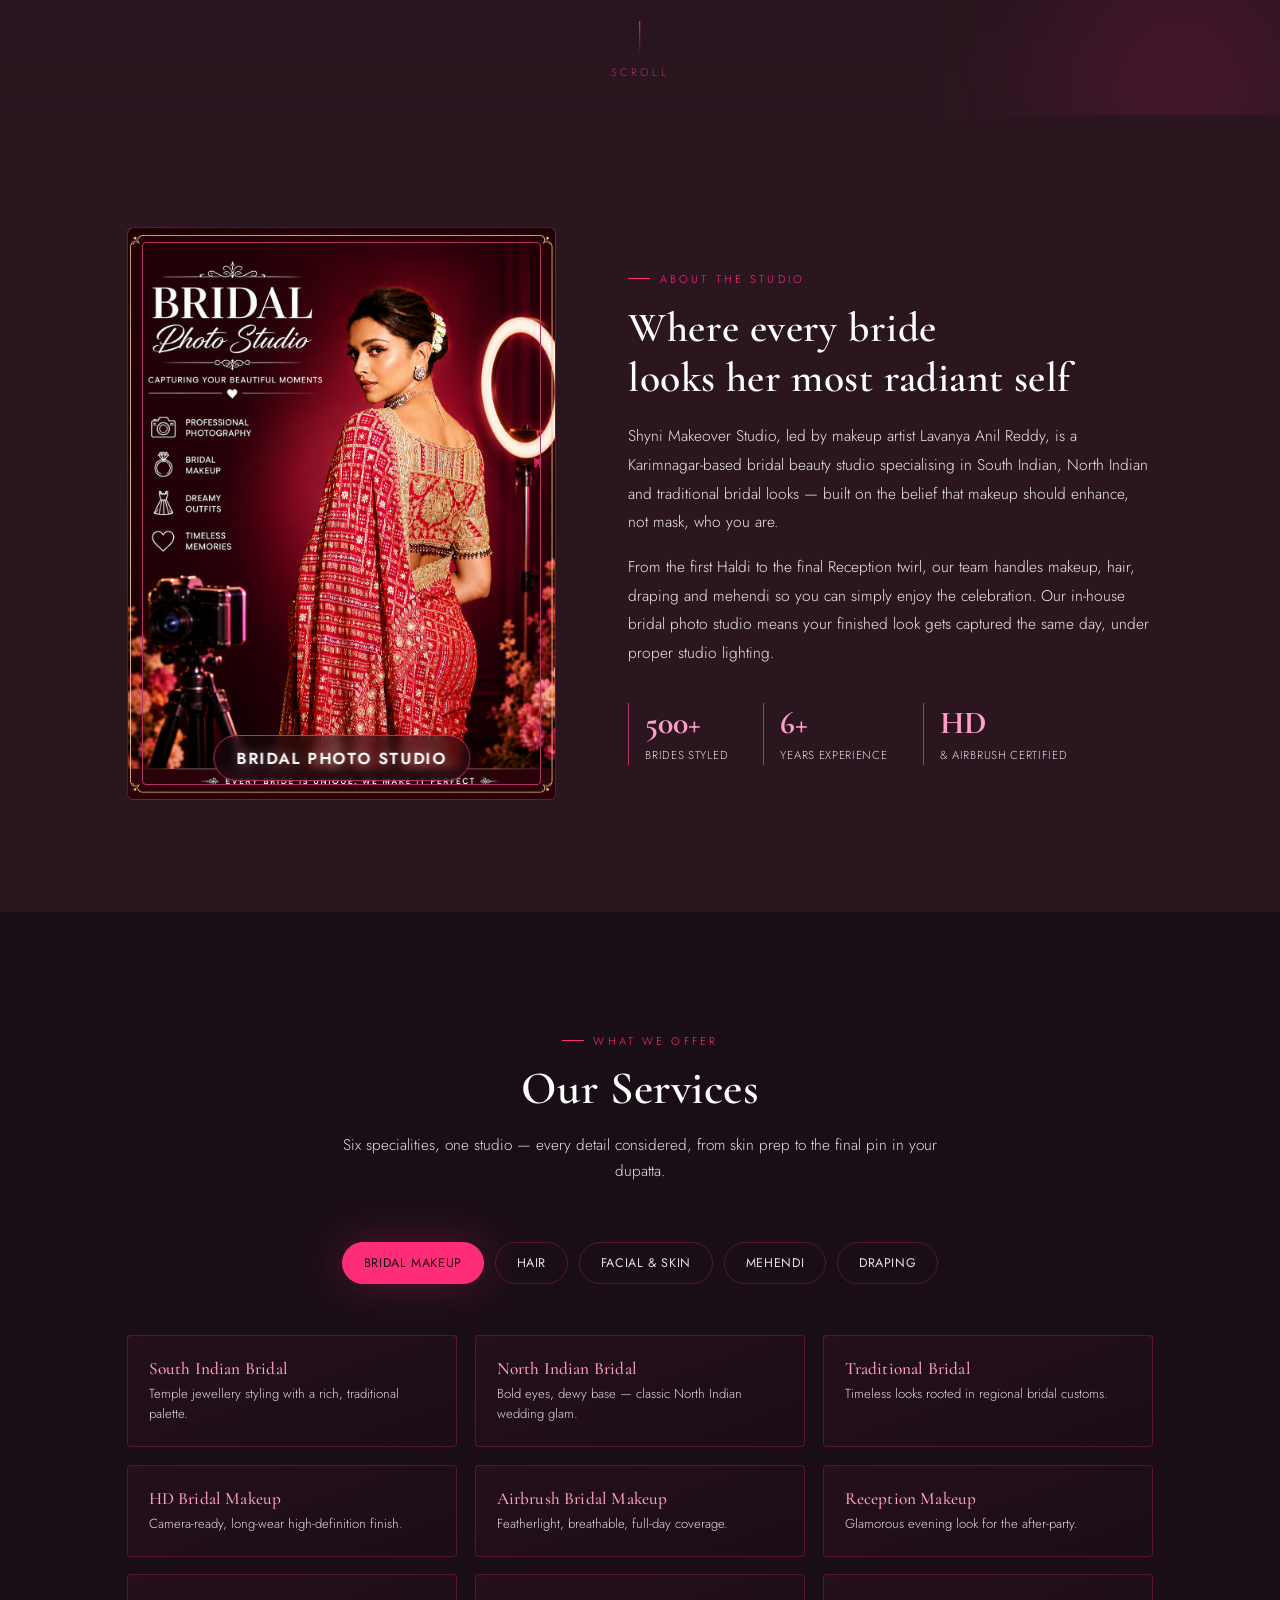
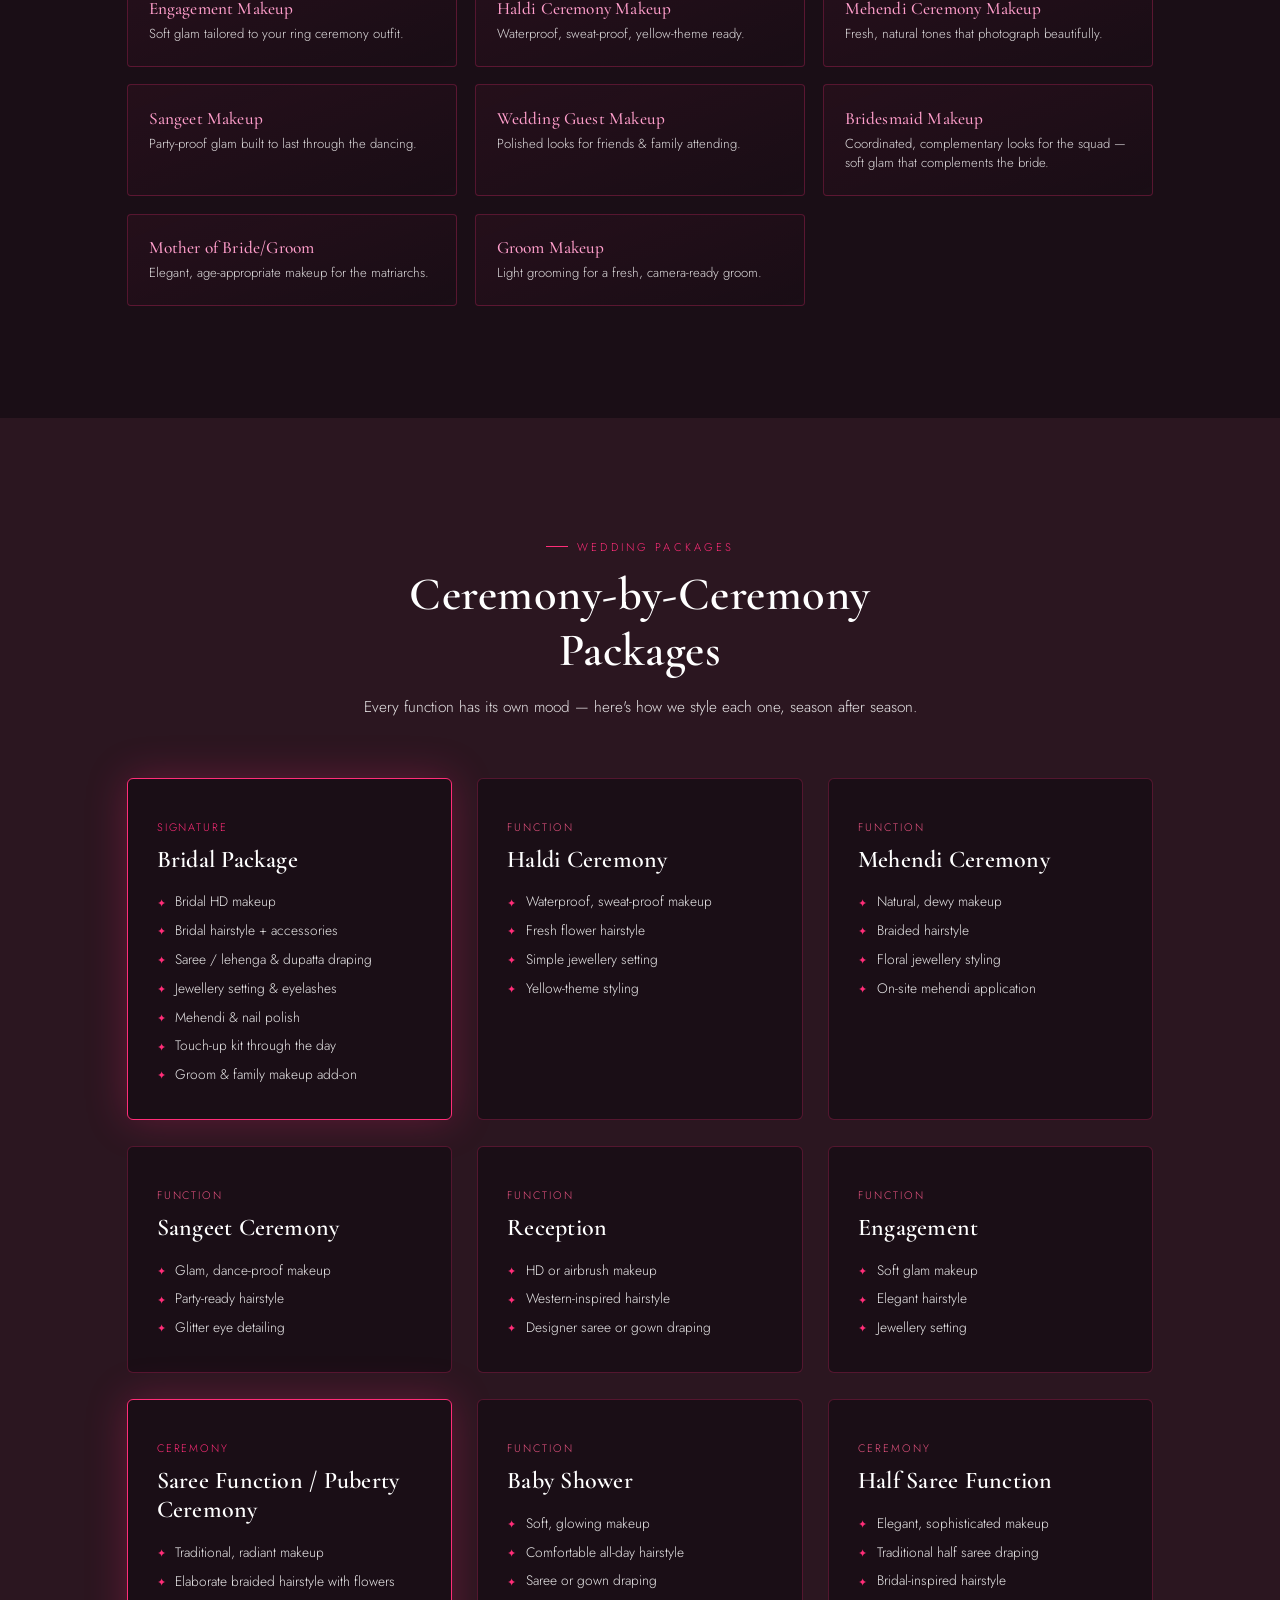
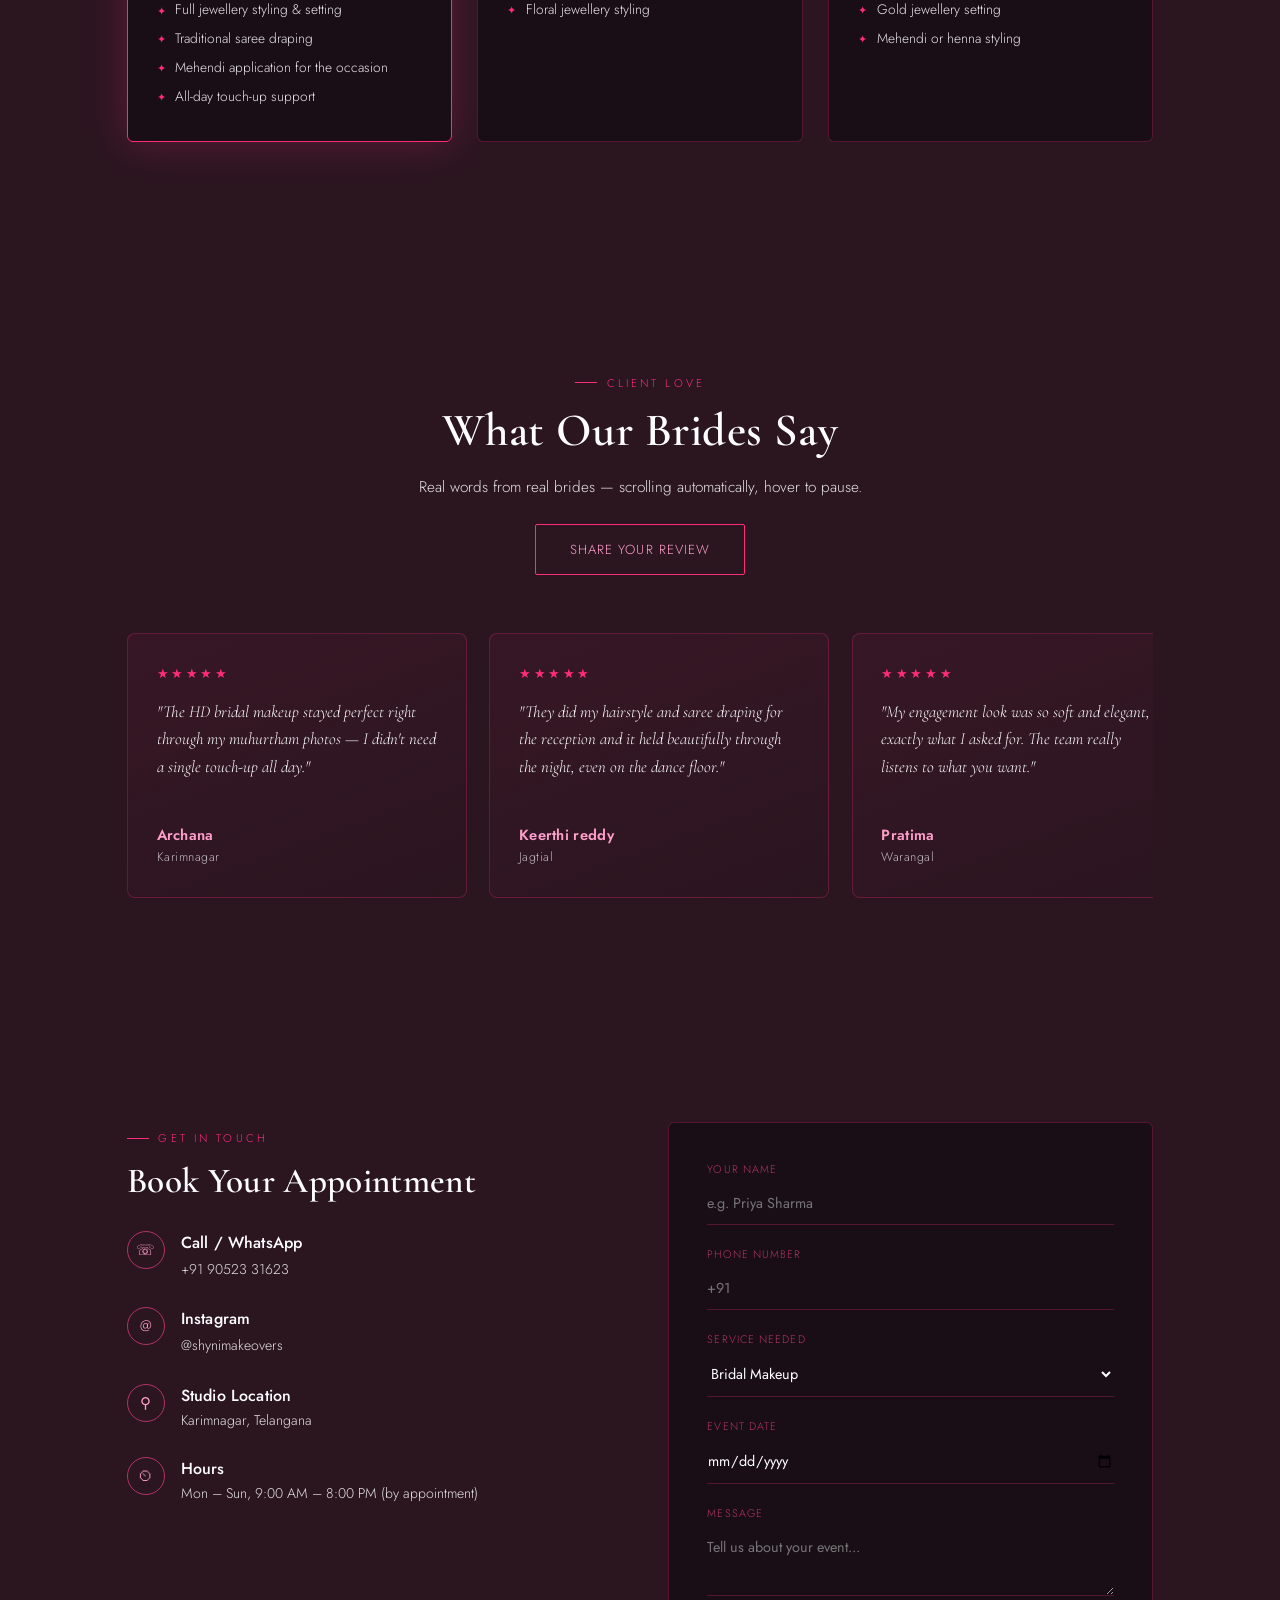
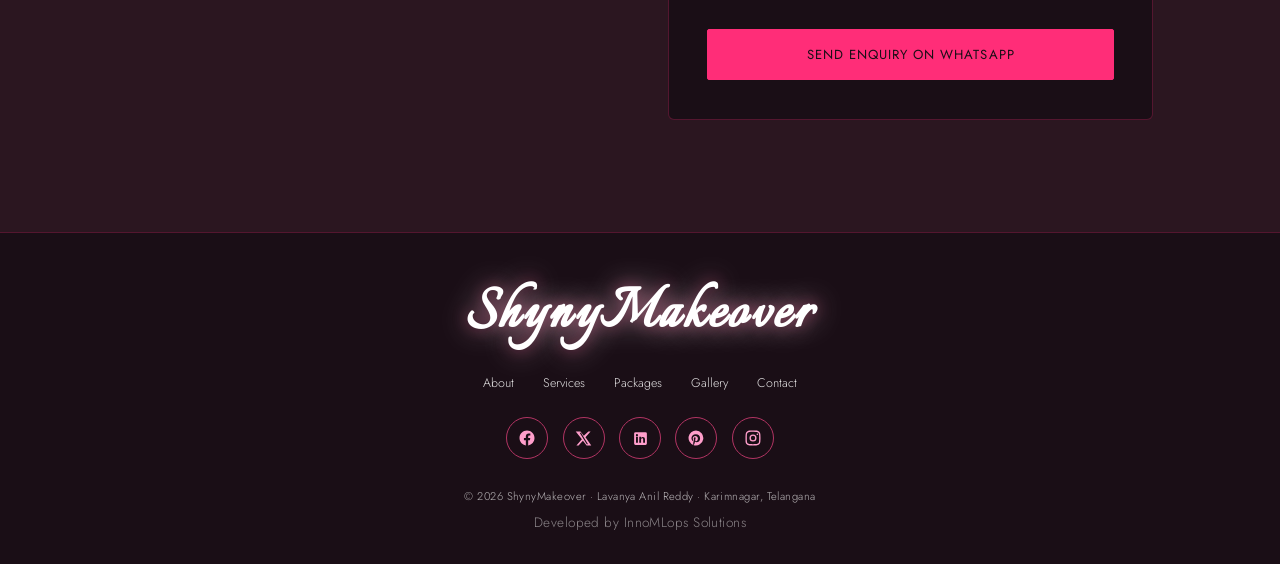
==== commit c01cb9b5: "Simplify review loading - add ID to track, improve insertion logic" ====
--- a/index.html
+++ b/index.html
@@ -339,7 +339,7 @@
     </div>
 
     <div class="testi-marquee">
-      <div class="testi-track">
+      <div class="testi-track" id="testiTrack">
         <div class="testi-card"><div class="stars">★★★★★</div><p>"The HD bridal makeup stayed perfect right through my muhurtham photos — I didn't need a single touch-up all day."</p><div class="who"><strong>Archana</strong>Karimnagar</div></div>
         <div class="testi-card"><div class="stars">★★★★★</div><p>"They did my hairstyle and saree draping for the reception and it held beautifully through the night, even on the dance floor."</p><div class="who"><strong>Keerthi reddy</strong>Jagtial</div></div>
         <div class="testi-card"><div class="stars">★★★★★</div><p>"My engagement look was so soft and elegant, exactly what I asked for. The team really listens to what you want."</p><div class="who"><strong>Pratima</strong>Warangal</div></div>
@@ -350,6 +350,7 @@
         <div class="testi-card"><div class="stars">★★★★★</div><p>"The team travelled to our function and still gave studio-quality bridal makeup and hairstyling. Highly recommend them."</p><div class="who"><strong>Pratima</strong>Siddipet</div></div>
         <div class="testi-card"><div class="stars">★★★★★</div><p>"My traditional braid with fresh flowers was beautifully done for the wedding — it held perfectly through all the rituals."</p><div class="who"><strong>Archana</strong>Warangal</div></div>
         <div class="testi-card"><div class="stars">★★★★★</div><p>"Professional, punctual and so talented. The bridal draping and jewellery setting were absolutely picture-perfect."</p><div class="who"><strong>Keerthi reddy</strong>Nizamabad</div></div>
+        <!-- NEW REVIEWS WILL BE INSERTED HERE -->
         <!-- duplicated set for a seamless infinite scroll -->
         <div class="testi-card" aria-hidden="true"><div class="stars">★★★★★</div><p>"The HD bridal makeup stayed perfect right through my muhurtham photos — I didn't need a single touch-up all day."</p><div class="who"><strong>Archana</strong>Karimnagar</div></div>
         <div class="testi-card" aria-hidden="true"><div class="stars">★★★★★</div><p>"They did my hairstyle and saree draping for the reception and it held beautifully through the night, even on the dance floor."</p><div class="who"><strong>Keerthi reddy</strong>Jagtial</div></div>
--- a/style.css
+++ b/style.css
@@ -466,6 +466,24 @@
     animation:marquee-scroll 46s linear infinite;
     animation-play-state: running;
   }
+
+  @keyframes marquee-scroll {
+    0% {
+      transform: translateX(0);
+    }
+    100% {
+      transform: translateX(calc(-50%));
+    }
+  }
+
+  @-webkit-keyframes marquee-scroll {
+    0% {
+      -webkit-transform: translateX(0);
+    }
+    100% {
+      -webkit-transform: translateX(calc(-50%));
+    }
+  }
   
   .testi-marquee:hover .testi-track{
     animation-play-state:paused;
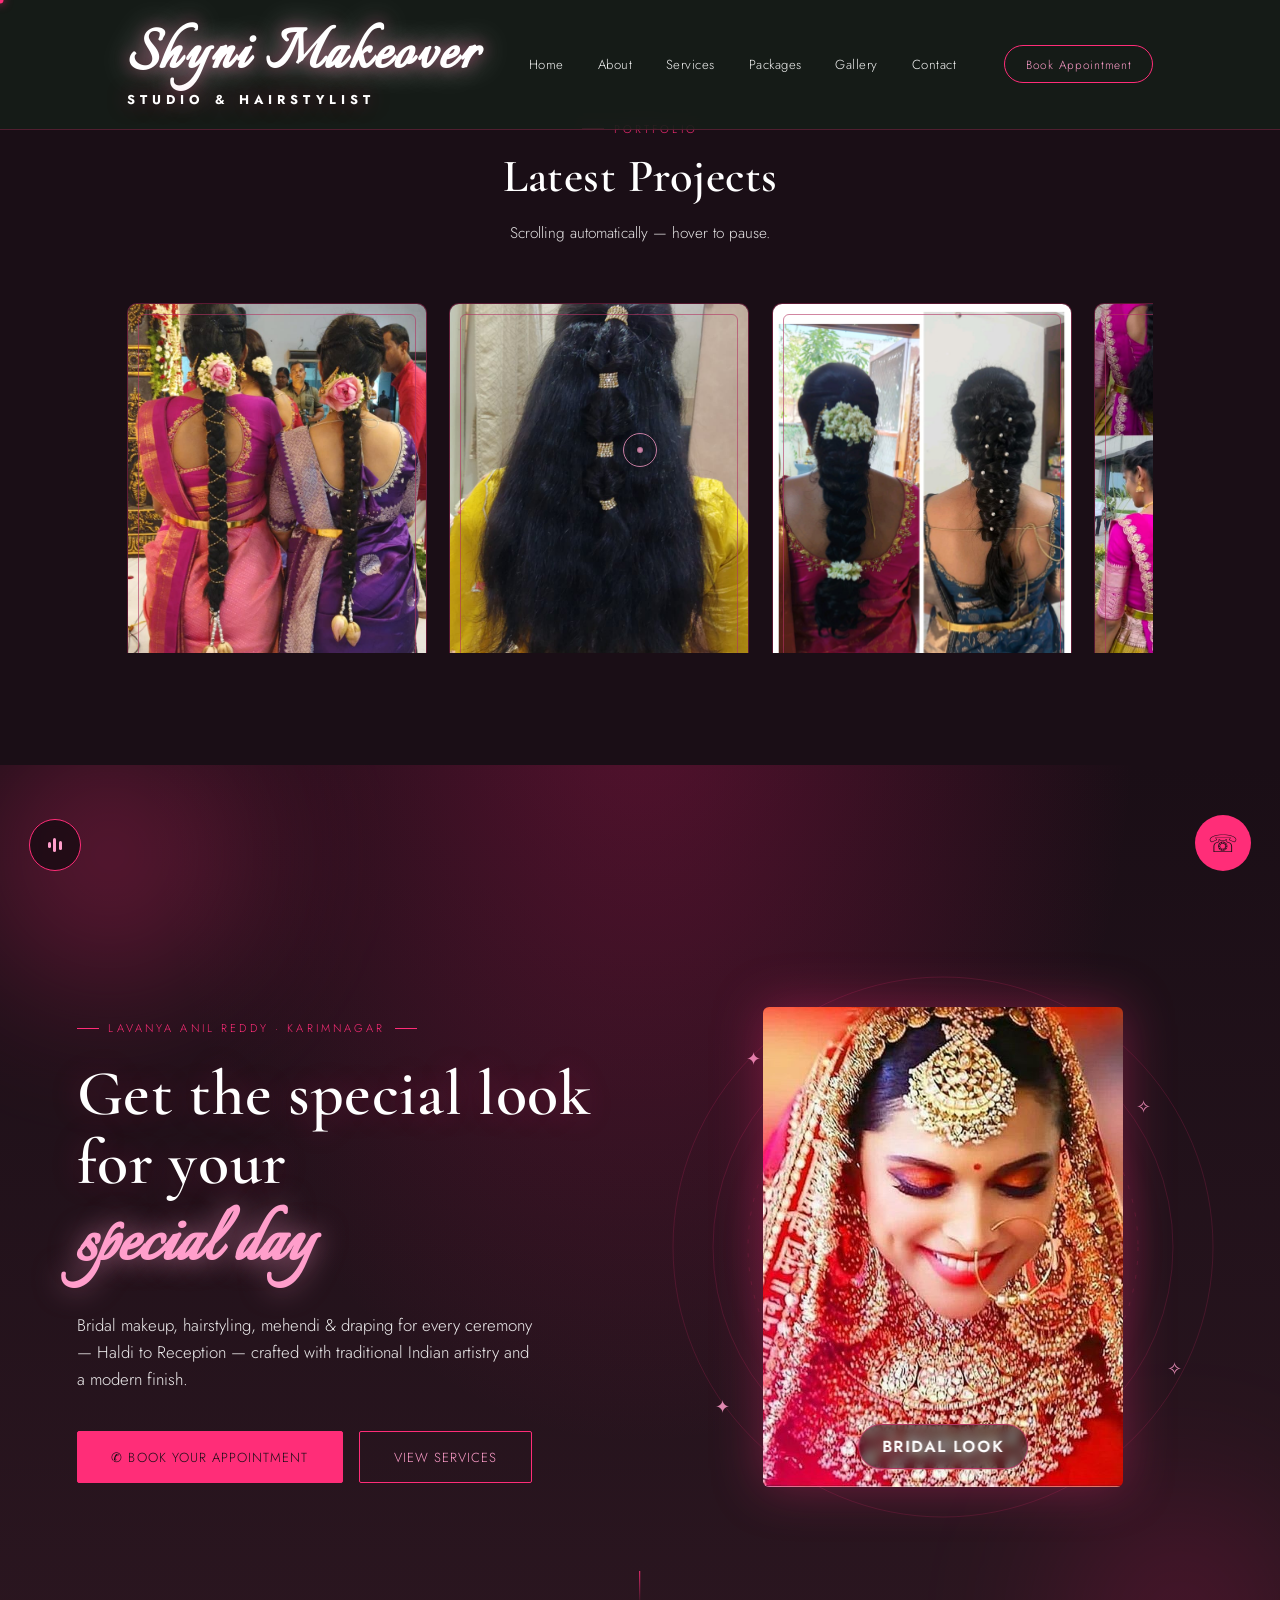
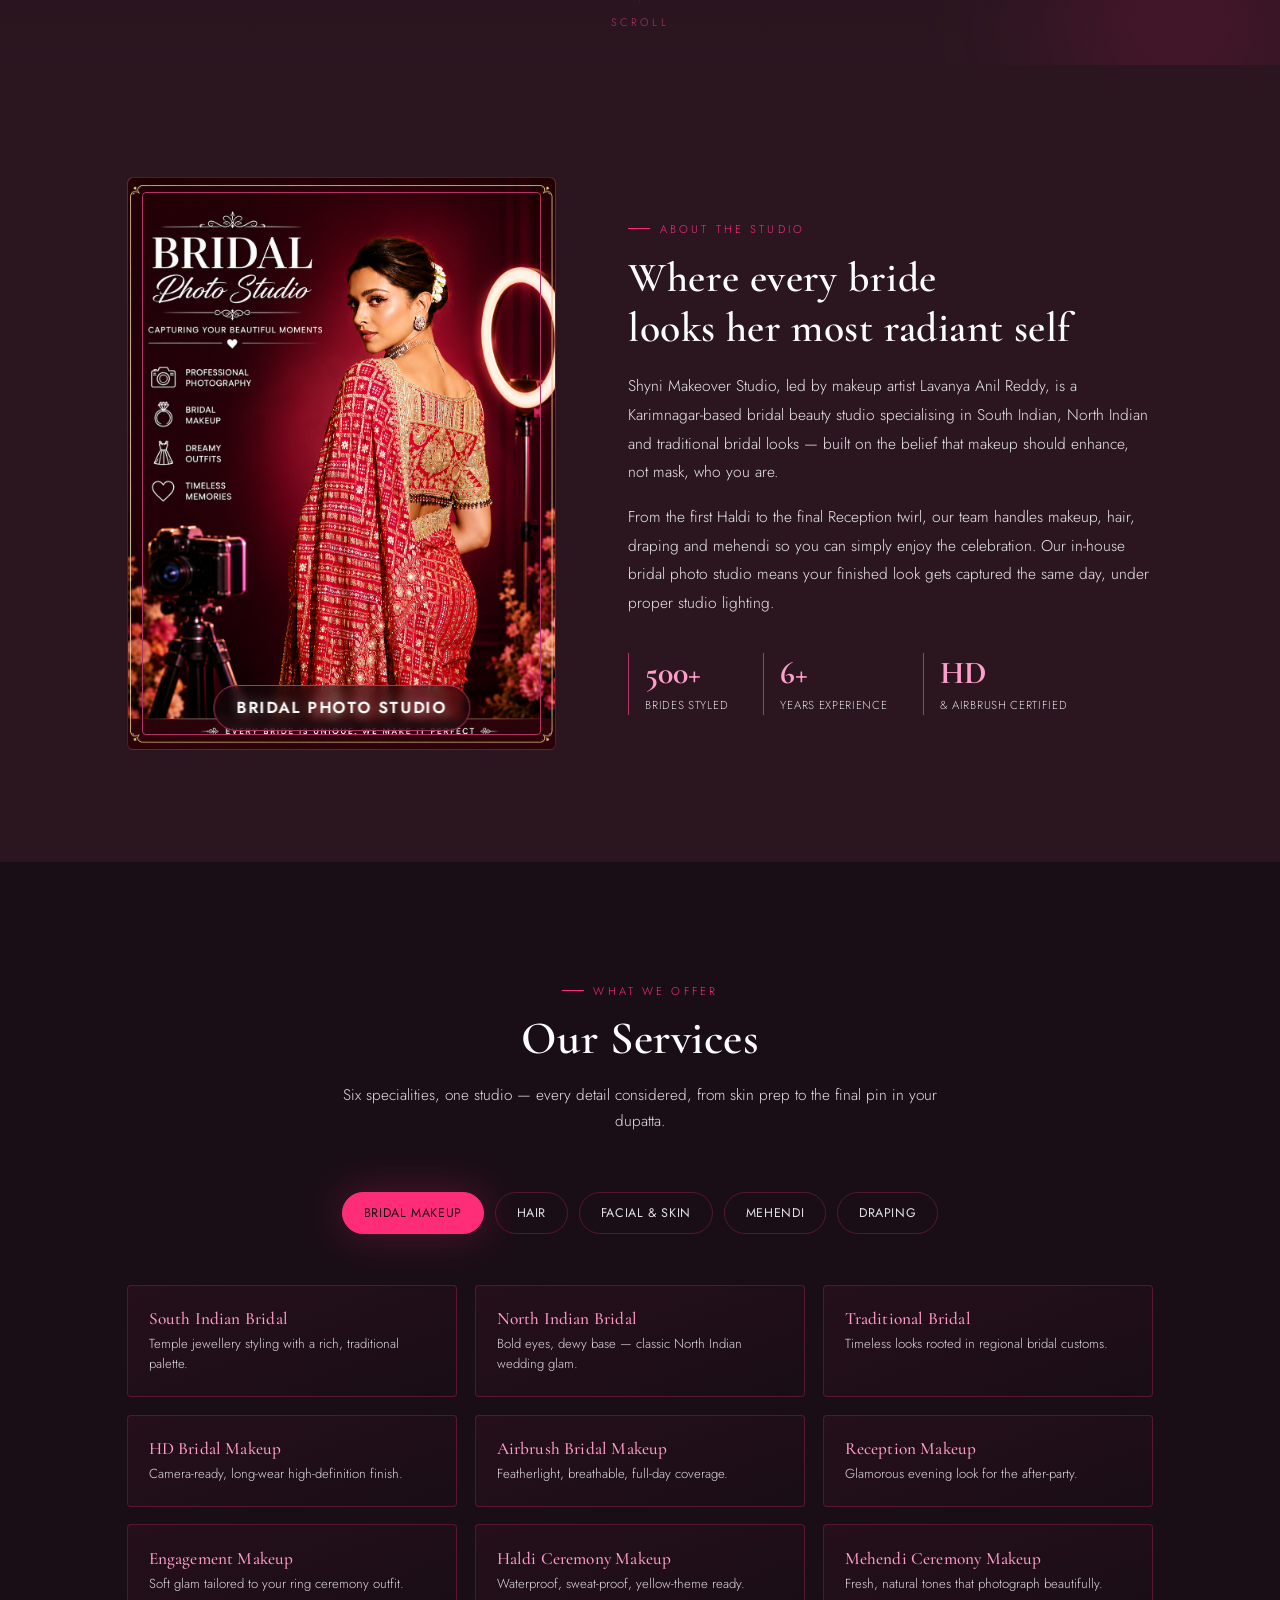
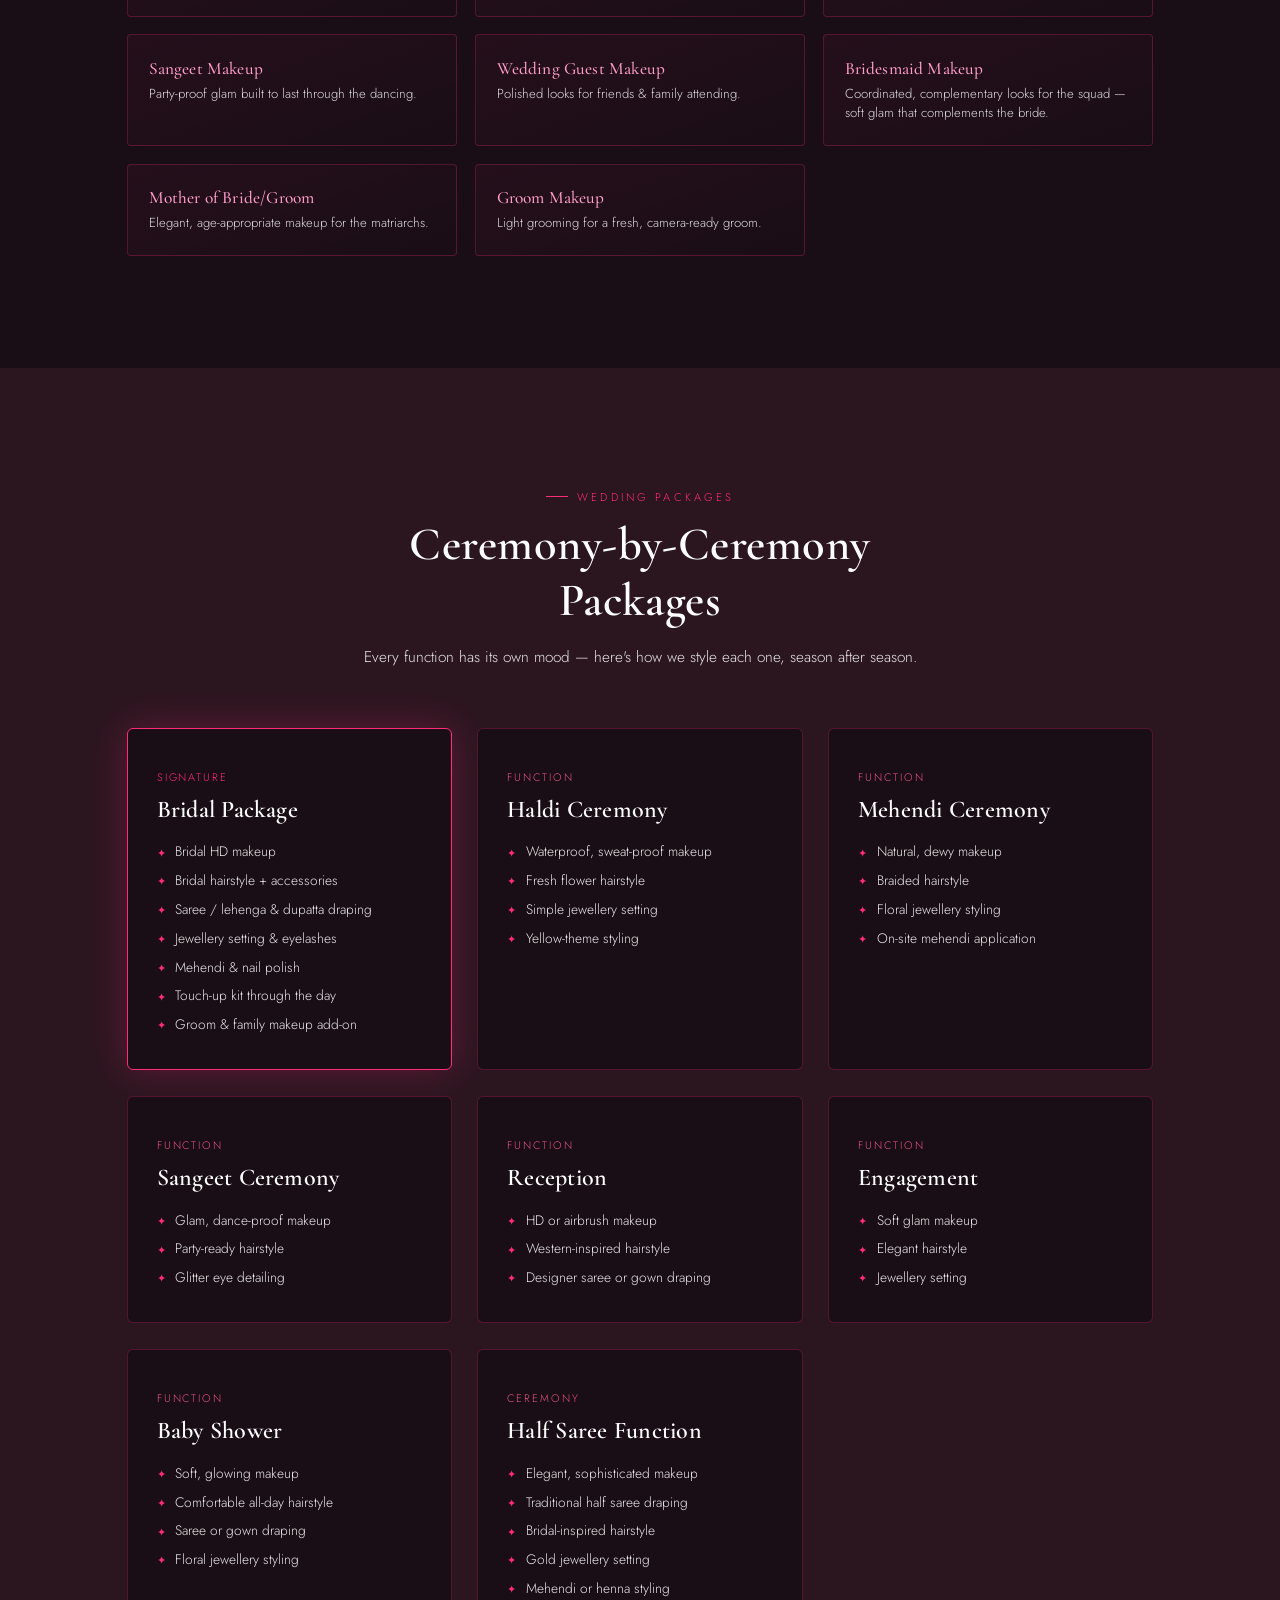
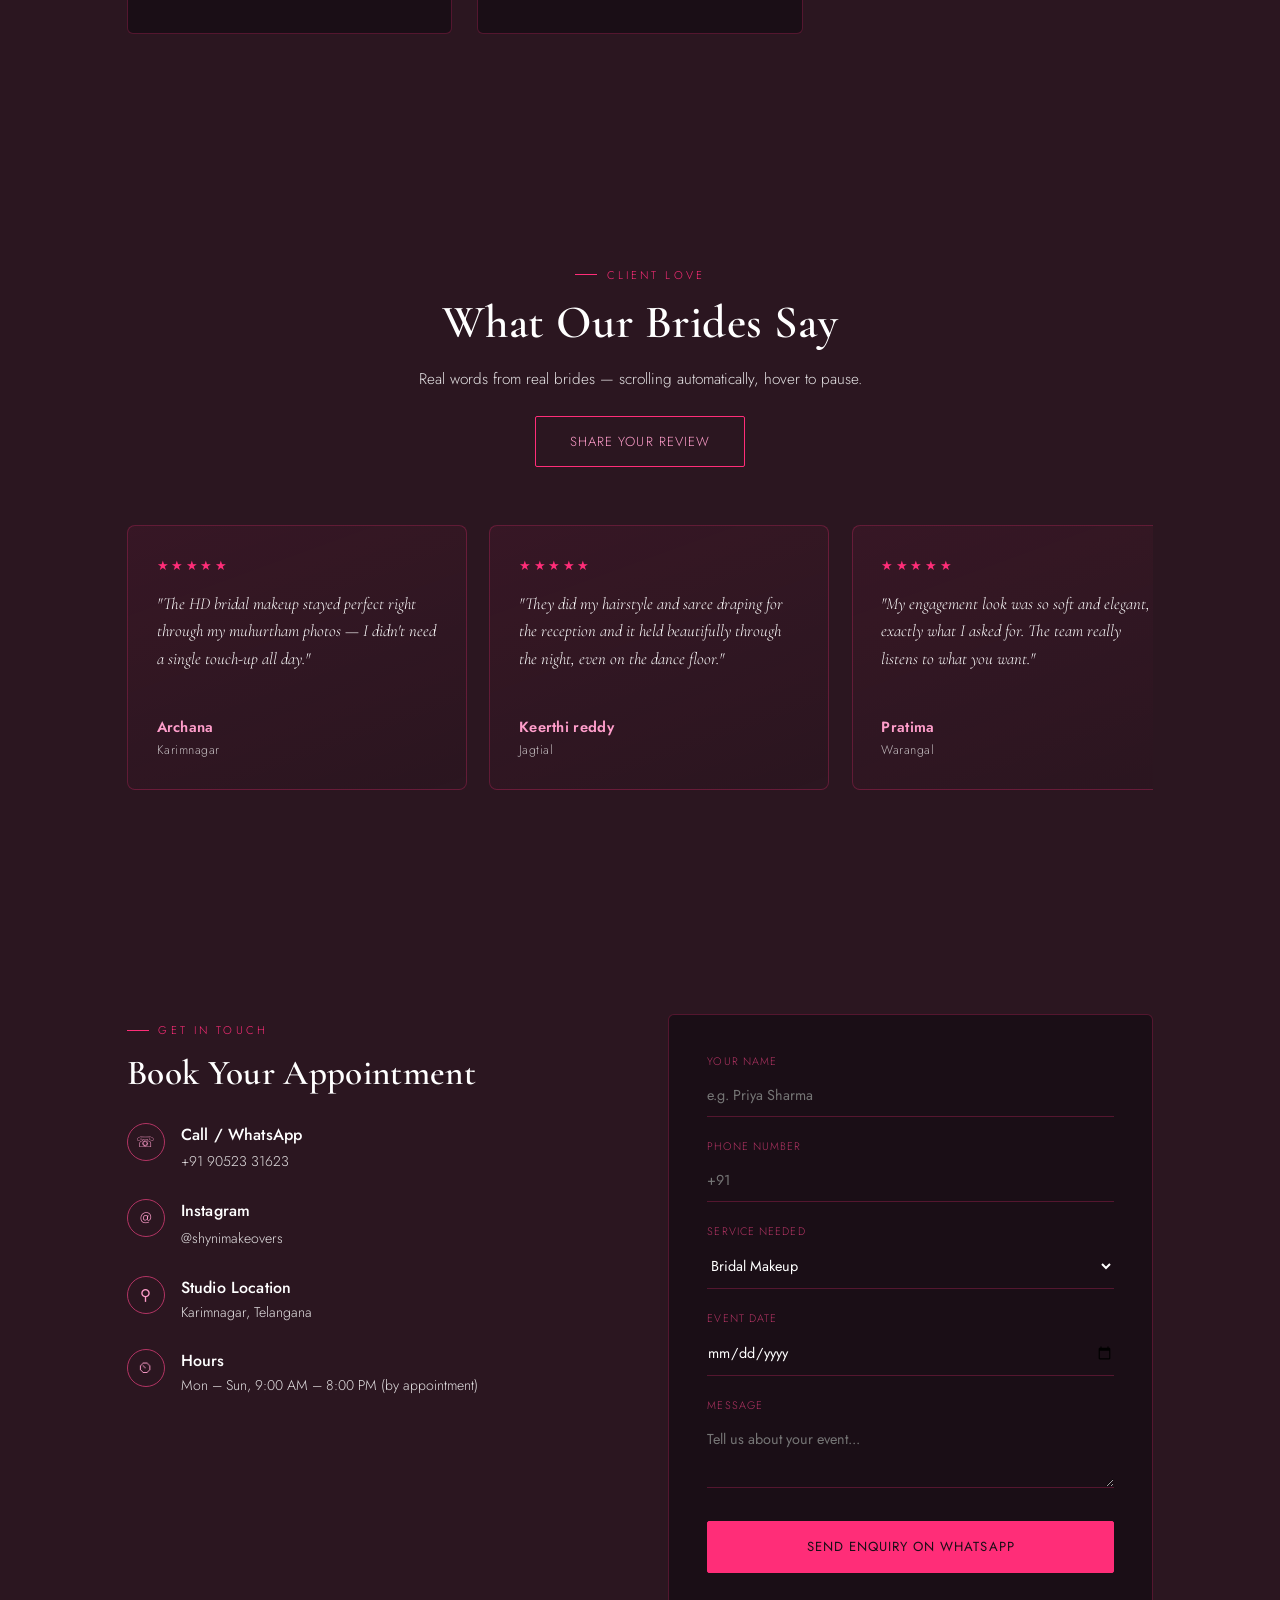
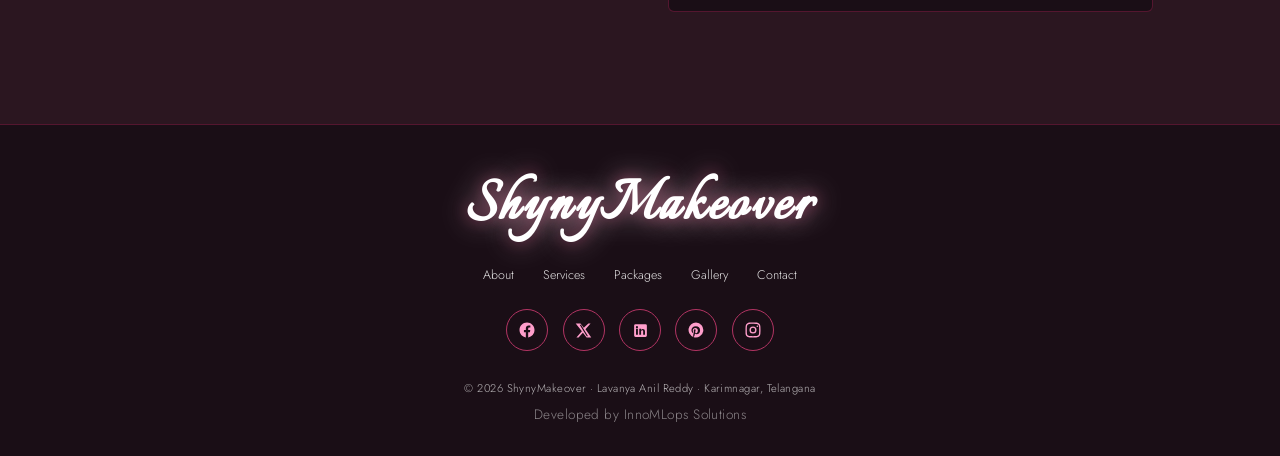
==== commit 76aaa729: "Fix gallery visibility by adding height and remove Puberty Ceremony package" ====
--- a/index.html
+++ b/index.html
@@ -289,18 +289,6 @@
           <li>Soft glam makeup</li>
           <li>Elegant hairstyle</li>
           <li>Jewellery setting</li>
-        </ul>
-      </div>
-      <div class="pkg-card featured">
-        <span class="pkg-tag">Ceremony</span>
-        <h3>Saree Function / Puberty Ceremony</h3>
-        <ul>
-          <li>Traditional, radiant makeup</li>
-          <li>Elaborate braided hairstyle with flowers</li>
-          <li>Full jewellery styling & setting</li>
-          <li>Traditional saree draping</li>
-          <li>Mehendi application for the occasion</li>
-          <li>All-day touch-up support</li>
         </ul>
       </div>
       <div class="pkg-card">
--- a/style.css
+++ b/style.css
@@ -344,14 +344,15 @@
     position: relative;
     overflow: hidden;
     width: 100%;
+    height: 350px;
   }
 
   .marquee-track {
     display: flex;
     gap: 1.4rem;
     width: max-content;
-    animation: scroll-left 28s linear infinite;
-    -webkit-animation: scroll-left 28s linear infinite;
+    animation: scroll-left 180s linear infinite;
+    -webkit-animation: scroll-left 180s linear infinite;
   }
 
   @keyframes scroll-left {
@@ -435,8 +436,8 @@
       min-width: 220px;
     }
     .marquee-track {
-      animation: scroll-left 18s linear infinite;
-      -webkit-animation: scroll-left 18s linear infinite;
+      animation: scroll-left 150s linear infinite;
+      -webkit-animation: scroll-left 150s linear infinite;
     }
   }
 
@@ -463,7 +464,7 @@
     display:flex; 
     gap:1.4rem; 
     width:max-content; 
-    animation:marquee-scroll 46s linear infinite;
+    animation:marquee-scroll 200s linear infinite;
     animation-play-state: running;
   }
 
@@ -499,7 +500,7 @@
   .testi-card .who strong{display:block; font-family:'Jost',sans-serif; font-size:0.92rem; font-weight:600; color:var(--gold-light); margin-bottom:0.15rem; letter-spacing:0.02em;}
   @media (max-width:620px){
     .testi-card{flex:0 0 270px;}
-    .testi-track{animation-duration:32s;}
+    .testi-track{animation-duration:160s;}
   }
   @media (prefers-reduced-motion: reduce){
     .testi-track{animation:none;}
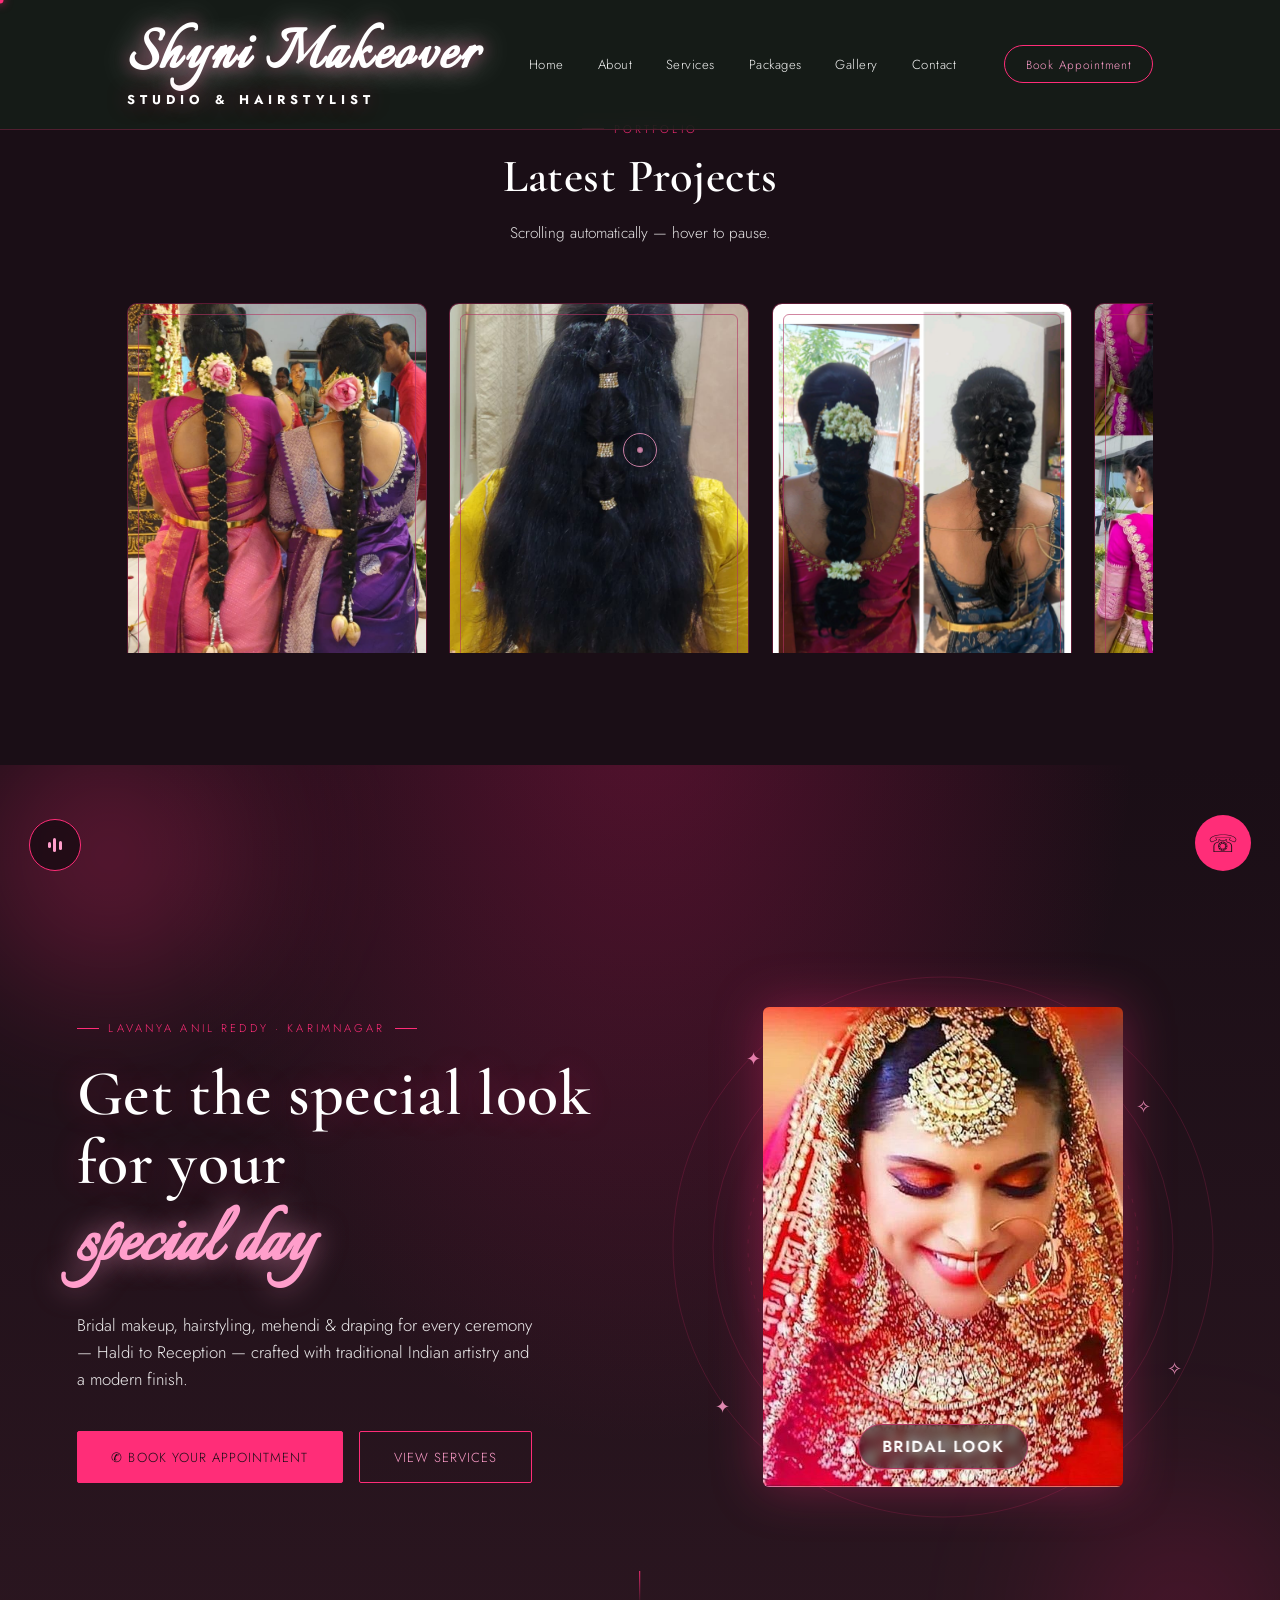
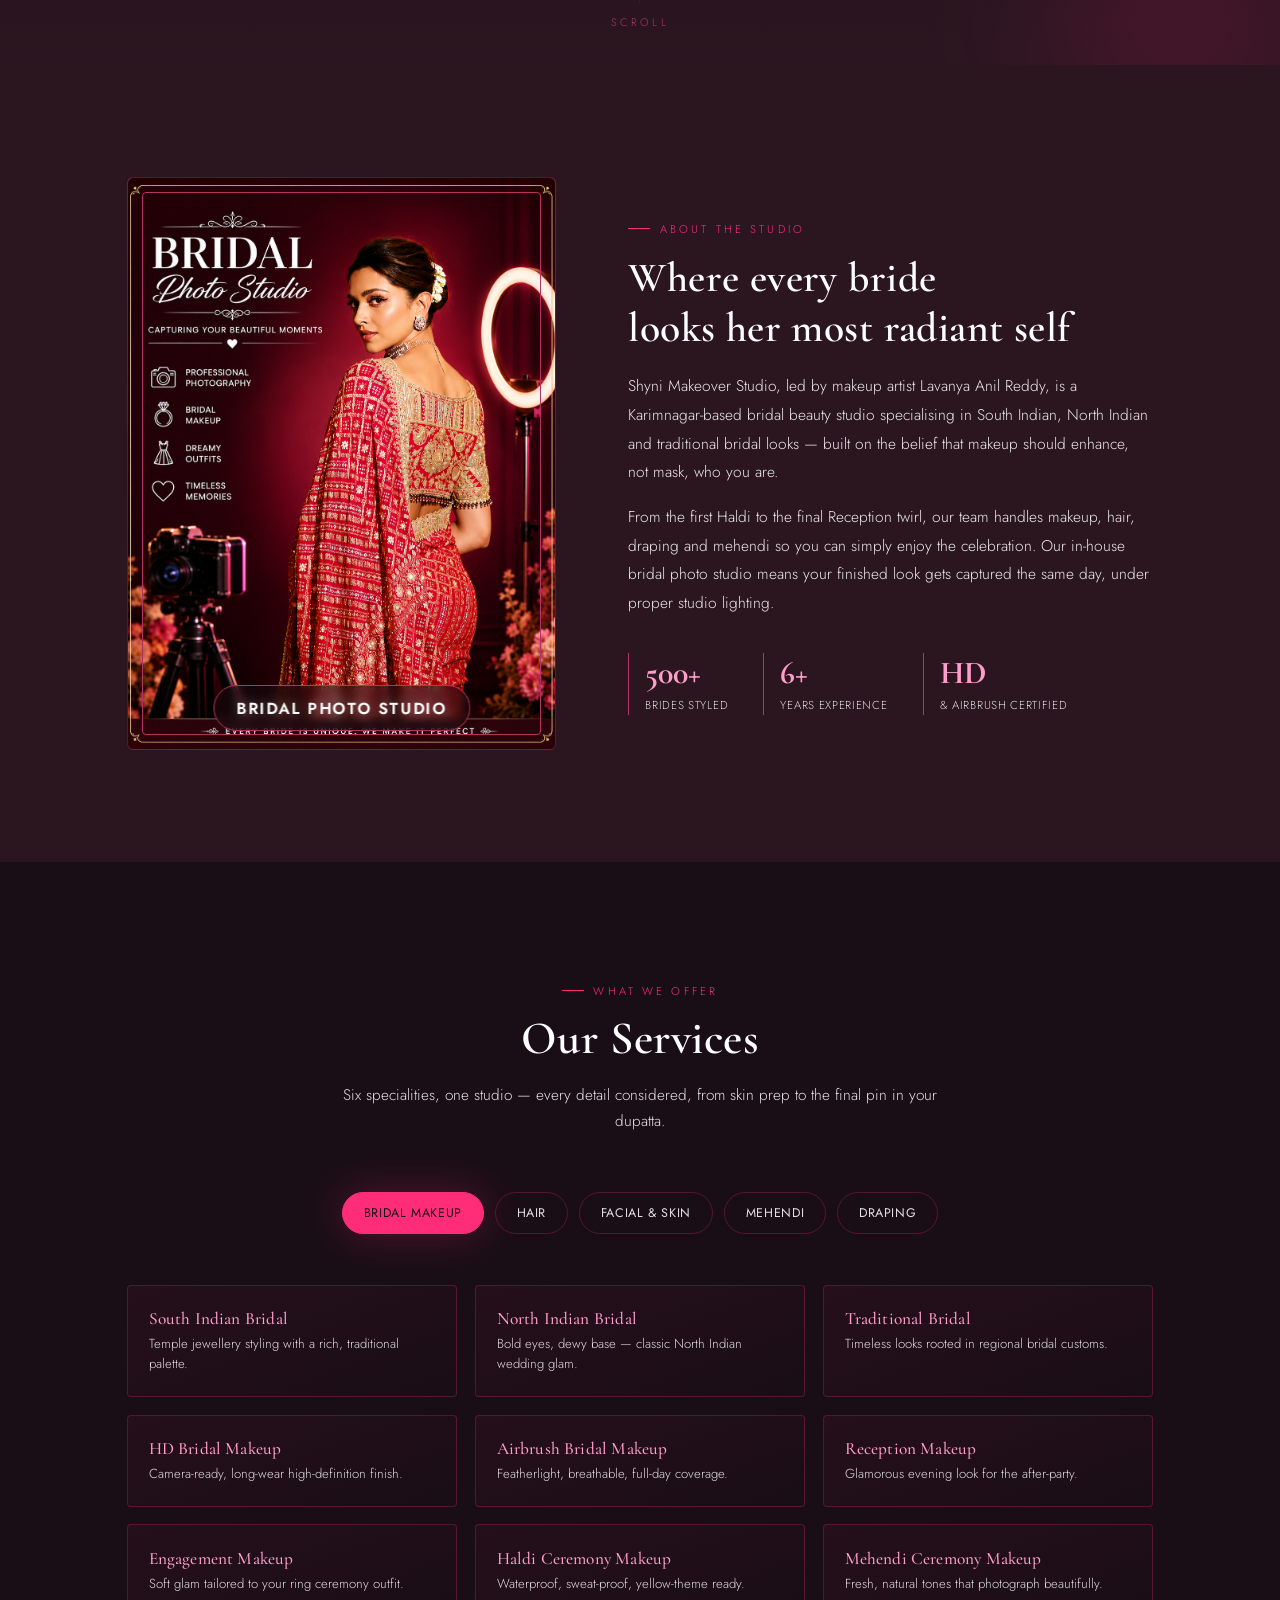
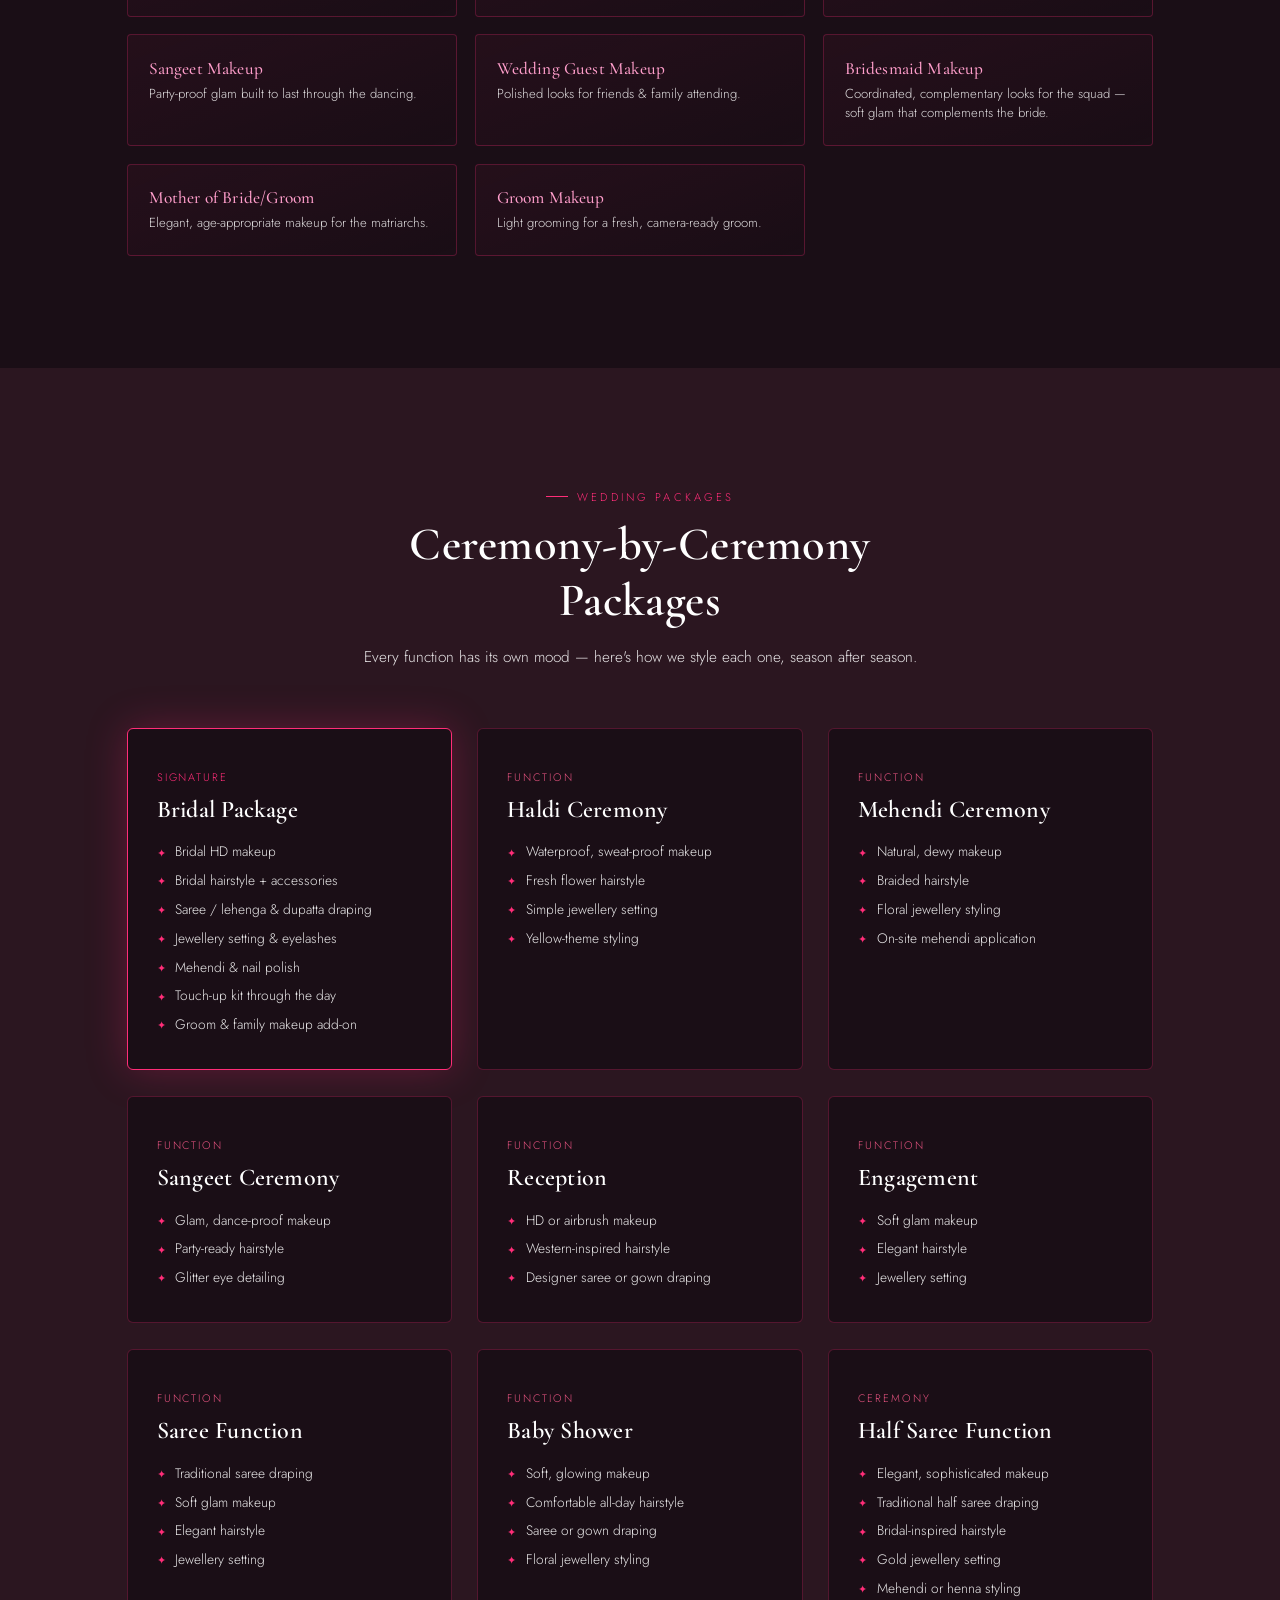
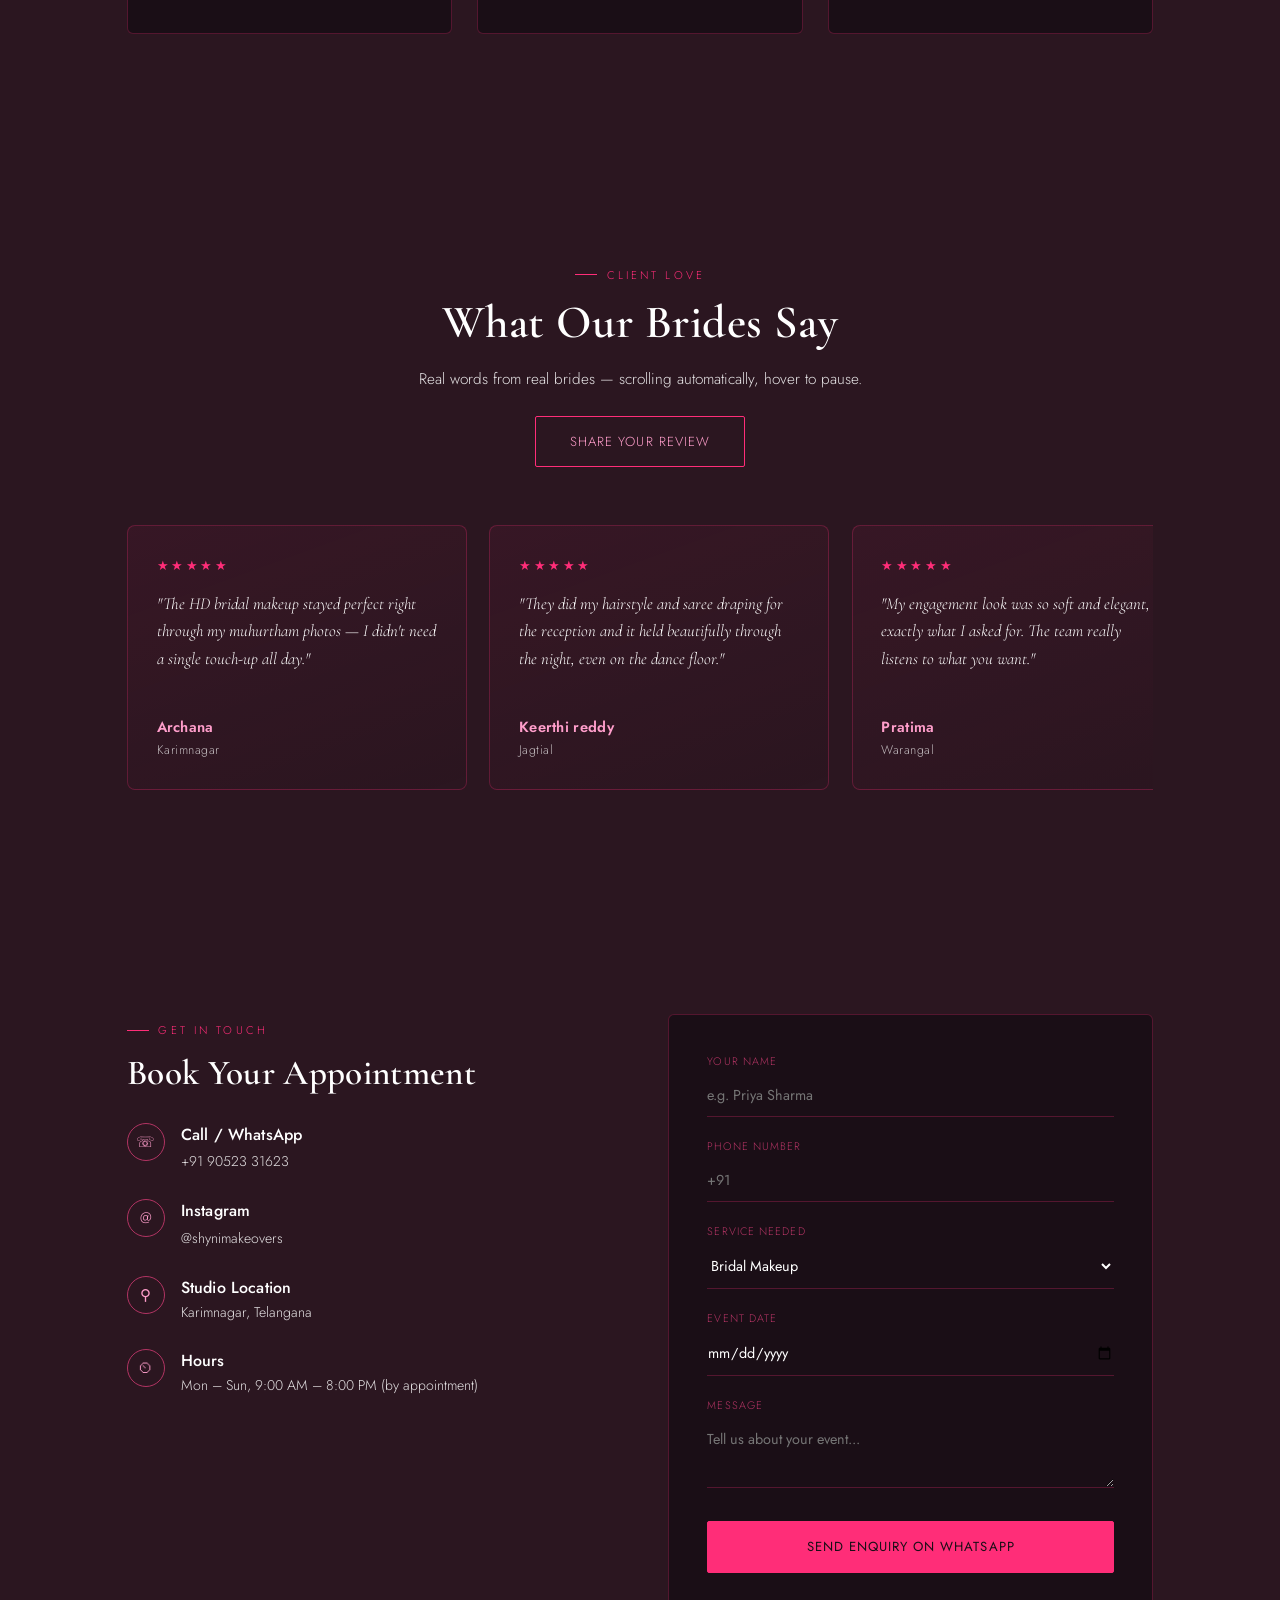
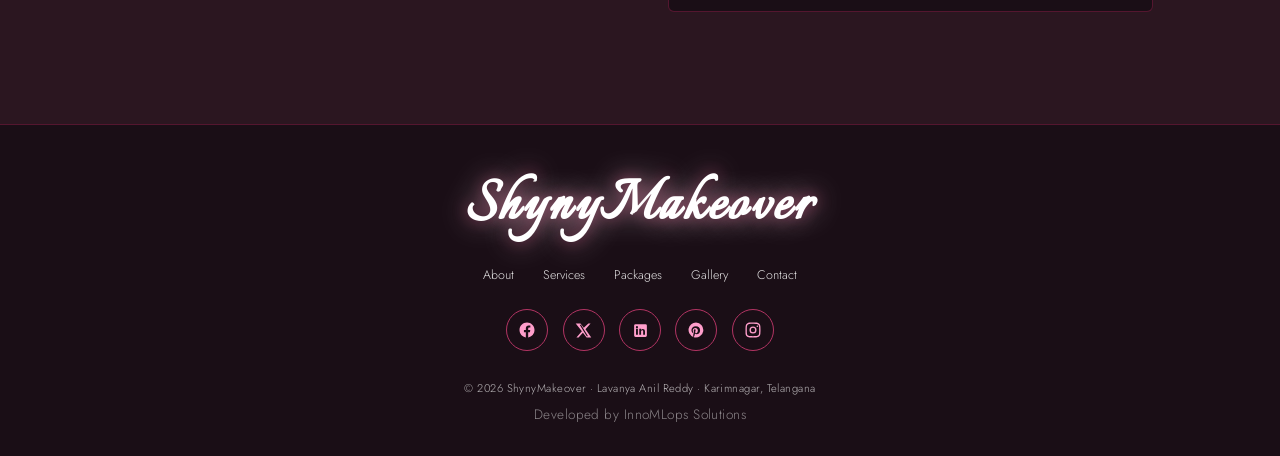
==== commit d76bdac6: "Add back Saree Function package - remove only Puberty Ceremony word" ====
--- a/index.html
+++ b/index.html
@@ -286,6 +286,16 @@
         <span class="pkg-tag">Function</span>
         <h3>Engagement</h3>
         <ul>
+          <li>Soft glam makeup</li>
+          <li>Elegant hairstyle</li>
+          <li>Jewellery setting</li>
+        </ul>
+      </div>
+      <div class="pkg-card">
+        <span class="pkg-tag">Function</span>
+        <h3>Saree Function</h3>
+        <ul>
+          <li>Traditional saree draping</li>
           <li>Soft glam makeup</li>
           <li>Elegant hairstyle</li>
           <li>Jewellery setting</li>
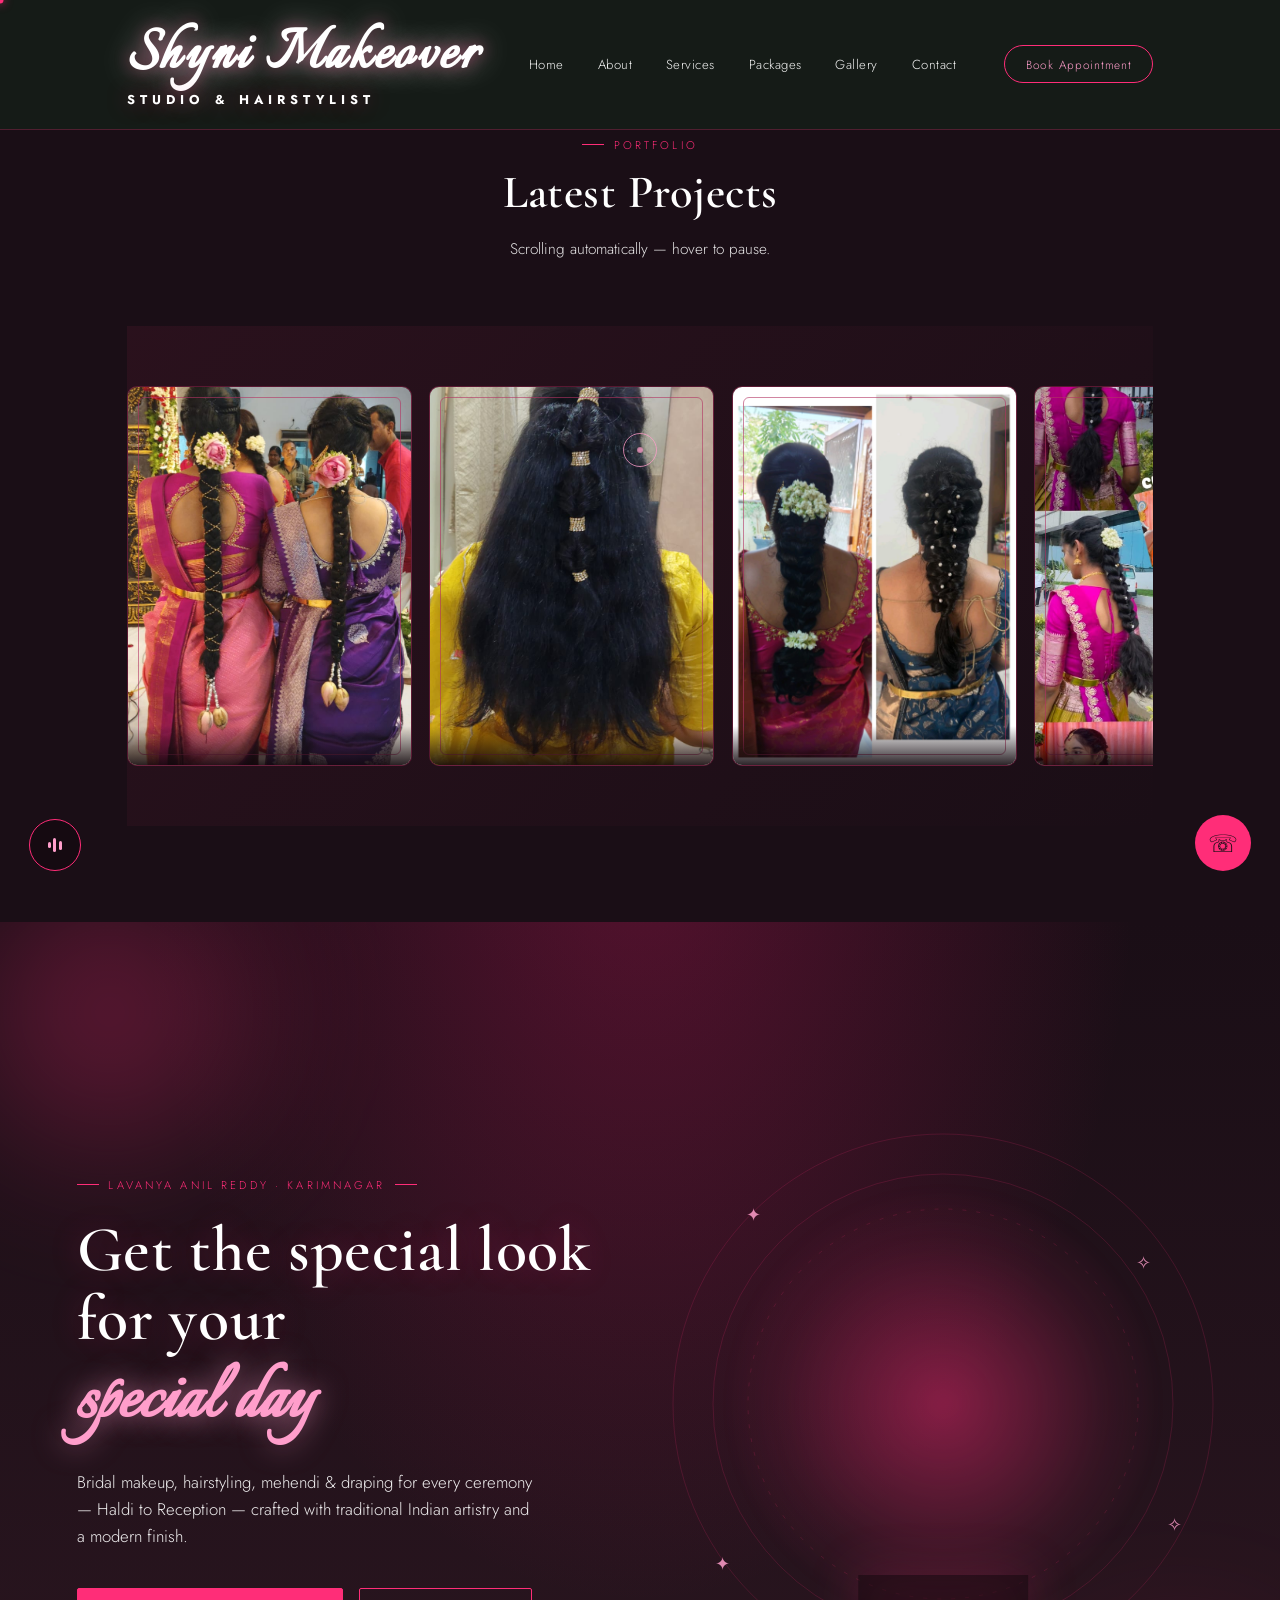
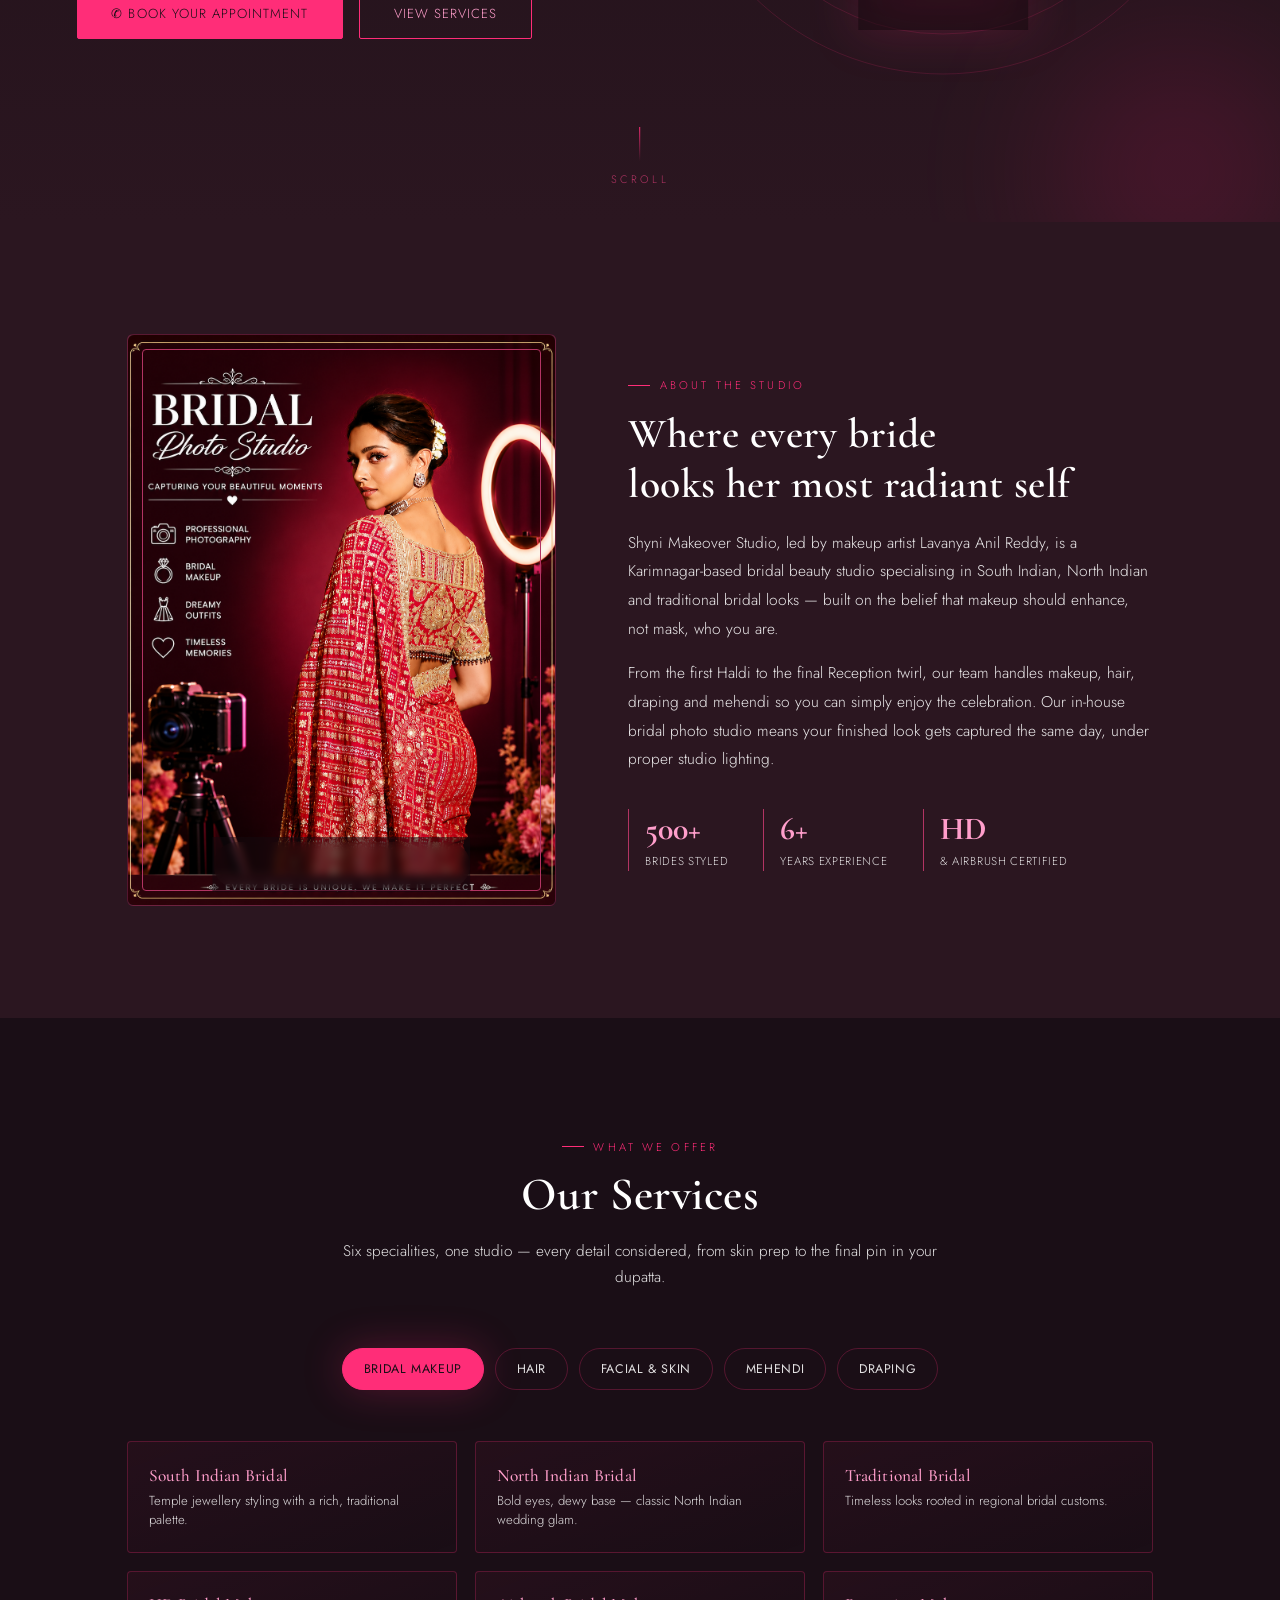
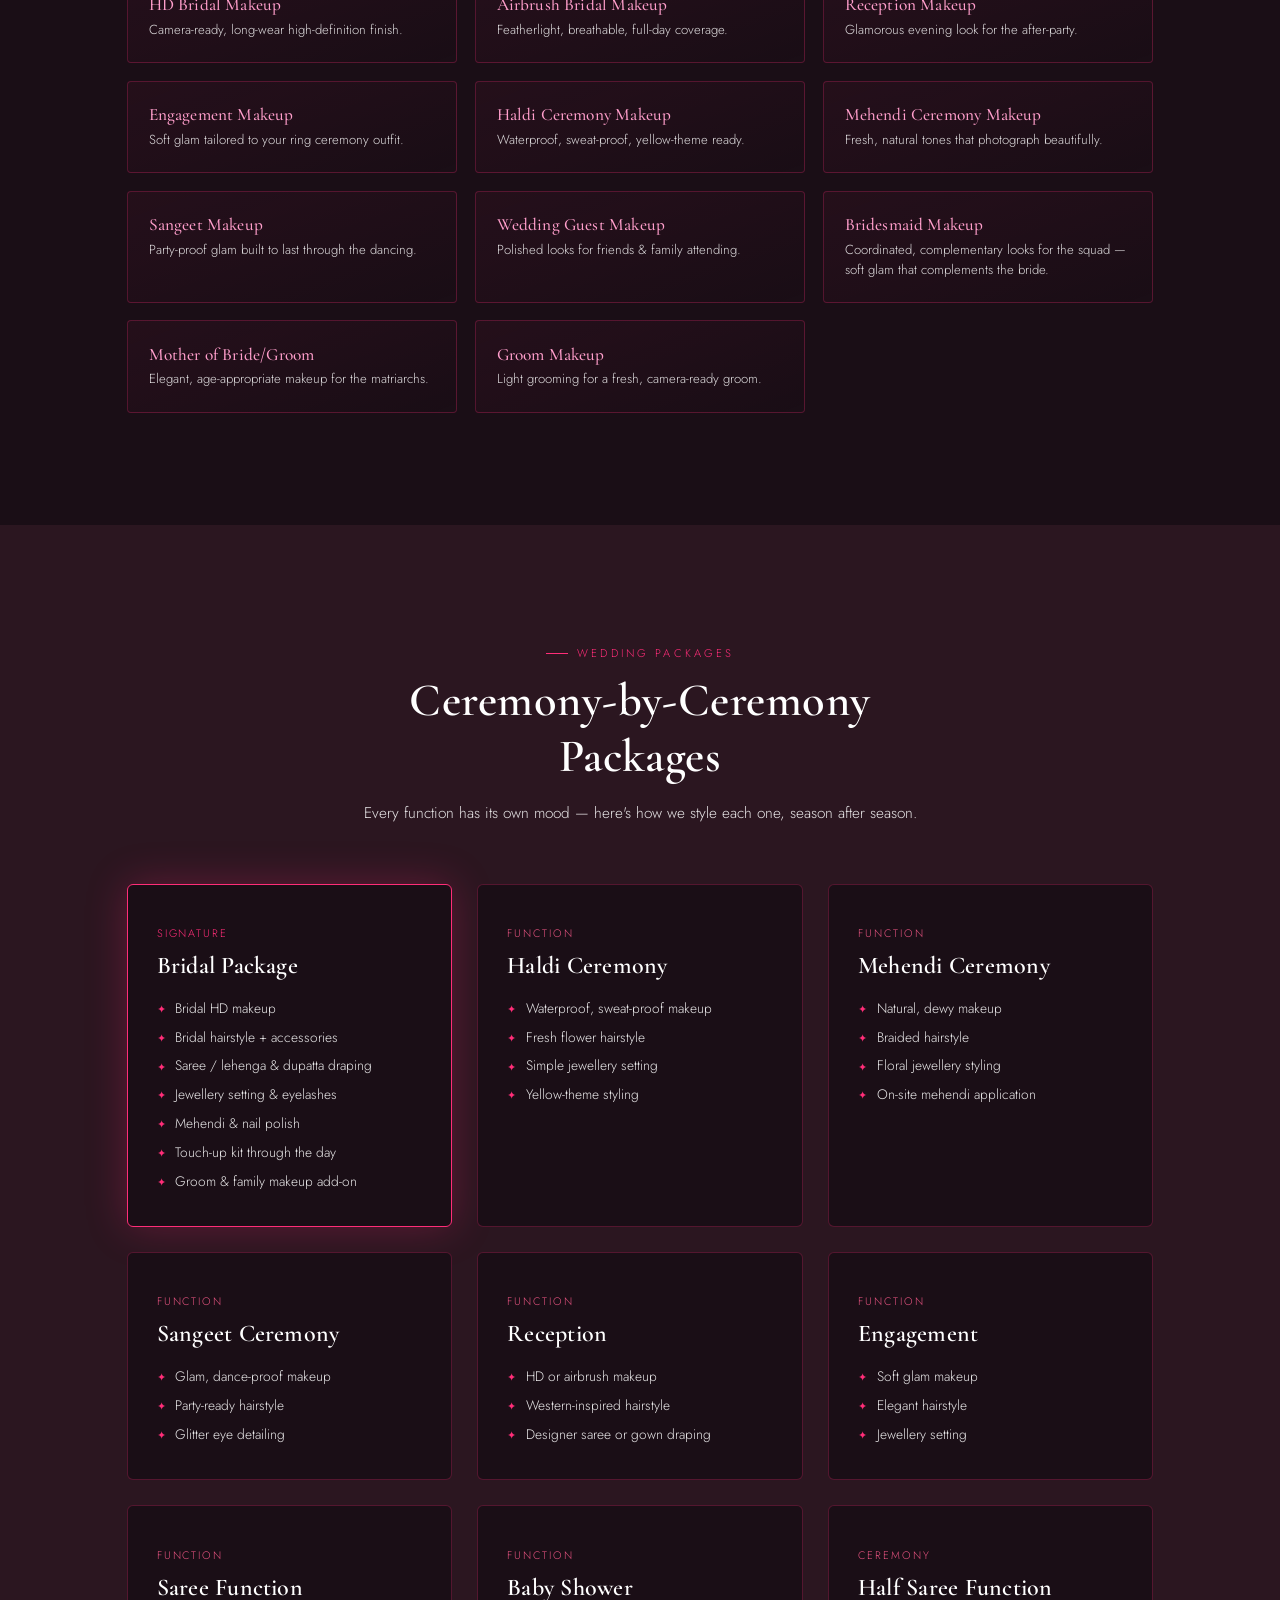
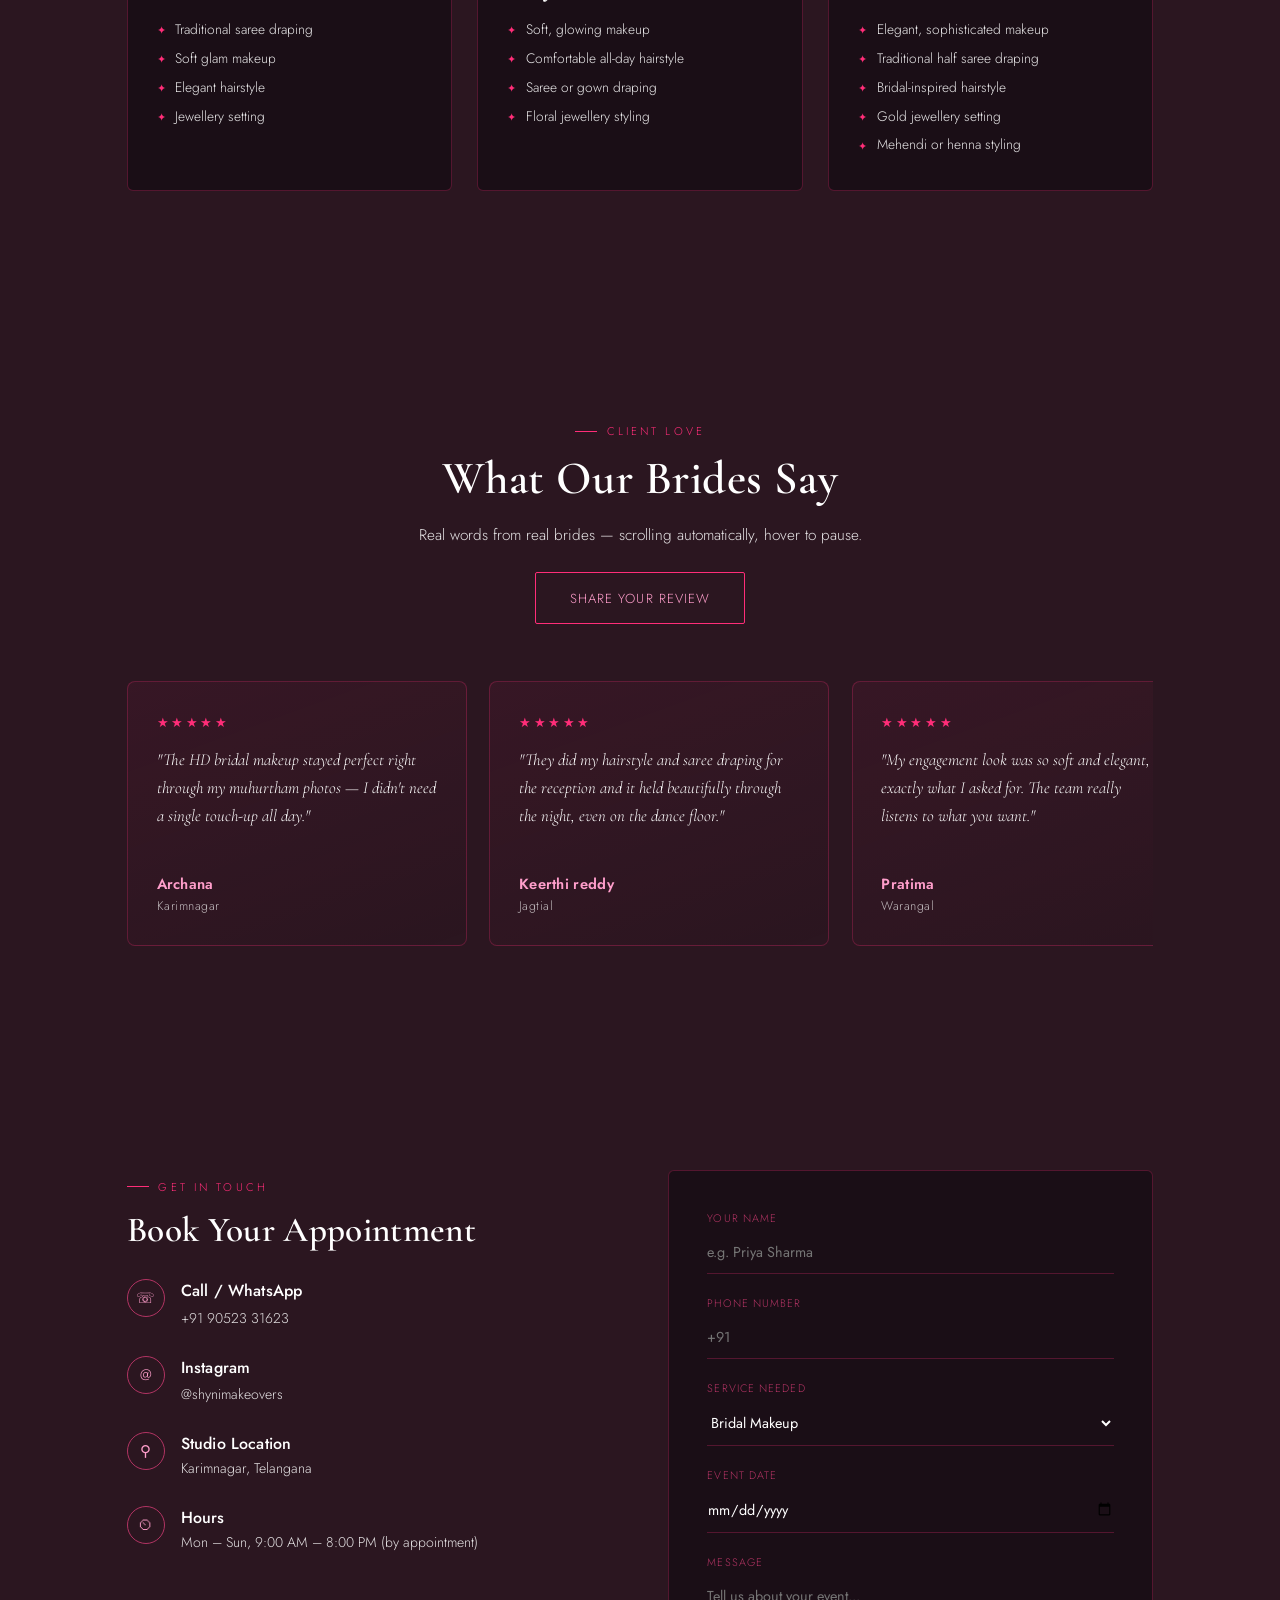
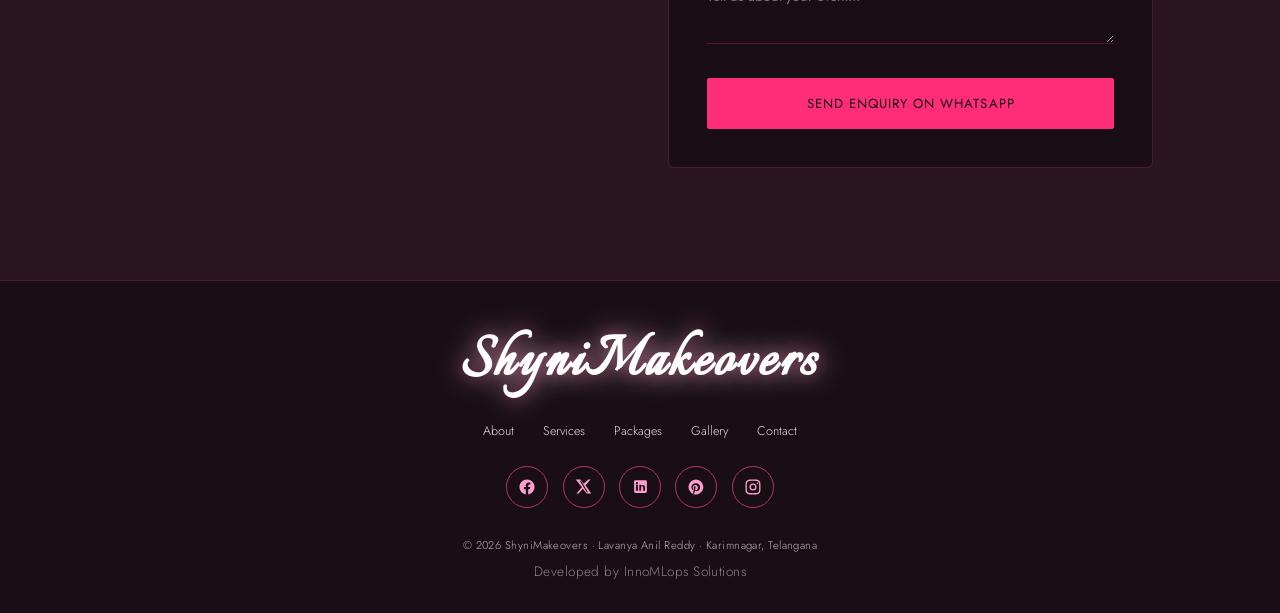
==== commit d4ceda2f: "Change brand name from ShynyMakeover to ShyniMakeovers" ====
--- a/index.html
+++ b/index.html
@@ -415,7 +415,7 @@
 </section>
 
 <footer>
-  <a href="#home" class="logo">ShynyMakeover</a>
+  <a href="#home" class="logo">ShyniMakeovers</a>
   <div class="foot-links">
     <a href="#about">About</a>
     <a href="#services">Services</a>
@@ -442,7 +442,7 @@
     </a>
   </div>
 
-  <div class="copy">© 2026 ShynyMakeover · Lavanya Anil Reddy · Karimnagar, Telangana<br><span style="font-size:0.85rem; opacity:0.7; margin-top:0.5rem; display:inline-block;">Developed by InnoMLops Solutions</span></div>
+  <div class="copy">© 2026 ShyniMakeovers · Lavanya Anil Reddy · Karimnagar, Telangana<br><span style="font-size:0.85rem; opacity:0.7; margin-top:0.5rem; display:inline-block;">Developed by InnoMLops Solutions</span></div>
 </footer>
 
 <a href="https://wa.me/919052331623" class="wa-float" aria-label="Chat on WhatsApp" target="_blank">☏</a>
--- a/style.css
+++ b/style.css
@@ -340,11 +340,22 @@
   @media (max-width:620px){.pkg-grid{grid-template-columns:1fr;}}
 
   /* ---------- gallery auto-scroll marquee ---------- */
+  #gallery {
+    padding-top: 8rem !important;
+    padding-bottom: 6rem;
+  }
+
+  #gallery .section-head {
+    margin-bottom: 4rem;
+  }
+
   .gallery-marquee {
     position: relative;
     overflow: hidden;
     width: 100%;
-    height: 350px;
+    height: 500px;
+    background: linear-gradient(135deg, rgba(58,20,35,0.5), rgba(26,14,22,0.5));
+    min-height: 500px;
   }
 
   .marquee-track {
@@ -353,6 +364,9 @@
     width: max-content;
     animation: scroll-left 180s linear infinite;
     -webkit-animation: scroll-left 180s linear infinite;
+    height: 100%;
+    align-items: center;
+    padding: 20px 0;
   }
 
   @keyframes scroll-left {
@@ -374,12 +388,13 @@
   }
 
   .marquee-card {
-    flex: 0 0 300px;
-    min-width: 300px;
+    flex: 0 0 280px;
+    min-width: 280px;
   }
 
   .slide-frame {
     aspect-ratio: 3/4;
+    height: 380px;
     border-radius: 10px;
     border: 1px solid var(--line);
     overflow: hidden;
